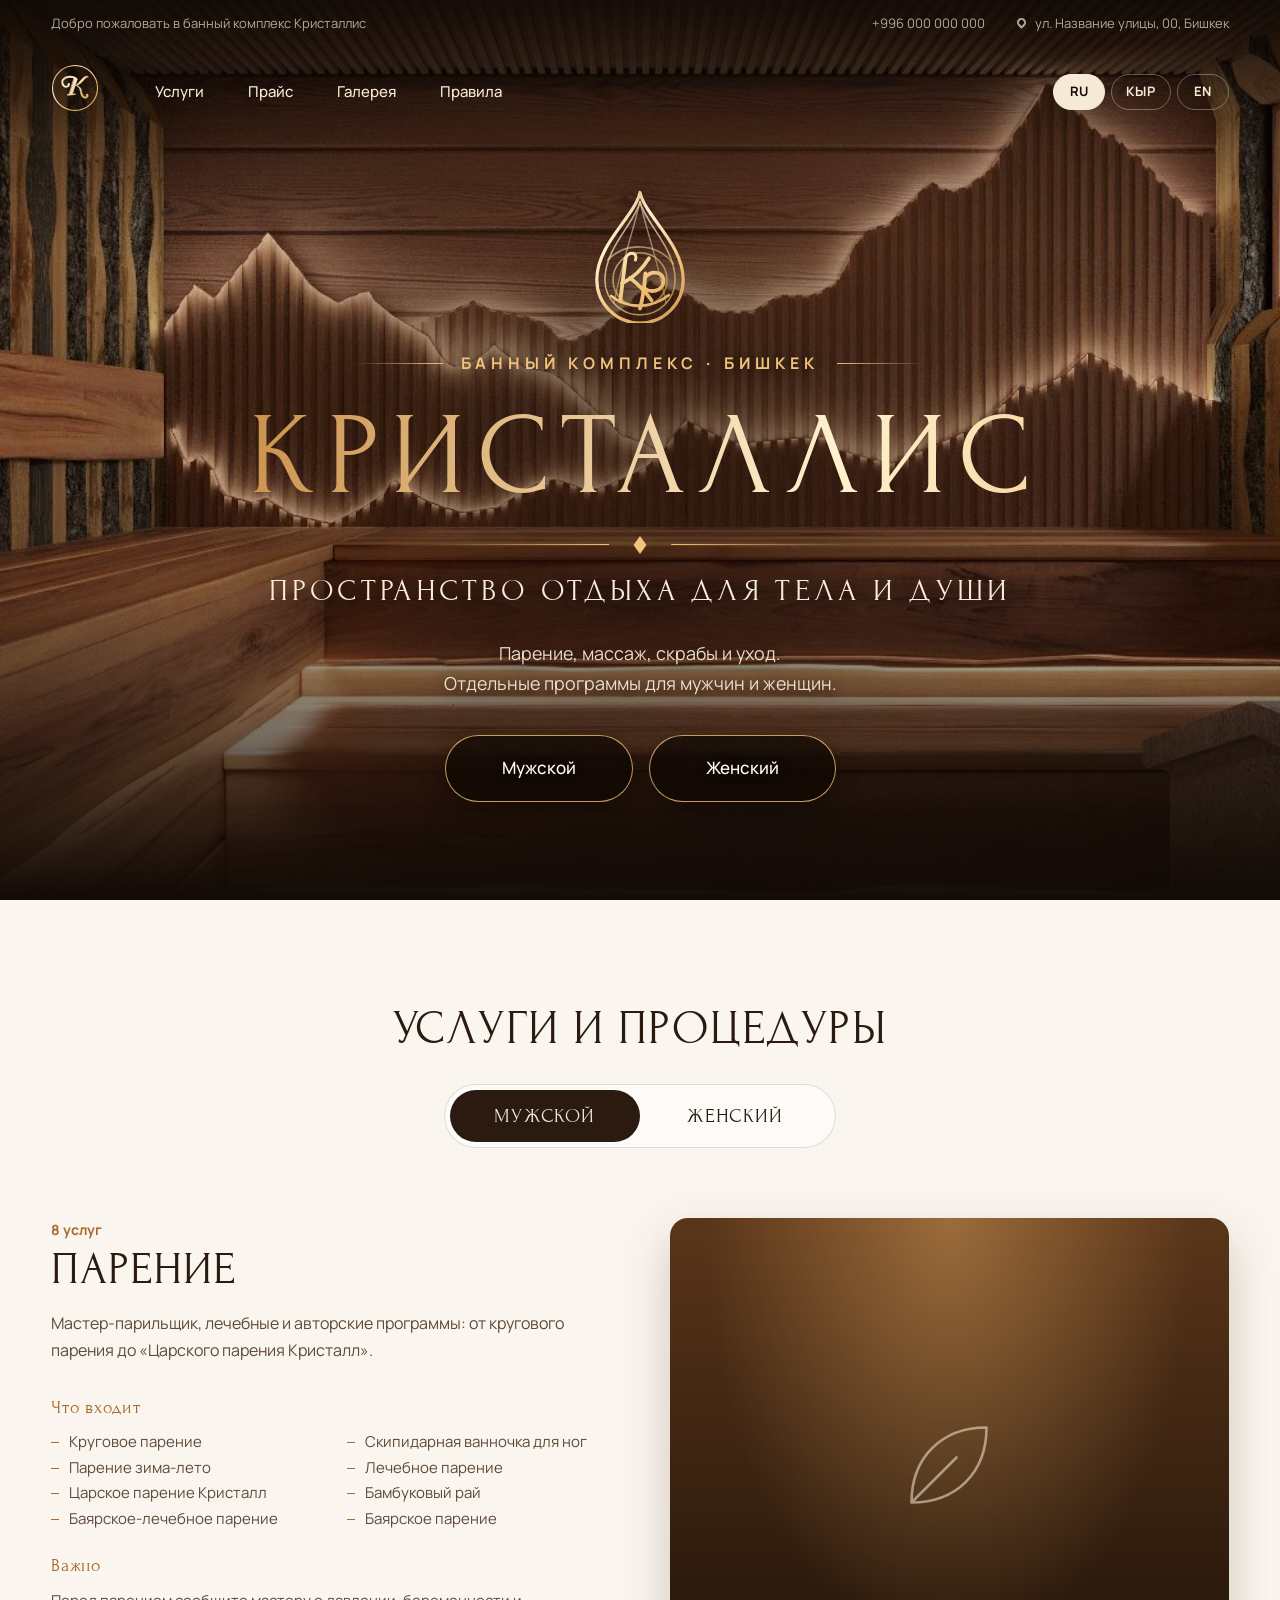
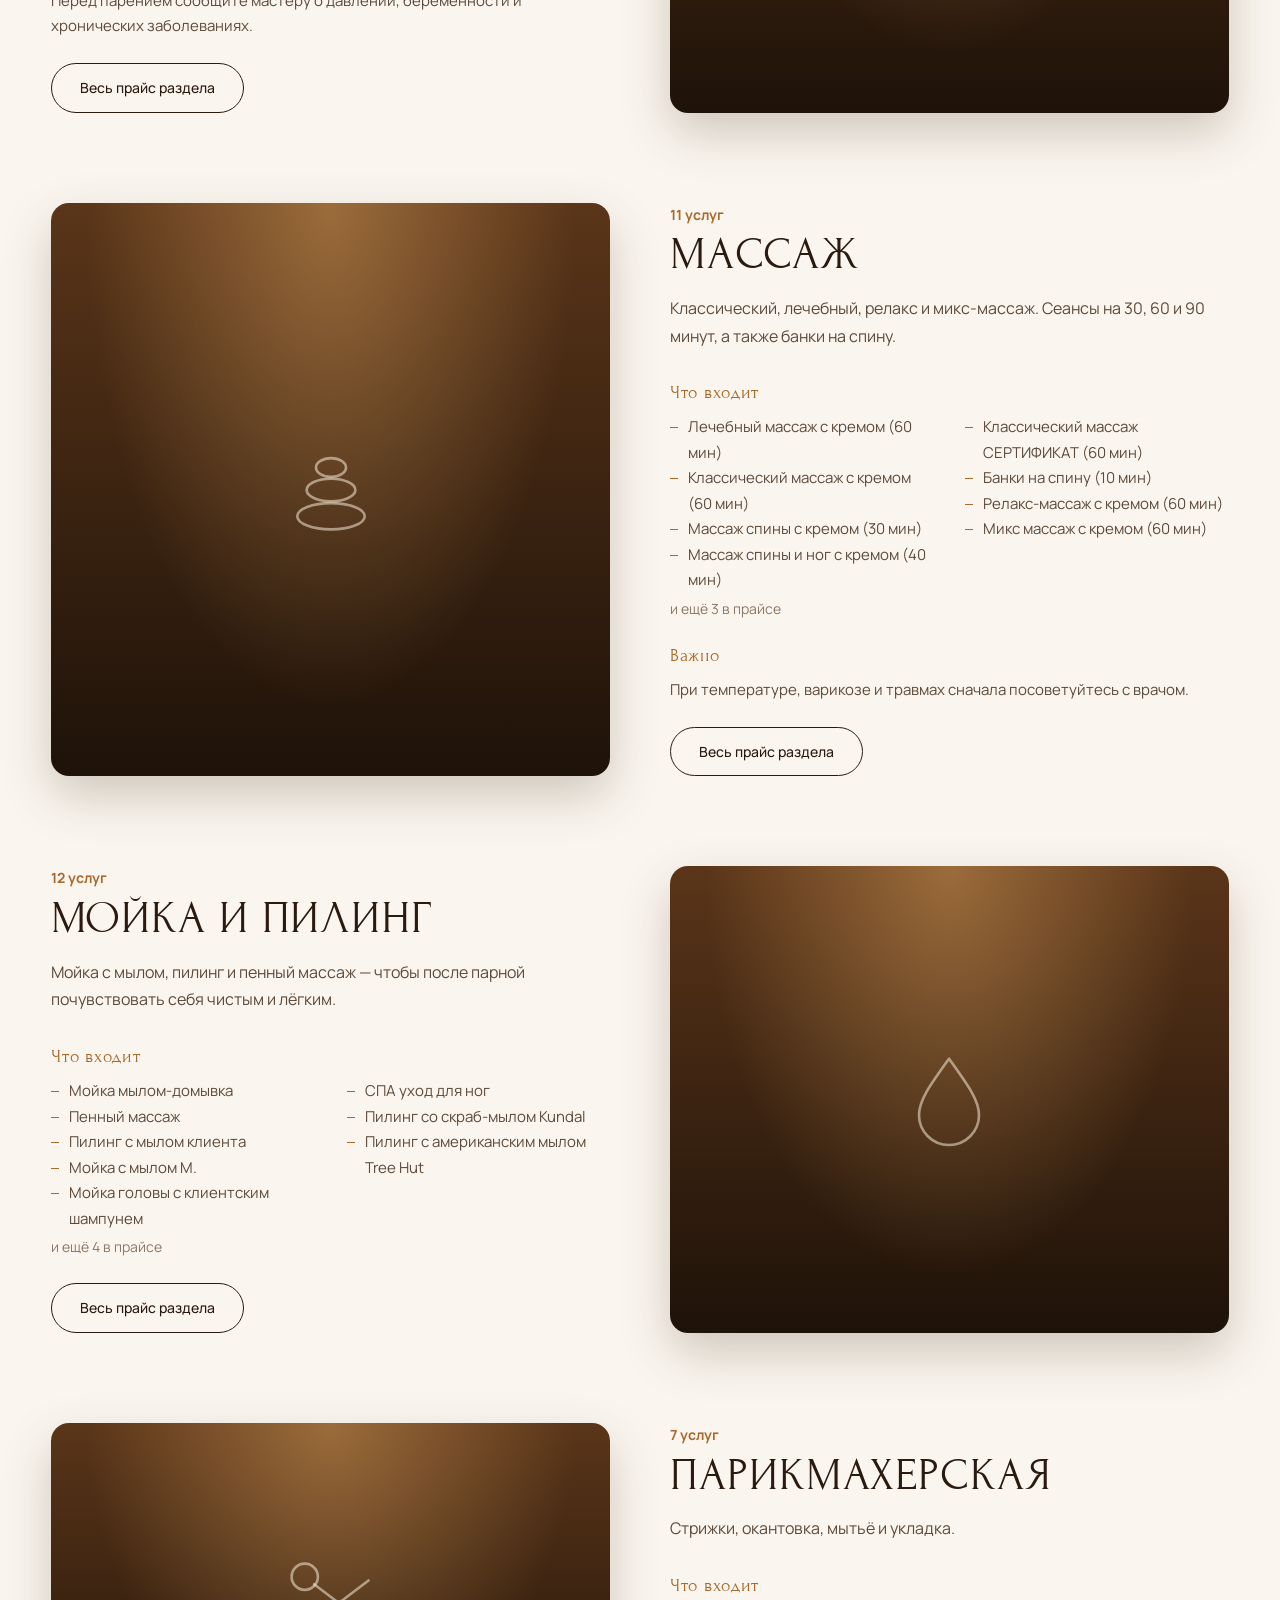
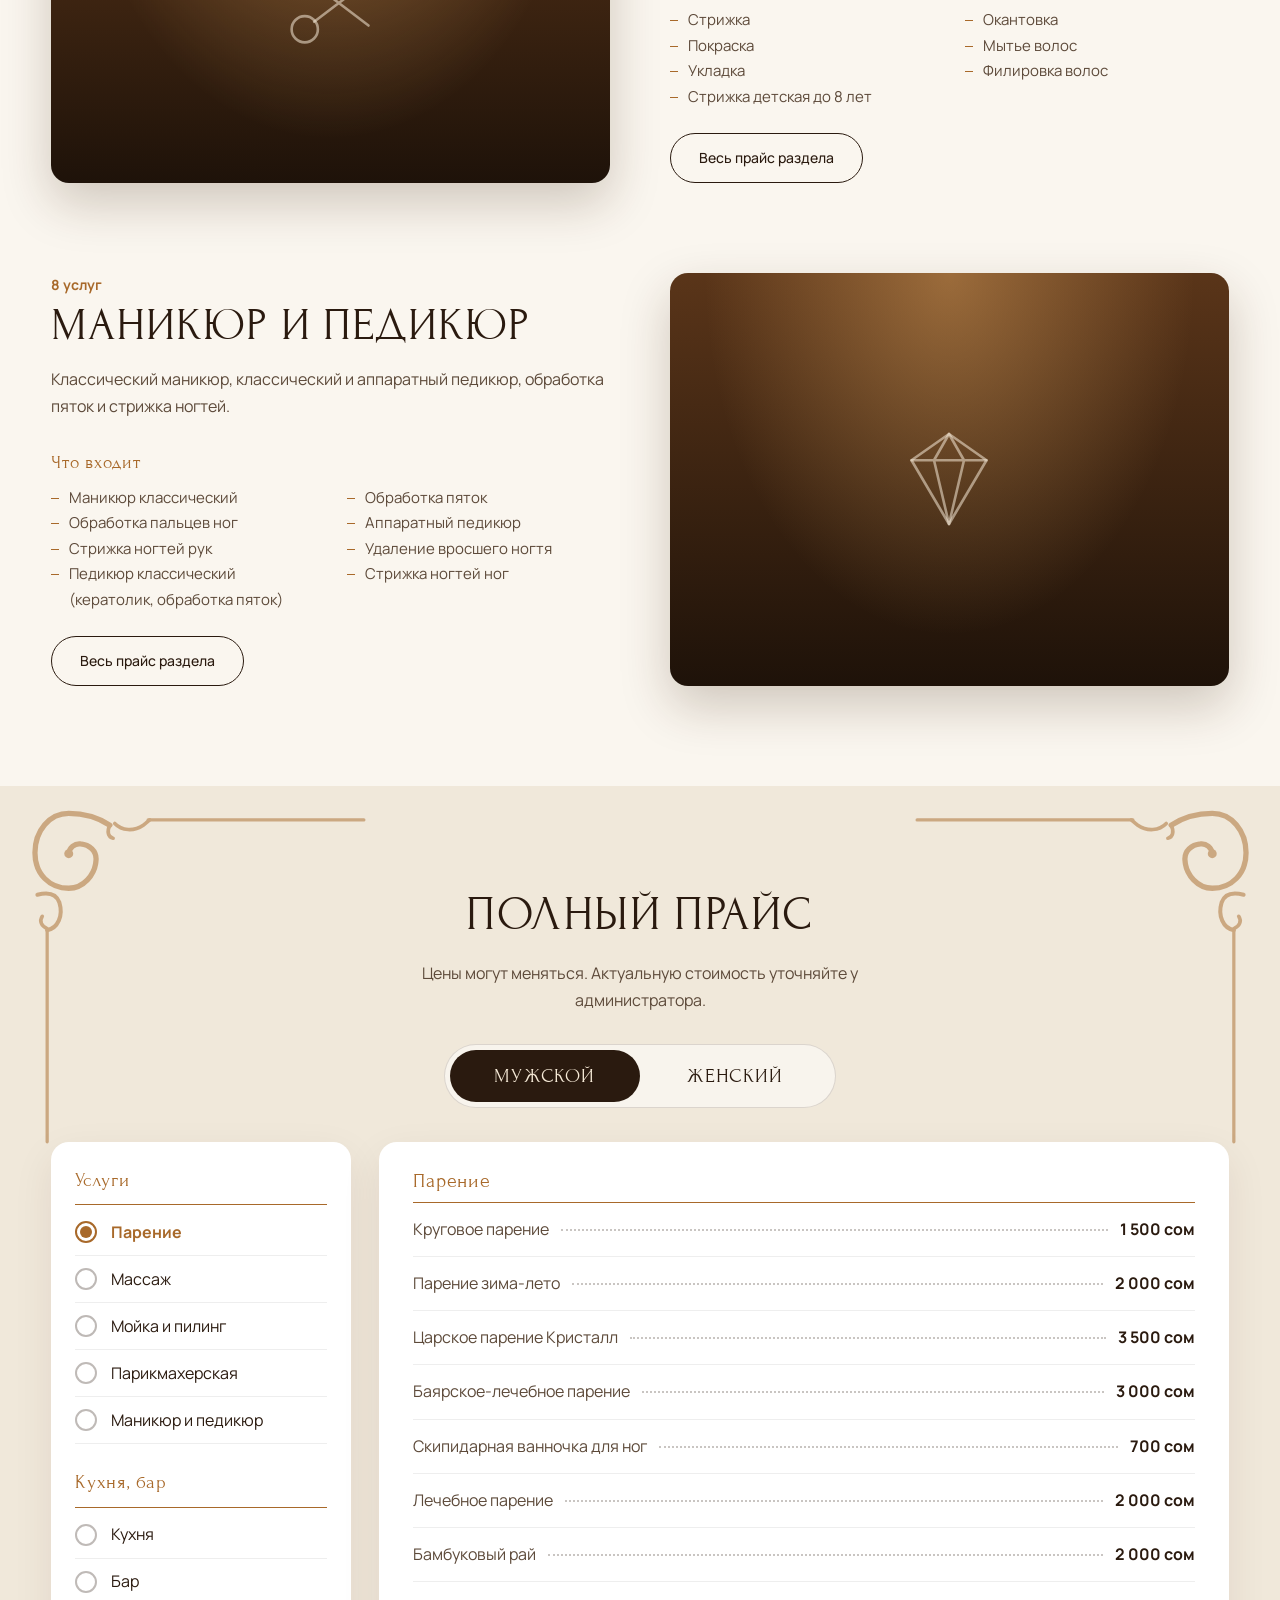
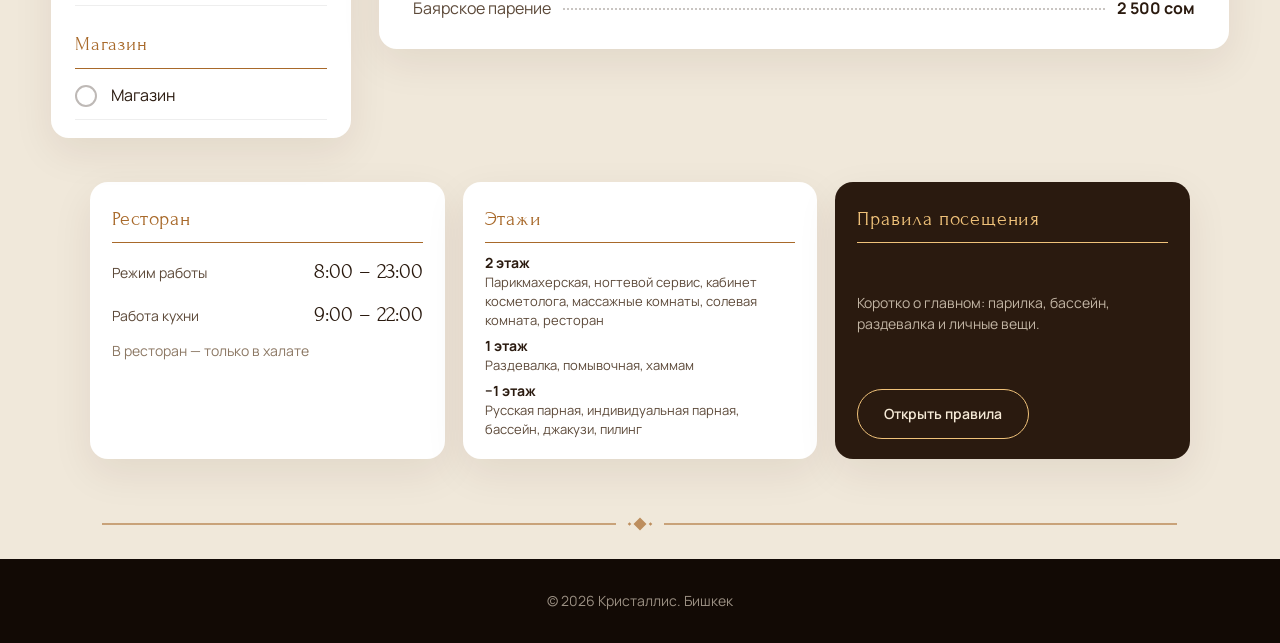
==== index.html @ 9185e4cd "fix" ====
<!DOCTYPE html>
<html lang="ru">
<head>
    <meta charset="UTF-8">
    <meta name="viewport" content="width=device-width, initial-scale=1, maximum-scale=1, user-scalable=no, viewport-fit=cover">
    <meta name="description" content="Кристаллис — банный комплекс в Бишкеке: парение, массаж, скрабы и пилинг, косметология, парикмахерская, маникюр. Услуги и прайс для мужчин и женщин.">
    <meta name="theme-color" content="#120a05">
    <meta name="mobile-web-app-capable" content="yes">
    <meta name="apple-mobile-web-app-capable" content="yes">
    <meta name="apple-mobile-web-app-title" content="Кристаллис">
    <meta name="apple-mobile-web-app-status-bar-style" content="black-translucent">
    <meta property="og:type" content="website">
    <meta property="og:locale" content="ru_RU">
    <meta property="og:title" content="Кристаллис — банный комплекс">
    <meta property="og:description" content="Банный комплекс в Бишкеке: парение, массаж, скрабы, косметология, парикмахерская, маникюр.">
    <title>Кристаллис — банный комплекс</title>
    <link rel="manifest" href="manifest.webmanifest">
    <link rel="icon" type="image/png" sizes="192x192" href="icons/icon-192.png">
    <link rel="apple-touch-icon" href="icons/apple-touch-icon.png">
    <link rel="preconnect" href="https://fonts.googleapis.com">
    <link rel="preconnect" href="https://fonts.gstatic.com" crossorigin>
    <link href="https://fonts.googleapis.com/css2?family=Forum&family=Manrope:wght@400;500;700&display=swap" rel="stylesheet">
    <link rel="stylesheet" href="./css/style.css?v=6">
    <link rel="stylesheet" href="./css/extra.css?v=6">
    <link rel="stylesheet" href="./css/rules.css?v=4">
    <noscript>
        <style>
            .reveal, .hero__content > * { opacity: 1 !important; transform: none !important; }
        </style>
    </noscript>
</head>
<body>

<svg width="0" height="0" style="position:absolute" aria-hidden="true" focusable="false">
    <defs>
        <linearGradient id="kr-gold" gradientUnits="userSpaceOnUse" x1="0" y1="0" x2="120" y2="150">
            <stop offset="0" stop-color="#c9904a"/>
            <stop offset="0.35" stop-color="#fff1cf"/>
            <stop offset="0.65" stop-color="#f0c27a"/>
            <stop offset="1" stop-color="#c9904a"/>
        </linearGradient>
    </defs>
    <symbol id="kr-logo" viewBox="0 0 120 150">
        <g fill="none" stroke="url(#kr-gold)" stroke-linecap="round" stroke-linejoin="round">
            <path d="M60 5C66 32 108 62 108 102a48 48 0 0 1-96 0C12 62 54 32 60 5Z" stroke-width="3.6"/>
            <path d="M60 15C65 38 99 66 99 102a39 39 0 0 1-78 0C21 66 55 38 60 15Z" stroke-width="1.8" opacity="0.7"/>
            <circle cx="60" cy="102" r="30" stroke-width="1.8" opacity="0.6"/>
            <path d="M24 80C44 60 78 60 97 84" stroke-width="1.8" opacity="0.55"/>
            <path d="M60 15C52 50 40 82 31 128" stroke-width="1.6" opacity="0.5"/>
            <path d="M60 15C68 50 80 82 89 128" stroke-width="1.6" opacity="0.5"/>
            <path d="M44 78C42 94 40 110 38 126" stroke-width="4.2"/>
            <path d="M44 78C47 70 58 71 55 80" stroke-width="3.4"/>
            <path d="M40 106C52 100 62 91 70 78" stroke-width="4"/>
            <path d="M49 100C57 106 65 114 73 125" stroke-width="4"/>
            <path d="M66 95C65 109 63 123 60 134" stroke-width="4.2"/>
            <path d="M66 99C74 90 88 94 86 105C84 115 72 117 64 111" stroke-width="4.2"/>
            <path d="M28 120C44 133 70 136 92 119" stroke-width="3"/>
        </g>
    </symbol>
</svg>

<div class="head" id="head">
    <div class="topbar">
        <div class="wrap topbar__inner">
            <span data-i18n="welcome">Добро пожаловать в банный комплекс Кристаллис</span>
            <span class="topbar__right"><a href="tel:+996000000000">+996 000 000 000</a><span class="pin">ул. Название улицы, 00, Бишкек</span></span>
        </div>
    </div>
    <header class="header">
        <div class="wrap header__inner">
            <a class="brand" href="#hero" data-i18n-aria="brand" aria-label="Кристаллис">
                <svg class="brand__logo" width="48" height="48" viewBox="0 0 48 48" aria-hidden="true">
                    <defs>
                        <linearGradient id="kr-gold-nav" gradientUnits="userSpaceOnUse" x1="0" y1="0" x2="48" y2="48">
                            <stop offset="0" stop-color="#c9904a"/>
                            <stop offset="0.35" stop-color="#fff1cf"/>
                            <stop offset="0.65" stop-color="#f0c27a"/>
                            <stop offset="1" stop-color="#c9904a"/>
                        </linearGradient>
                    </defs>
                    <circle cx="24" cy="24" r="22.5" fill="none" stroke="url(#kr-gold-nav)" stroke-width="1.1"/>
                    <g fill="url(#kr-gold-nav)" stroke="url(#kr-gold-nav)" stroke-linecap="round" stroke-linejoin="round">
                        <path d="M23.2 14.2L26.4 14.9L21.3 30.2L18.3 30.2Z" stroke-width="0.6"/>
                        <path d="M16.6 30.9C19.2 30.5 21.8 30.5 24 30.1" fill="none" stroke-width="1.3"/>
                        <path d="M24.8 14.4C21.2 12.1 15.6 12.2 12.4 15.2C10.7 16.9 11 20.3 13 21.9C15 23.4 17.4 22.6 17.9 20.9" fill="none" stroke-width="1.9"/>
                        <circle cx="17.8" cy="20.3" r="1.2" stroke="none"/>
                        <path d="M25 21.4C28 18.6 31 14.6 33.2 13C34.6 12 36.6 11.8 37.4 12.9C36.1 13 34.7 13.6 33.7 15C31.1 18.3 28.5 20.7 25.2 21.7Z" stroke-width="0.5"/>
                        <path d="M25.3 21.5C27.5 22.7 28.9 24.6 29.3 27.6C29.7 31.2 31.4 34.1 34 34.3C35.6 34.4 37.1 33.4 37.2 31.8C37.3 30.4 36.2 29.7 35.4 30.3C34.9 30.8 35.1 31.5 35.7 31.7C35.4 32.7 34.2 33.2 33.2 32.6C31.3 31.4 30.7 28.6 30.4 26.3C30 23.9 28.4 22.1 25.3 21.5Z" stroke-width="0.5"/>
                    </g>
                </svg>
            </a>
            <nav class="nav" data-i18n-aria="navAria" aria-label="Разделы сайта">
                <a href="#services" data-i18n="navServices">Услуги</a>
                <a href="#prices" data-i18n="navPrices">Прайс</a>
                <a href="gallery.html" data-i18n="navGallery">Галерея</a>
            </nav>
            <div class="header__tools">
                <div class="lang" id="lang">
                    <button class="lang__btn" id="lang-btn" type="button" aria-haspopup="true" aria-expanded="false" data-i18n-aria="langAria" aria-label="Язык">
                        <svg viewBox="0 0 24 24" aria-hidden="true"><circle cx="12" cy="12" r="9"/><path d="M3 12h18"/><path d="M12 3c2.8 2.6 4.2 5.6 4.2 9s-1.4 6.4-4.2 9c-2.8-2.6-4.2-5.6-4.2-9S9.2 5.6 12 3z"/></svg>
                    </button>
                    <div class="lang__menu" id="lang-menu" role="group" data-i18n-aria="langAria" aria-label="Язык">
                        <button type="button" data-lang="ru"><span class="l-short">RU</span><span class="l-full">Русский</span></button>
                        <button type="button" data-lang="ky"><span class="l-short">КЫР</span><span class="l-full">Кыргызча</span></button>
                        <button type="button" data-lang="en"><span class="l-short">EN</span><span class="l-full">English</span></button>
                    </div>
                </div>
                <button class="burger" id="burger" type="button" data-i18n-aria="burgerAria" aria-label="Открыть меню" aria-expanded="false"><span></span><span></span><span></span></button>
            </div>
            <nav class="mnav" id="nav" data-i18n-aria="menuAria" aria-label="Меню">
                <a href="#services" data-i18n="navServices">Услуги</a>
                <a href="#prices" data-i18n="navPrices">Прайс</a>
                <a href="gallery.html" data-i18n="navGallery">Галерея</a>
                <a href="tel:+996000000000">+996 000 000 000</a>
            </nav>
        </div>
    </header>
</div>

<main>
    <section class="hero" id="hero">
        <div class="steam" aria-hidden="true"><i></i><i></i><i></i><i></i></div>
        <div class="motes" aria-hidden="true"></div>
        <div class="wrap hero__content">
            <svg class="hero__logo" viewBox="0 0 120 150" role="img" data-i18n-aria="brand" aria-label="Кристаллис"><use href="#kr-logo"/></svg>
            <p class="hero__eyebrow" data-i18n="heroEyebrow">Банный комплекс · Бишкек</p>
            <h1 class="hero__title">
                <span class="hero__brand" data-i18n="brand">Кристаллис</span>
                <span class="hero__orn" aria-hidden="true"><i></i><svg viewBox="0 0 40 36"><path d="M20 4l10 14-10 14-10-14z" fill="currentColor"/></svg><i></i></span>
                <span class="hero__tag" data-i18n="heroTag">Пространство отдыха для тела и души</span>
            </h1>
            <p class="hero__text" data-i18n="heroText">Парение, массаж, скрабы и уход.
                Отдельные программы для мужчин и женщин.</p>
            <div class="hero__actions">
                <a href="#services" class="pill" data-g="m" data-i18n="genderM">Мужской</a>
                <a href="#services" class="pill" data-g="f" data-i18n="genderF">Женский</a>
            </div>
        </div>
    </section>

    <section class="section" id="services">
        <div class="wrap">
            <h2 class="title reveal" data-i18n="servicesTitle">Услуги и процедуры</h2>
            <noscript><p class="lead">Для работы сайта включите JavaScript.</p></noscript>
            <div class="gender reveal" role="group" data-i18n-aria="genderAriaS" aria-label="Для кого услуги">
                <button type="button" aria-pressed="true" data-g="m" data-i18n="genderM">Мужской</button>
                <button type="button" aria-pressed="false" data-g="f" data-i18n="genderF">Женский</button>
            </div>
            <div class="svc-list" id="svc-list"></div>
        </div>
    </section>

    <section class="section section--grey" id="prices">
        <div class="wrap">
            <h2 class="title reveal" data-i18n="pricesTitle">Полный прайс</h2>
            <p class="lead reveal" data-i18n="pricesLead">Цены могут меняться. Актуальную стоимость уточняйте у администратора.</p>
            <div class="gender reveal" role="group" data-i18n-aria="genderAriaP" aria-label="Для кого прайс">
                <button type="button" aria-pressed="true" data-g="m" data-i18n="genderM">Мужской</button>
                <button type="button" aria-pressed="false" data-g="f" data-i18n="genderF">Женский</button>
            </div>
            <div class="tabs" id="tabs"></div>
            <div id="price"></div>
        </div>
    </section>
</main>

<footer class="footer"><div class="wrap"><p data-i18n="footer">© 2026 Кристаллис. Бишкек</p></div></footer>
<button class="to-top" id="to-top" type="button" data-i18n-aria="toTopAria" aria-label="Наверх"><svg viewBox="0 0 24 24" aria-hidden="true"><path d="M12 20V5M5 11l7-7 7 7" fill="none" stroke="currentColor" stroke-width="2"/></svg></button>

<script src="js/data.js?v=7" defer></script>
<script src="js/gallery-data.js?v=1" defer></script>
<script src="js/data-extra.js?v=7" defer></script>
<script src="js/menu-i18n.js?v=7" defer></script>
<script src="js/app.js?v=9" defer></script>
<script src="js/rules.js?v=2" defer></script>
<script src="js/gallery-embed.js?v=1" defer></script>
<script src="js/boot.js?v=2" defer></script>
</body>
</html>
---- css/style.css ----
:root {
        --accent: #a8692a;
        --amber: #f0c27a;
        --cream: #f6ead7;
        --dark: #2a1a0f;
        --text: #5d4a3a;
        --muted: #8c7864;
        --night: #120a05;
        --paper: #faf6ef;
        --paper-2: #f0e8da;
        --line: rgba(42, 26, 15, 0.14);

        --font-head: 'Forum', 'Times New Roman', serif;
        --font-body: 'Manrope', 'Segoe UI', Arial, sans-serif;

        --header-offset: 80px;
        --radius: 18px;
    }

    *,
    *::before,
    *::after {
        margin: 0;
        padding: 0;
        box-sizing: border-box;
    }

    html {
        scroll-behavior: smooth;
        scrollbar-width: none;
        -ms-overflow-style: none;
        overflow-anchor: none;
        -webkit-text-size-adjust: 100%;
    }

    html::-webkit-scrollbar,
    body::-webkit-scrollbar {
        display: none;
        width: 0;
        height: 0;
    }

    body {
        overflow-x: hidden;
        overflow-anchor: none;
        background: var(--night);
        color: var(--text);
        font-family: var(--font-body);
        line-height: 1.7;
    }

    a { color: inherit; text-decoration: none; }
    ul { list-style: none; }
    button, input { font: inherit; }

    button {
        -webkit-tap-highlight-color: transparent;
        touch-action: manipulation;
    }

    :focus-visible {
        outline: 2px solid var(--amber);
        outline-offset: 3px;
    }

    .wrap {
        width: min(1240px, 92%);
        margin-inline: auto;
    }

    .head {
        position: fixed;
        inset: 0 0 auto;
        z-index: 50;
        color: var(--cream);
        background: linear-gradient(rgba(14, 8, 4, 0.75), rgba(14, 8, 4, 0));
        transition: background 0.4s, box-shadow 0.4s;
    }

    .head.is-scrolled {
        background: rgba(18, 10, 5, 0.97);
        box-shadow: 0 6px 30px rgba(0, 0, 0, 0.35);
    }

    .topbar {
        max-height: 50px;
        overflow: hidden;
        font-size: 13px;
        transition: max-height 0.35s, opacity 0.35s;
    }

    .head.is-scrolled .topbar { max-height: 0; opacity: 0; }

    .topbar__inner {
        display: flex;
        justify-content: space-between;
        padding-block: 12px;
        color: rgba(246, 234, 215, 0.7);
    }

    .topbar__right { display: flex; gap: 28px; }
    .topbar a:hover { color: #fff; }

    .pin { position: relative; padding-left: 22px; }
    .pin::before {
        content: '';
        position: absolute;
        top: 6px;
        left: 4px;
        width: 9px;
        height: 9px;
        border: 2px solid currentColor;
        border-radius: 50% 50% 50% 0;
        transform: rotate(-45deg);
    }

    .header { position: relative; }

    .header__inner {
        display: flex;
        align-items: center;
        justify-content: space-between;
        gap: 56px;
        padding-block: 18px;
        transition: padding 0.35s;
    }

    .brand { flex: 0 0 auto; }

    .head.is-scrolled .header__inner { padding-block: 10px; }

    .nav {
        display: flex;
        gap: 44px;
        font-size: 15px;
        font-weight: 500;
    }

    .nav a { position: relative; }
    .nav a::after {
        content: '';
        position: absolute;
        bottom: -6px;
        left: 0;
        width: 0;
        height: 1px;
        background: var(--amber);
        transition: width 0.3s;
    }
    .nav a:hover::after,
    .nav a.is-active::after { width: 100%; }

    .header__tools {
        display: flex;
        align-items: center;
        justify-content: flex-end;
        gap: 16px;
        margin-left: auto;
    }

    .lang { position: relative; }

    .lang__btn { display: none; }

    .lang__menu {
        display: flex;
        gap: 6px;
    }

    .lang__menu button {
        min-width: 52px;
        padding: 9px 14px;
        border: 1px solid rgba(246, 234, 215, 0.35);
        border-radius: 999px;
        background: transparent;
        color: var(--cream);
        font-size: 13px;
        font-weight: 700;
        letter-spacing: 0.06em;
        line-height: 1.2;
        text-align: center;
        cursor: pointer;
        transition: background 0.3s, color 0.3s, border-color 0.3s;
    }

    .lang__menu button:hover { border-color: var(--cream); }

    .lang__menu button.is-active {
        border-color: var(--cream);
        background: var(--cream);
        color: var(--night);
    }

    .l-full { display: none; }

    .mnav { display: none; }

    .burger {
        display: none;
        position: relative;
        width: 32px;
        height: 24px;
        border: 0;
        background: none;
        cursor: pointer;
    }

    .burger span {
        position: absolute;
        left: 0;
        width: 100%;
        height: 2px;
        background: var(--cream);
        transition: top 0.3s, transform 0.3s, opacity 0.3s;
    }
    .burger span:nth-child(1) { top: 2px; }
    .burger span:nth-child(2) { top: 11px; }
    .burger span:nth-child(3) { top: 20px; }
    .burger.is-open span:nth-child(1) { top: 11px; transform: rotate(45deg); }
    .burger.is-open span:nth-child(2) { opacity: 0; }
    .burger.is-open span:nth-child(3) { top: 11px; transform: rotate(-45deg); }

    .hero {
        position: relative;
        display: grid;
        place-items: center;
        min-height: 100vh;
        min-height: 100svh;
        padding: 170px 0 120px;
        overflow: hidden;
        background: var(--night);
        color: var(--cream);
        text-align: center;
    }

    .hero::before {
        content: '';
        position: absolute;
        inset: 0;
        background:
                radial-gradient(ellipse 60% 55% at 50% 45%, rgba(14, 8, 4, 0.5), rgba(14, 8, 4, 0) 75%),
                linear-gradient(rgba(14, 8, 4, 0.6), rgba(14, 8, 4, 0.05) 28%, rgba(14, 8, 4, 0.2) 65%, var(--night) 100%),
                url('../img/hero.jpg') center / cover no-repeat;
        will-change: transform;
        animation: zoom 30s ease-in-out infinite alternate;
    }

    @media (orientation: portrait) {
        .hero::before {
            background:
                    radial-gradient(ellipse 65% 30% at 50% 50%, rgba(14, 8, 4, 0.45), rgba(14, 8, 4, 0) 75%),
                    linear-gradient(rgba(14, 8, 4, 0.55), rgba(14, 8, 4, 0.05) 22%, rgba(14, 8, 4, 0.1) 72%, var(--night) 100%),
                    url('../img/hero-portrait.jpg') center / cover no-repeat,
                    url('../img/hero.jpg') 50% 50% / cover no-repeat;
            filter: none;
            transform: none;
            will-change: auto;
            animation: none;
        }
    }

    .hero.is-off::before,
    .hero.is-off .steam i,
    .hero.is-off .motes i,
    .hero.is-off .hero__brand,
    .hero.is-off .hero__orn svg {
        animation-play-state: paused;
    }

    .hero__content {
        --logo-h: clamp(110px, 13vw, 200px);
        position: relative;
        z-index: 2;
        padding-top: calc(var(--logo-h) + 28px);
    }

    .hero__content > * {
        opacity: 0;
        transform: translateY(26px);
        animation: fade-up 0.9s forwards;
    }
    .hero__content > :nth-child(2) { animation-delay: 0.2s; }
    .hero__content > :nth-child(3) { animation-delay: 0.4s; }
    .hero__content > :nth-child(4) { animation-delay: 0.6s; }
    .hero__content > :nth-child(5) { animation-delay: 0.8s; }

    .hero__logo {
        position: absolute;
        top: 0;
        left: 0;
        right: 0;
        margin-inline: auto;
        display: block;
        height: var(--logo-h);
        width: auto;
        aspect-ratio: 120 / 150;
        overflow: visible;
        filter: drop-shadow(0 4px 16px rgba(14, 8, 4, 0.7));
    }

    .hero__eyebrow {
        display: flex;
        align-items: center;
        justify-content: center;
        gap: 18px;
        margin-bottom: 22px;
        color: var(--amber);
        font-size: clamp(12px, 1.4vw, 16px);
        font-weight: 700;
        letter-spacing: 0.32em;
        text-transform: uppercase;
        text-shadow: 0 2px 14px rgba(14, 8, 4, 0.8);
    }

    .hero__eyebrow::before,
    .hero__eyebrow::after {
        content: '';
        width: clamp(30px, 8vw, 90px);
        height: 1px;
        background: linear-gradient(90deg, transparent, var(--amber));
    }

    .hero__eyebrow::after { transform: scaleX(-1); }

    .hero__title {
        display: flex;
        flex-direction: column;
        align-items: center;
        font-weight: 400;
    }

    .hero__brand {
        padding-left: 0.1em;
        background: linear-gradient(100deg, #c9904a 0%, #fff1cf 30%, #f0c27a 50%, #fff1cf 70%, #c9904a 100%);
        background-size: 250% 100%;
        -webkit-background-clip: text;
        background-clip: text;
        color: transparent;
        -webkit-text-fill-color: transparent;
        font-family: var(--font-head);
        font-size: clamp(34px, 10vw, 140px);
        letter-spacing: 0.1em;
        line-height: 1.05;
        text-transform: uppercase;
        animation: shine 9s ease-in-out infinite alternate;
    }

    .hero__orn {
        display: flex;
        align-items: center;
        gap: 18px;
        margin: clamp(14px, 2vw, 26px) 0;
        color: var(--amber);
    }

    .hero__orn i {
        width: clamp(60px, 14vw, 180px);
        height: 1px;
        background: linear-gradient(90deg, transparent, var(--amber));
    }

    .hero__orn i:last-child { transform: scaleX(-1); }

    .hero__orn svg {
        width: 26px;
        height: 24px;
        animation: gem 5s ease-in-out infinite;
    }

    .hero__tag {
        max-width: 900px;
        color: #f8eddb;
        font-family: var(--font-head);
        font-size: clamp(20px, 3.4vw, 46px);
        letter-spacing: 0.14em;
        line-height: 1.3;
        text-shadow: 0 4px 30px rgba(14, 8, 4, 0.8);
        text-transform: uppercase;
    }

    .hero__text {
        max-width: 520px;
        margin: 30px auto 40px;
        color: rgba(248, 237, 219, 0.92);
        font-size: clamp(14px, 1.4vw, 18px);
        text-shadow: 0 2px 14px rgba(14, 8, 4, 0.8);
        white-space: pre-line;
    }

    .hero__actions {
        display: flex;
        flex-wrap: wrap;
        justify-content: center;
        gap: 16px;
    }

    .pill {
        display: inline-block;
        padding: 18px 56px;
        border: 1px solid rgba(240, 194, 122, 0.8);
        border-radius: 999px;
        background: rgba(14, 8, 4, 0.72);
        color: #fff;
        font-size: 17px;
        font-weight: 500;
        text-shadow: 0 1px 10px rgba(14, 8, 4, 0.7);
        cursor: pointer;
        box-shadow: 0 8px 24px rgba(0, 0, 0, 0.35);
        transition: background 0.3s, color 0.3s, border-color 0.3s;
    }

    .pill:hover {
        border-color: var(--cream);
        background: rgba(14, 8, 4, 0.88);
        color: #fff;
    }

    .motes {
        position: absolute;
        inset: 0;
        z-index: 1;
        pointer-events: none;
    }

    .motes i {
        position: absolute;
        bottom: -10px;
        width: var(--s);
        height: var(--s);
        border-radius: 50%;
        background: rgba(255, 226, 170, 0.9);
        box-shadow: 0 0 8px 2px rgba(255, 200, 120, 0.5);
        opacity: 0;
        will-change: transform, opacity;
        animation: float var(--t) linear var(--d) infinite;
    }

    .steam {
        position: absolute;
        inset: 0;
        z-index: 1;
        pointer-events: none;
    }

    .steam i {
        position: absolute;
        bottom: -160px;
        width: var(--w, 340px);
        height: calc(var(--w, 340px) * 1.3);
        border-radius: 50%;
        background: radial-gradient(ellipse, rgba(255, 235, 200, 0.12), rgba(255, 235, 200, 0.04) 40%, transparent 70%);
        opacity: 0;
        will-change: transform, opacity;
        animation: rise var(--t, 22s) ease-in-out infinite;
    }

    .steam i:nth-child(1) { left: 5%;  --w: 380px; --dx: 60px;  --t: 24s; }
    .steam i:nth-child(2) { left: 30%; --w: 320px; --dx: -50px; --t: 20s; animation-delay: -7s; }
    .steam i:nth-child(3) { left: 55%; --w: 420px; --dx: 70px;  --t: 27s; animation-delay: -14s; }
    .steam i:nth-child(4) { left: 78%; --w: 340px; --dx: -60px; --t: 22s; animation-delay: -3s; }

    .section {
        padding-block: 100px;
        background: var(--paper);
        scroll-margin-top: var(--header-offset);
    }

    .section--grey { background: var(--paper-2); }

    .title {
        margin-bottom: 16px;
        color: var(--dark);
        font-family: var(--font-head);
        font-size: clamp(30px, 4vw, 48px);
        font-weight: 400;
        letter-spacing: 0.03em;
        line-height: 1.2;
        text-align: center;
        text-transform: uppercase;
    }

    .lead {
        max-width: 560px;
        margin: 0 auto 30px;
        text-align: center;
    }

    .reveal {
        opacity: 0;
        transform: translateY(40px);
        transition: opacity 0.9s, transform 0.9s;
    }

    .reveal.is-in { opacity: 1; transform: none; }

    .gender {
        display: flex;
        width: max-content;
        max-width: 100%;
        margin: 26px auto 0;
        padding: 5px;
        border: 1px solid var(--line);
        border-radius: 999px;
        background: rgba(255, 255, 255, 0.5);
    }

    .gender button {
        min-width: 190px;
        padding: 14px 36px;
        border: 0;
        border-radius: 999px;
        background: transparent;
        color: var(--dark);
        font-family: var(--font-head);
        font-size: 20px;
        letter-spacing: 0.06em;
        line-height: 1.2;
        text-align: center;
        text-transform: uppercase;
        cursor: pointer;
        transition: background 0.3s, color 0.3s;
    }

    .gender button:hover { background: rgba(42, 26, 15, 0.08); }
    .gender button.is-active { background: var(--dark); color: var(--cream); }

    .is-swap { animation: swap 0.3s ease; }

    .svc-list {
        display: grid;
        gap: 90px;
        margin-top: 70px;
    }

    .svc {
        display: grid;
        grid-template-columns: minmax(0, 1fr) minmax(0, 1fr);
        align-items: stretch;
        gap: 60px;
        scroll-margin-top: var(--header-offset);
    }

    .svc--rev .svc__text { order: 2; }

    .svc__text {
        display: flex;
        flex-direction: column;
        justify-content: center;
        min-width: 0;
    }

    .svc__tag {
        color: var(--accent);
        font-size: 14px;
        font-weight: 700;
    }

    .svc__title {
        margin: 2px 0 14px;
        color: var(--dark);
        font-family: var(--font-head);
        font-size: clamp(30px, 3.6vw, 46px);
        font-weight: 400;
        letter-spacing: 0.02em;
        line-height: 1.15;
        text-transform: uppercase;
    }

    .svc__lead { margin-bottom: 8px; font-size: 16px; }

    .price__list li {
        display: flex;
        align-items: baseline;
        gap: 12px;
    }

    .price__list i {
        flex: 1;
        min-width: 12px;
        border-bottom: 2px dotted rgba(42, 26, 15, 0.25);
        transform: translateY(-4px);
    }

    .price__list b {
        color: var(--dark);
        font-weight: 700;
        white-space: nowrap;
    }

    .svc__link {
        align-self: flex-start;
        margin-top: 24px;
        padding: 12px 28px;
        border: 1px solid var(--dark);
        border-radius: 999px;
        background: transparent;
        color: var(--dark);
        font-size: 14px;
        font-weight: 500;
        cursor: pointer;
        transition: background 0.3s, color 0.3s;
    }

    .svc__link:hover {
        background: var(--dark);
        color: var(--cream);
    }

    .info { margin-top: 20px; font-size: 15px; }

    .info h4 {
        margin-bottom: 6px;
        color: var(--accent);
        font-family: var(--font-head);
        font-size: 18px;
        font-weight: 400;
        letter-spacing: 0.04em;
    }

    .info__list {
        columns: 2;
        column-gap: 32px;
    }

    .info li {
        position: relative;
        padding-left: 18px;
        break-inside: avoid;
    }

    .info li::before {
        content: '';
        position: absolute;
        top: 13px;
        left: 0;
        width: 8px;
        height: 1px;
        background: var(--accent);
    }

    .info__rest { margin-top: 4px; color: var(--muted); font-size: 14px; }

    .svc__img {
        position: relative;
        display: grid;
        place-items: center;
        min-height: 360px;
        overflow: hidden;
        border-radius: var(--radius);
        box-shadow: 0 20px 50px rgba(60, 30, 10, 0.22);
        background:
                radial-gradient(ellipse at 50% 0, rgba(255, 190, 110, 0.4), transparent 62%),
                linear-gradient(180deg, #5a3519, #1e1209);
        pointer-events: none;
        user-select: none;
        -webkit-user-select: none;
        isolation: isolate;
    }

    .svc__img svg {
        position: relative;
        z-index: 0;
        width: 22%;
        max-width: 120px;
        fill: none;
        stroke: rgba(246, 234, 215, 0.55);
        stroke-width: 1.4;
        stroke-linecap: round;
        stroke-linejoin: round;
    }

    .svc__slides {
        position: absolute;
        inset: 0;
        z-index: 1;
    }

    .slide {
        position: absolute;
        inset: 0;
        background-position: center;
        background-size: cover;
        background-repeat: no-repeat;
        opacity: 0;
        transform: scale(1);
        will-change: opacity;
        transition: opacity 1.2s ease;
    }

    .slide.is-on {
        opacity: 1;
    }

    .tabs {
        display: flex;
        flex-wrap: wrap;
        justify-content: center;
        gap: 12px;
        max-width: 980px;
        margin: 30px auto 34px;
    }

    .tabs button {
        flex: 0 0 auto;
        min-width: 200px;
        padding: 14px 22px;
        border: 1px solid var(--dark);
        border-radius: 999px;
        background: transparent;
        color: var(--dark);
        font-size: 16px;
        font-weight: 500;
        line-height: 1.2;
        text-align: center;
        white-space: nowrap;
        cursor: pointer;
        transition: background 0.3s, color 0.3s;
    }

    .tabs button:hover,
    .tabs button.is-active {
        background: var(--dark);
        color: var(--cream);
    }

    .price__card {
        max-width: 1100px;
        margin: 0 auto 22px;
        padding: 10px 34px 14px;
        border-radius: var(--radius);
        background: #fff;
        box-shadow: 0 14px 40px rgba(60, 30, 10, 0.08);
        column-count: 1;
        column-gap: 56px;
    }

    .price__group {
        margin-top: 22px;
        padding-bottom: 4px;
        border-bottom: 1px solid var(--accent);
        color: var(--accent);
        font-family: var(--font-head);
        font-size: 20px;
        font-weight: 400;
        letter-spacing: 0.04em;
        break-after: avoid;
        break-inside: avoid;
    }

    .price__card > .price__group:first-child { margin-top: 12px; }

    .price__list li {
        padding-block: 13px;
        border-bottom: 1px solid #eee;
        font-size: 16px;
        opacity: 0;
        transform: translateX(-12px);
        animation: slide-in 0.4s var(--d, 0s) forwards;
        break-inside: avoid;
    }

    .price__list li:last-child { border-bottom: 0; }
    .price__list b { font-size: 16px; }

    .price__card.is-compact { padding: 6px 30px 8px; }
    .price__card.is-compact .price__group { margin-top: 12px; font-size: 18px; }
    .price__card.is-compact > .price__group:first-child { margin-top: 8px; }
    .price__card.is-compact .price__list li { padding-block: 7px; font-size: 15px; }
    .price__card.is-compact .price__list b { font-size: 15px; }

    .note {
        margin-top: 26px;
        color: var(--muted);
        font-size: 14px;
        text-align: center;
    }

    .footer {
        padding-block: 30px;
        background: var(--night);
        color: rgba(246, 234, 215, 0.6);
        font-size: 14px;
        text-align: center;
    }

    .to-top {
        position: fixed;
        right: 24px;
        bottom: 24px;
        z-index: 40;
        display: grid;
        place-items: center;
        width: 52px;
        height: 52px;
        border: 0;
        border-radius: 50%;
        background: var(--cream);
        box-shadow: 0 6px 24px rgba(0, 0, 0, 0.3);
        color: var(--dark);
        cursor: pointer;
        opacity: 0;
        pointer-events: none;
        transform: translateY(20px);
        transition: opacity 0.35s, transform 0.35s, background 0.3s;
    }

    .to-top svg { width: 24px; height: 24px; }
    .to-top.is-visible { opacity: 1; pointer-events: auto; transform: none; }
    .to-top:hover { background: var(--amber); }

    @keyframes gem { 50% { transform: translateY(-3px) rotate(4deg); } }
    @keyframes fade-up { to { opacity: 1; transform: none; } }
    @keyframes zoom { to { transform: scale(1.06); } }
    @keyframes swap { from { opacity: 0; transform: translateY(8px); } }
    @keyframes slide-in { to { opacity: 1; transform: none; } }
    @keyframes shine {
        from { background-position: 150% 0; }
        to { background-position: -50% 0; }
    }

    @keyframes float {
        0%   { opacity: 0; transform: translate3d(0, 0, 0); }
        15%  { opacity: 0.9; }
        50%  { opacity: 0.45; }
        85%  { opacity: 0.9; }
        100% { opacity: 0; transform: translate3d(var(--dx), -100vh, 0); }
    }

    @keyframes rise {
        0%   { opacity: 0; transform: translate3d(0, 0, 0) scale(0.8); }
        20%  { opacity: 1; }
        60%  { opacity: 0.8; transform: translate3d(var(--dx), -60vh, 0) scale(1.3); }
        100% { opacity: 0; transform: translate3d(calc(var(--dx) * 1.6), -120vh, 0) scale(1.8); }
    }

    @media (orientation: landscape) {
        .hero { padding: clamp(110px, 17vh, 160px) 0 clamp(40px, 7vh, 80px); }

        .hero__content {
            --logo-h: clamp(70px, min(13vw, 15vh), 170px);
            padding-top: calc(var(--logo-h) + clamp(14px, 3vh, 28px));
        }

        .hero__eyebrow {
            margin-bottom: clamp(10px, 2vh, 22px);
            font-size: clamp(11px, min(1.4vw, 1.9vh), 16px);
        }

        .hero__brand { font-size: clamp(34px, min(10vw, 13vh), 130px); }

        .hero__orn { margin: clamp(8px, 1.6vh, 22px) 0; }

        .hero__tag {
            max-width: 1300px;
            font-size: clamp(16px, min(2.6vw, 3.4vh), 38px);
        }

        .hero__text {
            margin: clamp(14px, 3vh, 30px) auto clamp(18px, 4vh, 40px);
            font-size: clamp(13px, min(1.4vw, 2vh), 18px);
        }

        .pill { padding: clamp(12px, 2vh, 18px) 56px; }
    }

    @media (max-width: 960px) {
        .topbar,
        .nav { display: none; }

        .burger { display: block; }

        .lang__btn {
            display: grid;
            place-items: center;
            width: 44px;
            height: 44px;
            border: 1px solid rgba(246, 234, 215, 0.35);
            border-radius: 50%;
            background: transparent;
            color: var(--cream);
            cursor: pointer;
            transition: border-color 0.3s, background 0.3s;
        }

        .lang__btn svg {
            width: 22px;
            height: 22px;
            fill: none;
            stroke: currentColor;
            stroke-width: 1.6;
            stroke-linecap: round;
            stroke-linejoin: round;
        }

        .lang__btn:hover,
        .lang.is-open .lang__btn {
            border-color: var(--cream);
            background: rgba(246, 234, 215, 0.08);
        }

        .lang__menu {
            position: absolute;
            top: calc(100% + 12px);
            right: 0;
            display: block;
            min-width: 160px;
            padding: 6px;
            border: 1px solid rgba(246, 234, 215, 0.14);
            border-radius: 14px;
            background: rgba(18, 10, 5, 0.98);
            box-shadow: 0 14px 40px rgba(0, 0, 0, 0.45);
            opacity: 0;
            visibility: hidden;
            transform: translateY(-8px);
            transition: opacity 0.25s, transform 0.25s, visibility 0.25s;
        }

        .lang.is-open .lang__menu {
            opacity: 1;
            visibility: visible;
            transform: none;
        }

        .lang__menu button {
            display: block;
            width: 100%;
            min-width: 0;
            padding: 11px 14px;
            border: 0;
            border-radius: 10px;
            font-size: 14px;
            font-weight: 500;
            letter-spacing: 0;
            text-align: left;
        }

        .lang__menu button:hover { background: rgba(246, 234, 215, 0.1); }

        .l-short { display: none; }
        .l-full { display: inline; }

        .mnav {
            position: absolute;
            top: 100%;
            right: 0;
            left: 0;
            display: flex;
            flex-direction: column;
            padding: 6px 4%;
            border-radius: 0 0 var(--radius) var(--radius);
            background: rgba(18, 10, 5, 0.98);
            opacity: 0;
            visibility: hidden;
            transform: translateY(-12px);
            transition: opacity 0.3s, transform 0.3s, visibility 0.3s;
        }

        .mnav.is-open { opacity: 1; visibility: visible; transform: none; }

        .mnav a {
            padding-block: 16px;
            border-bottom: 1px solid rgba(246, 234, 215, 0.12);
        }

        .hero { padding: 130px 0 100px; }

        .section { padding-block: 70px; }
        .svc-list { gap: 70px; }
        .svc { grid-template-columns: minmax(0, 1fr); gap: 28px; }
        .svc--rev .svc__text { order: 0; }
        .svc__img { min-height: 0; aspect-ratio: 7 / 4; }
        .price__card { padding: 6px 18px 10px; }
    }

    @media (max-width: 640px) {
        .pill { padding: 15px 34px; }

        .lang__btn { width: 40px; height: 40px; }

        .gender { width: 100%; }
        .gender button {
            flex: 1;
            min-width: 0;
            padding: 12px 16px;
            font-size: 16px;
        }

        .tabs button {
            flex: 1 1 calc(50% - 6px);
            min-width: 0;
            padding: 12px 10px;
            font-size: 14px;
            white-space: normal;
        }

        .info__list { columns: 1; }
    }

    @media (prefers-reduced-motion: reduce) {
        *,
        *::before,
        *::after {
            animation-duration: 0.01ms !important;
            animation-iteration-count: 1 !important;
            transition-duration: 0.01ms !important;
            scroll-behavior: auto !important;
        }
    }
---- css/extra.css ----
html,
body {
    max-width: 100%;
    overflow-x: clip;
}

html.no-scroll {
    overflow: hidden;
}

#prices {
    background-color: var(--paper-2);
    background-repeat: no-repeat;
    background-image:
            url("data:image/svg+xml,%3Csvg xmlns='http://www.w3.org/2000/svg' viewBox='0 0 28 14'%3E%3Cg fill='%23a8692a' opacity='0.7'%3E%3Cpath d='M14 0.5L20.5 7L14 13.5L7.5 7Z'/%3E%3Cpath d='M3.5 5.2L5.3 7L3.5 8.8L1.7 7Z'/%3E%3Cpath d='M24.5 5.2L26.3 7L24.5 8.8L22.7 7Z'/%3E%3C/g%3E%3C/svg%3E"),
            linear-gradient(90deg, rgba(168, 105, 42, 0.55) 0, rgba(168, 105, 42, 0.55) calc(50% - 24px), transparent calc(50% - 24px), transparent calc(50% + 24px), rgba(168, 105, 42, 0.55) calc(50% + 24px), rgba(168, 105, 42, 0.55) 100%),
            url("data:image/svg+xml,%3Csvg xmlns='http://www.w3.org/2000/svg' viewBox='100 0 850 850' fill='none' stroke='%23a8692a' stroke-linecap='round' stroke-linejoin='round' opacity='0.5'%3E%3Cg transform='matrix(1 0 0 -1 0 720)'%3E%3Cpath d='M152 -110V410' stroke-width='8'/%3E%3Cpath d='M152 410C178 415 192 445 182 478C175 498 158 505 128 497' stroke-width='10'/%3E%3Cpath d='M152 414C138 420 132 432 140 444' stroke-width='9'/%3E%3Cpath d='M205 598C206 612 220 624 234 622C256 620 274 604 272 582C270 545 240 513 205 513C158 513 122 548 122 600C122 655 158 697 205 697C245 697 280 685 306 668' stroke-width='13'/%3E%3Ccircle cx='205' cy='598' r='11' fill='%23a8692a' stroke='none'/%3E%3Cpath d='M306 668C298 652 302 638 314 636' stroke-width='9'/%3E%3Cpath d='M318 672C335 654 365 652 388 668C396 674 400 678 404 681' stroke-width='9'/%3E%3Cpath d='M400 681H930' stroke-width='8'/%3E%3C/g%3E%3C/svg%3E"),
            url("data:image/svg+xml,%3Csvg xmlns='http://www.w3.org/2000/svg' viewBox='100 0 850 850' fill='none' stroke='%23a8692a' stroke-linecap='round' stroke-linejoin='round' opacity='0.5'%3E%3Cg transform='matrix(-1 0 0 -1 1050 720)'%3E%3Cpath d='M152 -110V410' stroke-width='8'/%3E%3Cpath d='M152 410C178 415 192 445 182 478C175 498 158 505 128 497' stroke-width='10'/%3E%3Cpath d='M152 414C138 420 132 432 140 444' stroke-width='9'/%3E%3Cpath d='M205 598C206 612 220 624 234 622C256 620 274 604 272 582C270 545 240 513 205 513C158 513 122 548 122 600C122 655 158 697 205 697C245 697 280 685 306 668' stroke-width='13'/%3E%3Ccircle cx='205' cy='598' r='11' fill='%23a8692a' stroke='none'/%3E%3Cpath d='M306 668C298 652 302 638 314 636' stroke-width='9'/%3E%3Cpath d='M318 672C335 654 365 652 388 668C396 674 400 678 404 681' stroke-width='9'/%3E%3Cpath d='M400 681H930' stroke-width='8'/%3E%3C/g%3E%3C/svg%3E");
    background-size:
            28px 14px,
            84% 2px,
            clamp(180px, 27vw, 380px) clamp(180px, 27vw, 380px),
            clamp(180px, 27vw, 380px) clamp(180px, 27vw, 380px);
    background-position:
            center bottom 28px,
            center bottom 34px,
            left 2vw top 18px,
            right 2vw top 18px;
}

.pl {
    display: grid;
    grid-template-columns: 300px minmax(0, 1fr);
    gap: 28px;
    align-items: start;
    max-width: 100%;
    margin-top: 34px;
}

.pmain {
    min-width: 0;
    max-width: 100%;
}

.pmain .price__card {
    position: relative;
    margin: 0 0 22px;
}

.price__list li span {
    min-width: 0;
    overflow-wrap: anywhere;
}

.pside {
    position: sticky;
    top: 92px;
    max-height: calc(100vh - 112px);
    overflow-y: auto;
    padding: 22px 24px 18px;
    border-radius: var(--radius);
    background: #fff;
    box-shadow: 0 14px 40px rgba(60, 30, 10, 0.08);
    scrollbar-width: none;
    -ms-overflow-style: none;
    overscroll-behavior: contain;
}

.pside::-webkit-scrollbar {
    display: none;
    width: 0;
    height: 0;
}

.pside__head {
    display: none;
}

.pover {
    display: none;
}

.pbar {
    display: none;
}

.vmode {
    display: grid;
    grid-template-columns: 1fr 1fr;
    gap: 4px;
    padding: 4px;
    border: 1px solid var(--line);
    border-radius: 999px;
    background: var(--paper-2);
}

.vmode button {
    padding: 10px 14px;
    border: 0;
    border-radius: 999px;
    background: transparent;
    color: var(--dark);
    font-size: 14px;
    font-weight: 600;
    line-height: 1.2;
    white-space: nowrap;
    cursor: pointer;
    transition: background 0.3s, color 0.3s;
}

.vmode button:hover {
    background: rgba(42, 26, 15, 0.08);
}

.vmode button.is-on {
    background: var(--dark);
    color: var(--cream);
}

.vmode--card {
    width: max-content;
    max-width: 100%;
    margin: 10px 0 2px auto;
    background: #fff;
}

.vmode--card button {
    padding: 6px 16px;
    font-size: 13px;
}

.fsub {
    margin: 22px 0 4px;
    padding-bottom: 8px;
    border-bottom: 1px solid var(--accent);
    color: var(--accent);
    font-family: var(--font-head);
    font-size: 19px;
    letter-spacing: 0.04em;
}

.pside__panel > .fsub:first-child {
    margin-top: 0;
}

.fopt {
    display: flex;
    align-items: center;
    gap: 14px;
    width: 100%;
    padding: 12px 0;
    border: 0;
    border-bottom: 1px solid #eee;
    background: none;
    color: var(--dark);
    font-size: 16px;
    line-height: 1.3;
    text-align: left;
    cursor: pointer;
    transition: color 0.3s;
}

.fopt:hover {
    color: var(--accent);
}

.fopt__mark {
    position: relative;
    flex: 0 0 22px;
    width: 22px;
    height: 22px;
    border: 2px solid rgba(42, 26, 15, 0.3);
    border-radius: 50%;
    transition: border-color 0.3s;
}

.fopt__mark::after {
    content: '';
    position: absolute;
    inset: 3px;
    border-radius: 50%;
    background: var(--accent);
    transform: scale(0);
    transition: transform 0.25s;
}

.fopt.is-on {
    color: var(--accent);
    font-weight: 700;
}

.fopt.is-on .fopt__mark {
    border-color: var(--accent);
}

.fopt.is-on .fopt__mark::after {
    transform: scale(1);
}

.fcats {
    padding-bottom: 6px;
    border-bottom: 1px solid #eee;
}

.fopt--sub {
    padding: 9px 0 9px 36px;
    border-bottom: 0;
    font-size: 15px;
}

.fopt--sub .fopt__mark {
    flex-basis: 18px;
    width: 18px;
    height: 18px;
}

.pcols {
    display: grid;
    grid-template-columns: minmax(0, 1fr) minmax(0, 1fr);
    column-gap: 56px;
    align-items: start;
}

.pcol {
    min-width: 0;
}

.pcol > .price__group:first-child {
    margin-top: 12px;
}

.pgrid {
    display: grid;
    grid-template-columns: repeat(3, minmax(0, 1fr));
    gap: 16px;
    margin-top: 16px;
    padding-bottom: 10px;
}

.fcard {
    min-width: 0;
    overflow: hidden;
    border: 1px solid var(--line);
    border-radius: 14px;
    background: #fff;
    opacity: 0;
    transform: translateY(12px);
    animation: fcard-in 0.4s var(--d, 0s) forwards;
}

.fcard__img {
    position: relative;
    display: grid;
    place-items: center;
    aspect-ratio: 4 / 3;
    overflow: hidden;
    background:
            radial-gradient(ellipse at 50% 0, rgba(255, 190, 110, 0.35), transparent 62%),
            linear-gradient(180deg, #5a3519, #1e1209);
}

.fcard__img svg {
    width: 30%;
    max-width: 56px;
    fill: none;
    stroke: rgba(246, 234, 215, 0.5);
    stroke-width: 1.6;
    stroke-linecap: round;
    stroke-linejoin: round;
}

.fcard__img img {
    position: absolute;
    inset: 0;
    width: 100%;
    height: 100%;
    object-fit: cover;
}

.fcard__body {
    display: flex;
    flex-direction: column;
    gap: 4px;
    padding: 12px 14px 14px;
}

.fcard__name {
    color: var(--dark);
    font-size: 15px;
    font-weight: 500;
    line-height: 1.35;
    overflow-wrap: anywhere;
}

.fcard__price {
    color: var(--accent);
    font-size: 16px;
    font-weight: 700;
}

@keyframes fcard-in {
    to {
        opacity: 1;
        transform: none;
    }
}

@media (min-width: 901px) and (max-width: 1100px) {
    .pcols {
        column-gap: 28px;
    }

    .pmain .price__card {
        padding-inline: 22px;
    }

    .pgrid {
        gap: 12px;
    }

    .fcard__body {
        padding: 10px 11px 12px;
    }

    .fcard__name {
        font-size: 14px;
    }

    .fcard__price {
        font-size: 15px;
    }
}

@media (max-width: 900px) {
    #prices {
        background-size:
                28px 14px,
                84% 2px,
                clamp(130px, 36vw, 220px) clamp(130px, 36vw, 220px),
                clamp(130px, 36vw, 220px) clamp(130px, 36vw, 220px);
        background-position:
                center bottom 28px,
                center bottom 34px,
                left 1vw top 12px,
                right 1vw top 12px;
    }

    .pl {
        display: block;
        margin-top: 24px;
    }

    .pover {
        position: fixed;
        inset: 0;
        z-index: 55;
        display: block;
        background: rgba(18, 10, 5, 0.55);
        opacity: 0;
        pointer-events: none;
        transition: opacity 0.35s;
    }

    .pover.is-open {
        opacity: 1;
        pointer-events: auto;
    }

    .pside {
        position: fixed;
        top: 0;
        bottom: 0;
        left: 0;
        z-index: 60;
        width: min(86vw, 340px);
        max-height: none;
        padding: 0 20px 28px;
        border-radius: 0 var(--radius) var(--radius) 0;
        box-shadow: 0 0 50px rgba(0, 0, 0, 0.4);
        visibility: hidden;
        transform: translateX(-105%);
        will-change: transform;
        transition: transform 0.35s ease, visibility 0.35s;
    }

    .pside.is-open {
        visibility: visible;
        transform: none;
    }

    .pside__head {
        position: sticky;
        top: 0;
        z-index: 2;
        display: flex;
        align-items: center;
        justify-content: space-between;
        margin: 0 -20px 14px;
        padding: 16px 20px 12px;
        border-bottom: 1px solid var(--line);
        background: #fff;
        color: var(--dark);
        font-family: var(--font-head);
        font-size: 22px;
        letter-spacing: 0.04em;
        text-transform: uppercase;
    }

    .pside__close {
        display: grid;
        place-items: center;
        width: 40px;
        height: 40px;
        border: 1px solid var(--line);
        border-radius: 50%;
        background: transparent;
        color: var(--dark);
        cursor: pointer;
    }

    .pside__close svg {
        width: 20px;
        height: 20px;
    }

    .vmode--card {
        display: none;
    }

    .pbar {
        position: sticky;
        top: 68px;
        z-index: 20;
        display: flex;
        align-items: center;
        gap: 10px;
        margin: 0 0 14px;
        padding: 10px 0;
        background: rgba(240, 232, 218, 0.98);
    }

    .pfilter {
        display: flex;
        flex: 1;
        align-items: center;
        gap: 10px;
        min-width: 0;
        padding: 11px 16px;
        border: 1px solid var(--dark);
        border-radius: 999px;
        background: #fff;
        color: var(--dark);
        font-size: 15px;
        font-weight: 600;
        line-height: 1.2;
        text-align: left;
        cursor: pointer;
    }

    .pfilter svg {
        flex: 0 0 18px;
        width: 18px;
        height: 18px;
    }

    .pfilter span {
        flex: 1;
        min-width: 0;
        overflow: hidden;
        text-overflow: ellipsis;
        white-space: nowrap;
    }

    .pfilter__arrow {
        flex: 0 0 8px;
        width: 8px;
        height: 8px;
        border-right: 2px solid currentColor;
        border-bottom: 2px solid currentColor;
        transform: translateY(-2px) rotate(-45deg);
    }

    .vmode--bar {
        flex: 0 0 auto;
    }

    .vmode--bar button {
        padding: 9px 12px;
        font-size: 13px;
    }

    .pmain .price__card {
        padding: 6px 16px 10px;
    }

    .pcols {
        display: block;
    }

    .pgrid {
        grid-template-columns: repeat(3, minmax(0, 1fr));
        gap: 12px;
    }

    .fcard__body {
        padding: 10px 11px 12px;
    }

    .fcard__name {
        font-size: 14px;
    }
}

@media (max-width: 600px) {
    .pgrid {
        grid-template-columns: repeat(2, minmax(0, 1fr));
        gap: 10px;
    }

    .fcard__name {
        font-size: 13px;
    }

    .fcard__price {
        font-size: 14px;
    }
}

@media (max-width: 380px) {
    .vmode--bar button {
        padding: 9px 9px;
        font-size: 12px;
    }
}

@media (max-width: 340px) {
    .pgrid {
        grid-template-columns: minmax(0, 1fr);
    }
}
---- css/rules.css ----
html,
body {
    touch-action: pan-x pan-y;
    overscroll-behavior: none;
}

.rm {
    position: fixed;
    inset: 0;
    z-index: 100;
    display: flex;
    align-items: center;
    justify-content: center;
    padding: 20px;
    background: rgba(18, 10, 5, 0.72);
    -webkit-backdrop-filter: blur(6px);
    backdrop-filter: blur(6px);
    overscroll-behavior: contain;
    touch-action: none;
    opacity: 0;
    visibility: hidden;
    pointer-events: none;
    transition: opacity 0.35s ease, visibility 0.35s;
}

.rm.is-open {
    opacity: 1;
    visibility: visible;
    pointer-events: auto;
}

.rm__box {
    position: relative;
    display: flex;
    flex-direction: column;
    width: min(820px, 100%);
    max-height: min(92vh, 900px);
    max-height: min(92dvh, 900px);
    overflow: hidden;
    border-radius: var(--radius);
    background: var(--paper);
    color: var(--dark);
    box-shadow: 0 30px 80px rgba(0, 0, 0, 0.5);
    outline: none;
    opacity: 0;
    transform: translateY(24px) scale(0.97);
    transition: opacity 0.4s ease, transform 0.45s cubic-bezier(0.22, 1, 0.36, 1);
}

.rm.is-open .rm__box {
    opacity: 1;
    transform: none;
}

.rm__top {
    position: relative;
    display: flex;
    flex: 0 0 auto;
    flex-wrap: wrap;
    align-items: center;
    gap: 14px 18px;
    padding: 22px 70px 20px 26px;
    background: var(--paper-2);
    color: var(--dark);
}

.rm__top::after {
    content: '';
    position: absolute;
    right: 26px;
    bottom: 0;
    left: 26px;
    height: 1px;
    background: linear-gradient(90deg, transparent, var(--accent), transparent);
}

.rm__logo {
    flex: 0 0 auto;
}

.rm__head {
    flex: 1;
    min-width: 0;
    margin-right: 26px;
    text-align: center;
}

.rm__title {
    background: linear-gradient(100deg, #8a5220 0%, #c9904a 50%, #8a5220 100%);
    -webkit-background-clip: text;
    background-clip: text;
    color: transparent;
    -webkit-text-fill-color: transparent;
    font-family: var(--font-head);
    font-size: clamp(24px, 3.6vw, 36px);
    font-weight: 400;
    letter-spacing: 0.08em;
    line-height: 1.15;
    text-transform: uppercase;
}

.rm__sub {
    margin-top: 8px;
    color: #e5301f;
    font-size: 17px;
    font-weight: 800;
    line-height: 1.4;
}

.rm__langs {
    display: flex;
    flex: 1 1 100%;
    justify-content: center;
    margin-right: -44px;
    gap: 8px;
}

.rm__langs button {
    min-width: 110px;
    padding: 9px 18px;
    border: 1px solid rgba(42, 26, 15, 0.35);
    border-radius: 999px;
    background: transparent;
    color: var(--dark);
    font-size: 13px;
    font-weight: 700;
    letter-spacing: 0.06em;
    line-height: 1.2;
    text-align: center;
    white-space: nowrap;
    cursor: pointer;
    transition: background 0.3s, color 0.3s, border-color 0.3s;
}

.rm__langs button:hover {
    border-color: var(--dark);
}

.rm__langs button.is-active {
    border-color: var(--dark);
    background: var(--dark);
    color: var(--cream);
}

.rm__x {
    position: absolute;
    top: 20px;
    right: 20px;
    display: grid;
    place-items: center;
    width: 40px;
    height: 40px;
    border: 1px solid rgba(42, 26, 15, 0.35);
    border-radius: 50%;
    background: transparent;
    color: var(--dark);
    cursor: pointer;
    transition: background 0.3s, border-color 0.3s;
}

.rm__x:hover {
    border-color: var(--dark);
    background: rgba(42, 26, 15, 0.08);
}

.rm__x svg {
    width: 18px;
    height: 18px;
}

.rm__body {
    flex: 1 1 auto;
    min-height: 0;
    padding: 6px 26px 40px;
    overflow-y: auto;
    overscroll-behavior: contain;
    touch-action: pan-y;
    -webkit-overflow-scrolling: touch;
    scrollbar-width: none;
    -ms-overflow-style: none;
}

.rm__body::-webkit-scrollbar {
    display: none;
    width: 0;
    height: 0;
}

.rm__sec {
    margin-top: 24px;
}

.rm__sec h3 {
    display: flex;
    align-items: center;
    gap: 12px;
    color: var(--accent);
    font-family: var(--font-head);
    font-size: 24px;
    font-weight: 400;
    letter-spacing: 0.06em;
    line-height: 1.25;
    text-transform: uppercase;
}

.rm__sec h3::after {
    content: '';
    flex: 1;
    height: 1px;
    background: linear-gradient(90deg, rgba(168, 105, 42, 0.7), transparent);
}

.rm__list {
    margin-top: 6px;
    list-style: none;
}

.rm__list li {
    position: relative;
    padding: 12px 0 12px 40px;
    border-bottom: 1px solid var(--line);
    color: var(--dark);
    font-size: 17px;
    font-weight: 500;
    line-height: 1.5;
}

.rm__list li:last-child {
    border-bottom: 0;
}

.rm__list li::before {
    content: '';
    position: absolute;
    top: 13px;
    left: 2px;
    width: 24px;
    height: 24px;
    border: 2px solid #e5301f;
    border-radius: 50%;
}

.rm__list li::after {
    content: '!';
    position: absolute;
    top: 13px;
    left: 2px;
    display: grid;
    place-items: center;
    width: 24px;
    height: 24px;
    color: #e5301f;
    font-family: var(--font-body);
    font-size: 15px;
    font-weight: 800;
    line-height: 1;
    transform-origin: 50% 50%;
    animation: rm-pulse 5s ease-in-out infinite;
}

.rm:not(.is-open) .rm__list li::after {
    animation: none;
}

@keyframes rm-pulse {
    0%, 28%, 100% {
        transform: scale(1) rotate(0);
    }

    5%, 23% {
        transform: scale(1.4) rotate(0);
    }

    8%, 14% {
        transform: scale(1.4) rotate(-12deg);
    }

    11%, 17% {
        transform: scale(1.4) rotate(12deg);
    }

    20% {
        transform: scale(1.4) rotate(-6deg);
    }
}

.rm__depth {
    display: flex;
    align-items: center;
    justify-content: space-between;
    gap: 16px;
    margin-top: 10px;
    padding: 14px 20px;
    border: 1px solid rgba(168, 105, 42, 0.45);
    border-radius: 14px;
    background: var(--paper-2);
    color: var(--dark);
}

.rm__depth span {
    font-size: 14px;
    font-weight: 700;
    letter-spacing: 0.1em;
    text-transform: uppercase;
}

.rm__depth b {
    color: var(--accent);
    font-family: var(--font-head);
    font-size: 34px;
    font-weight: 400;
    line-height: 1;
    white-space: nowrap;
}

.rm__foot {
    position: relative;
    z-index: 2;
    display: flex;
    flex: 0 0 auto;
    align-items: center;
    justify-content: space-between;
    gap: 20px;
    padding: 18px 26px;
    border-top: 1px solid var(--line);
    background: #fff;
    box-shadow: 0 -10px 24px rgba(60, 30, 10, 0.08);
}

.rm__check {
    position: relative;
    display: flex;
    flex: 1;
    align-items: center;
    gap: 14px;
    min-width: 0;
    min-height: 48px;
    color: var(--dark);
    font-size: 16px;
    font-weight: 600;
    line-height: 1.35;
    cursor: pointer;
    -webkit-user-select: none;
    user-select: none;
}

.rm__check input {
    position: absolute;
    width: 1px;
    height: 1px;
    opacity: 0;
}

.rm__mark {
    position: relative;
    flex: 0 0 30px;
    width: 30px;
    height: 30px;
    border: 2px solid rgba(42, 26, 15, 0.4);
    border-radius: 9px;
    background: #fff;
    transition: background 0.25s, border-color 0.25s;
}

.rm__mark::after {
    content: '';
    position: absolute;
    top: 4px;
    left: 9px;
    width: 7px;
    height: 13px;
    border-right: 3px solid var(--cream);
    border-bottom: 3px solid var(--cream);
    opacity: 0;
    transform: rotate(45deg) scale(0.6);
    transition: opacity 0.2s, transform 0.2s;
}

.rm__check input:checked + .rm__mark {
    border-color: var(--dark);
    background: var(--dark);
}

.rm__check input:checked + .rm__mark::after {
    opacity: 1;
    transform: rotate(45deg) scale(1);
}

.rm__check input:focus-visible + .rm__mark {
    outline: 2px solid var(--accent);
    outline-offset: 3px;
}

.rm__ok {
    flex: 0 0 auto;
    padding: 16px 44px;
    border: 1px solid var(--dark);
    border-radius: 999px;
    background: var(--dark);
    color: var(--cream);
    font-size: 16px;
    font-weight: 700;
    line-height: 1.2;
    white-space: nowrap;
    cursor: pointer;
    transition: background 0.3s, border-color 0.3s, opacity 0.3s;
}

.rm__ok:hover:not(:disabled) {
    border-color: var(--accent);
    background: var(--accent);
}

.rm__ok:disabled {
    opacity: 0.3;
    cursor: not-allowed;
}

.rm-link {
    cursor: pointer;
}

.kinfo {
    display: grid;
    grid-template-columns: repeat(3, minmax(0, 1fr));
    gap: 18px;
    max-width: 1100px;
    margin: 44px auto 0;
}

.kinfo__card {
    display: flex;
    flex-direction: column;
    gap: 6px;
    min-width: 0;
    padding: 20px 22px;
    border-radius: var(--radius);
    background: #fff;
    box-shadow: 0 14px 40px rgba(60, 30, 10, 0.08);
}

.kinfo__card h3 {
    margin-bottom: 4px;
    padding-bottom: 6px;
    border-bottom: 1px solid var(--accent);
    color: var(--accent);
    font-family: var(--font-head);
    font-size: 20px;
    font-weight: 400;
    letter-spacing: 0.04em;
}

.kinfo__row {
    display: flex;
    align-items: baseline;
    justify-content: space-between;
    gap: 12px;
    font-size: 14px;
}

.kinfo__row b {
    color: var(--dark);
    font-family: var(--font-head);
    font-size: 22px;
    font-weight: 400;
    white-space: nowrap;
}

.kinfo__note,
.kinfo__text {
    color: var(--muted);
    font-size: 14px;
    line-height: 1.5;
}

.kinfo__floor {
    display: flex;
    flex-direction: column;
    font-size: 13px;
    line-height: 1.45;
}

.kinfo__floor b {
    color: var(--dark);
    font-size: 14px;
}

.kinfo__card--rules {
    justify-content: space-between;
    background: var(--dark);
}

.kinfo__card--rules h3 {
    border-color: var(--amber);
    color: var(--amber);
}

.kinfo__card--rules .kinfo__text {
    color: rgba(246, 234, 215, 0.75);
}

.kinfo__btn {
    align-self: flex-start;
    margin-top: 10px;
    padding: 12px 26px;
    border: 1px solid var(--amber);
    border-radius: 999px;
    background: transparent;
    color: var(--cream);
    font-size: 14px;
    font-weight: 600;
    cursor: pointer;
    transition: background 0.3s, color 0.3s;
}

.kinfo__btn:hover {
    background: var(--amber);
    color: var(--night);
}

@media (min-width: 641px) and (orientation: portrait), (min-width: 641px) and (pointer: coarse) {
    .rm {
        padding: 14px;
    }

    .rm__box {
        width: min(820px, 100%);
        max-height: calc(100vh - 28px);
        max-height: calc(100dvh - 28px);
    }
}

@media (max-width: 900px) {
    .kinfo {
        grid-template-columns: minmax(0, 1fr);
        margin-top: 30px;
    }
}

@media (max-width: 640px) {
    .rm {
        align-items: flex-end;
        padding: 0 12px calc(12px + env(safe-area-inset-bottom, 0px));
    }

    .rm__box {
        width: 100%;
        max-height: 78vh;
        max-height: 78dvh;
        border-radius: 24px;
        opacity: 1;
        transform: translateY(calc(100% + 40px));
        transition: transform 0.5s cubic-bezier(0.22, 1, 0.36, 1);
    }

    .rm.is-open .rm__box {
        transform: none;
    }

    .rm__top {
        gap: 8px 10px;
        padding: 16px 52px 10px 14px;
    }

    .rm__top::after {
        right: 14px;
        left: 14px;
    }

    .rm__logo {
        width: 34px;
        height: 34px;
    }

    .rm__head {
        margin-right: 6px;
    }

    .rm__title {
        font-size: 19px;
        letter-spacing: 0.06em;
    }

    .rm__sub {
        margin-top: 3px;
        font-size: 12.5px;
        line-height: 1.3;
    }

    .rm__langs {
        gap: 6px;
        margin-right: -38px;
    }

    .rm__langs button {
        flex: 1;
        min-width: 0;
        padding: 7px 4px;
        font-size: 12px;
        letter-spacing: 0.03em;
    }

    .rm__x {
        top: 12px;
        right: 12px;
        width: 34px;
        height: 34px;
    }

    .rm__x svg {
        width: 16px;
        height: 16px;
    }

    .rm__body {
        padding: 0 14px 16px;
    }

    .rm__sec {
        margin-top: 14px;
    }

    .rm__sec h3 {
        gap: 10px;
        font-size: 16px;
        letter-spacing: 0.04em;
    }

    .rm__list li {
        padding: 9px 0 9px 32px;
        font-size: 14.5px;
        line-height: 1.4;
    }

    .rm__list li::before,
    .rm__list li::after {
        top: 10px;
        left: 1px;
        width: 20px;
        height: 20px;
    }

    .rm__list li::before {
        border-width: 1.5px;
    }

    .rm__list li::after {
        font-size: 12px;
    }

    .rm__depth {
        margin-top: 6px;
        padding: 10px 14px;
        border-radius: 12px;
    }

    .rm__depth span {
        font-size: 12px;
    }

    .rm__depth b {
        font-size: 26px;
    }

    .rm__foot {
        flex-direction: column;
        align-items: stretch;
        gap: 8px;
        padding: 10px 14px 14px;
    }

    .rm__check {
        gap: 10px;
        min-height: 40px;
        font-size: 14px;
    }

    .rm__mark {
        flex-basis: 26px;
        width: 26px;
        height: 26px;
        border-radius: 8px;
    }

    .rm__mark::after {
        top: 3px;
        left: 8px;
        width: 6px;
        height: 11px;
        border-right-width: 2.5px;
        border-bottom-width: 2.5px;
    }

    .rm__ok {
        width: 100%;
        padding: 13px 20px;
        font-size: 15px;
    }
}

@media (max-width: 360px) {
    .rm__title {
        font-size: 17px;
    }

    .rm__sub {
        font-size: 11.5px;
    }

    .rm__langs button {
        font-size: 11px;
    }

    .rm__list li {
        font-size: 13.5px;
    }

    .rm__check {
        font-size: 13px;
    }
}
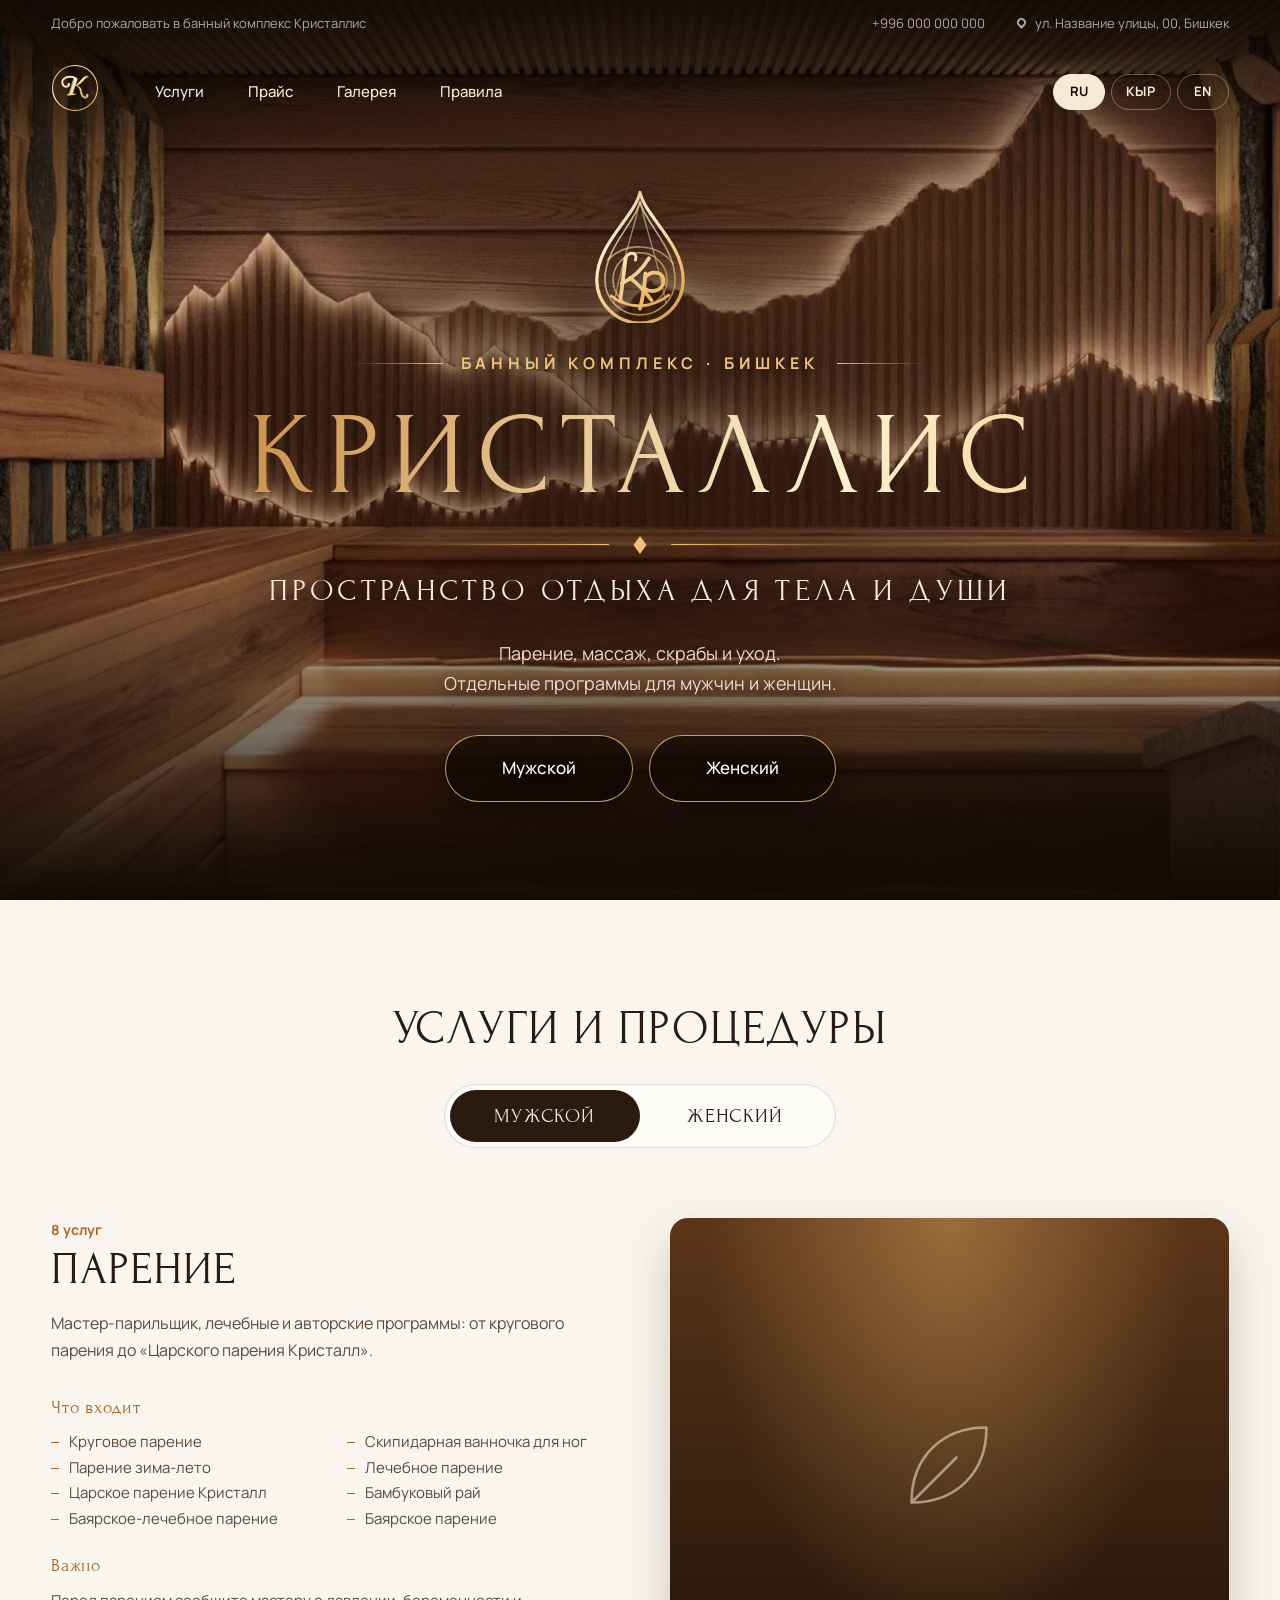
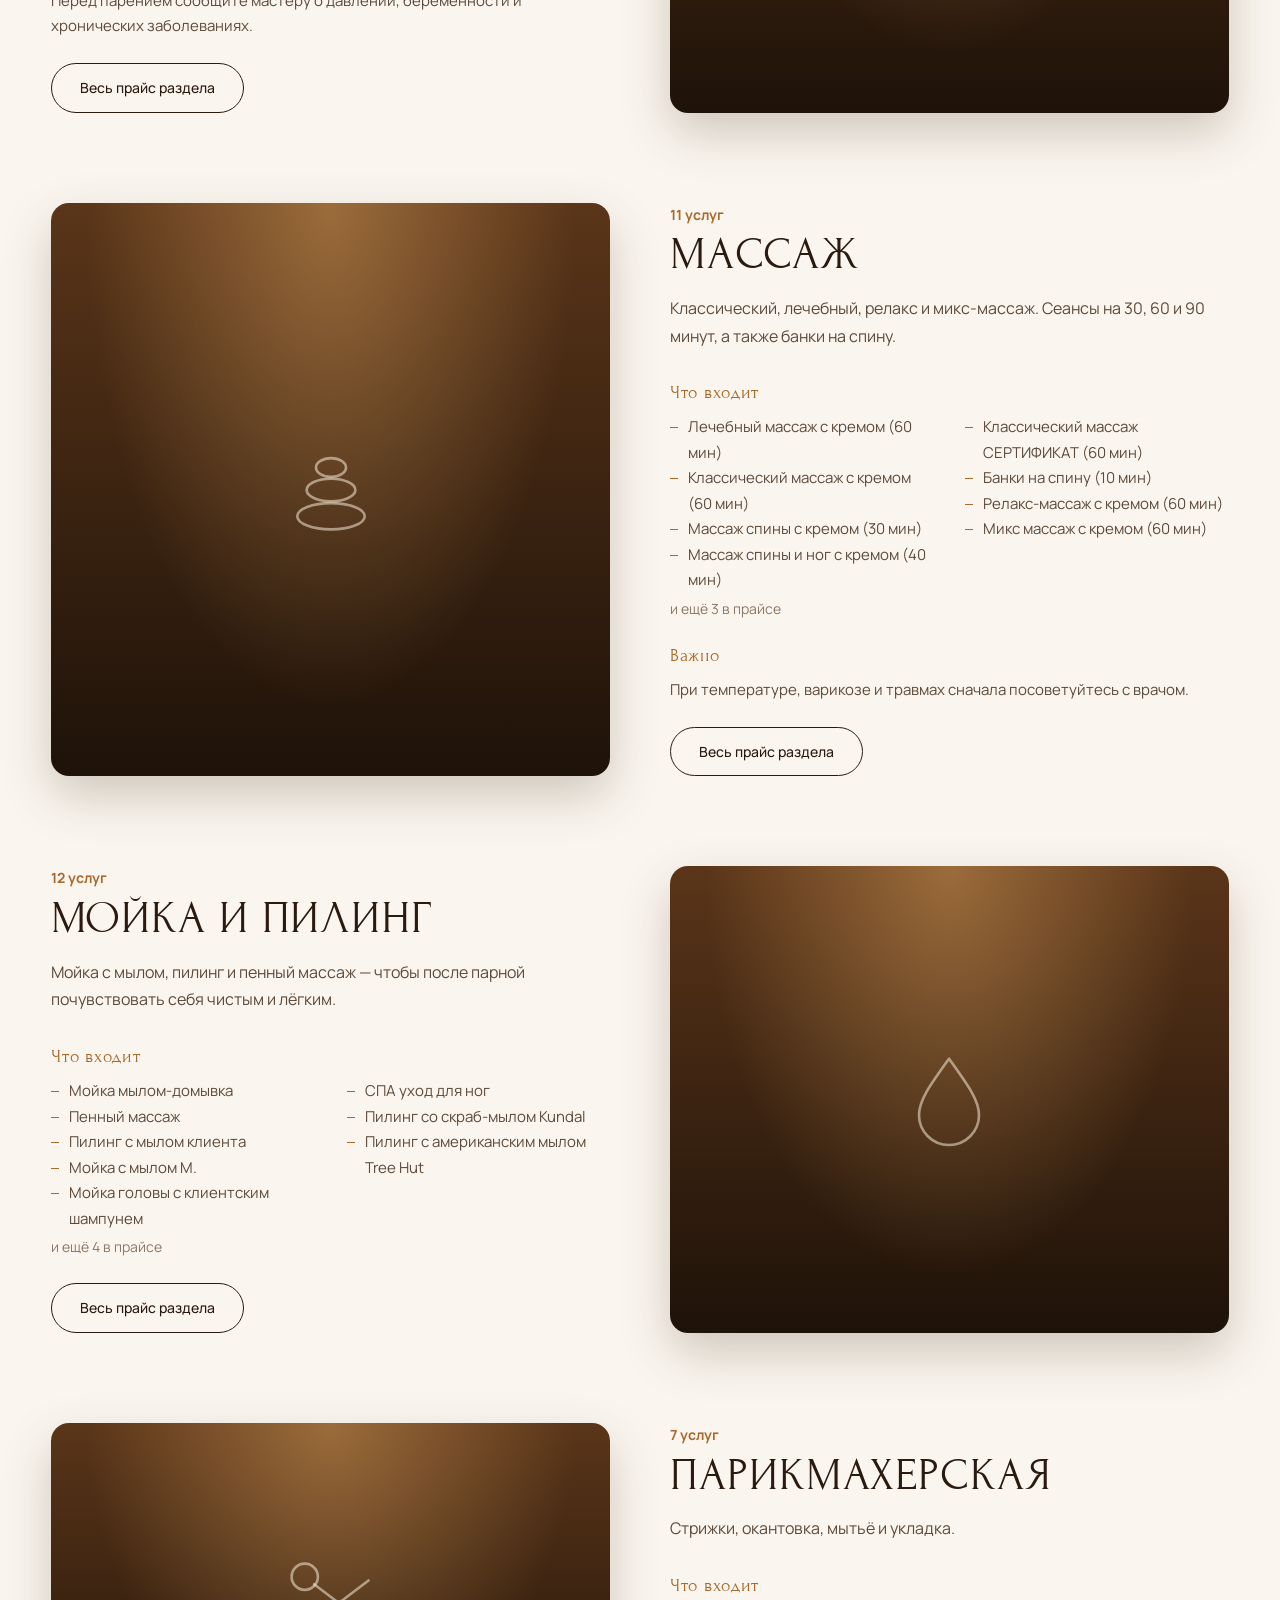
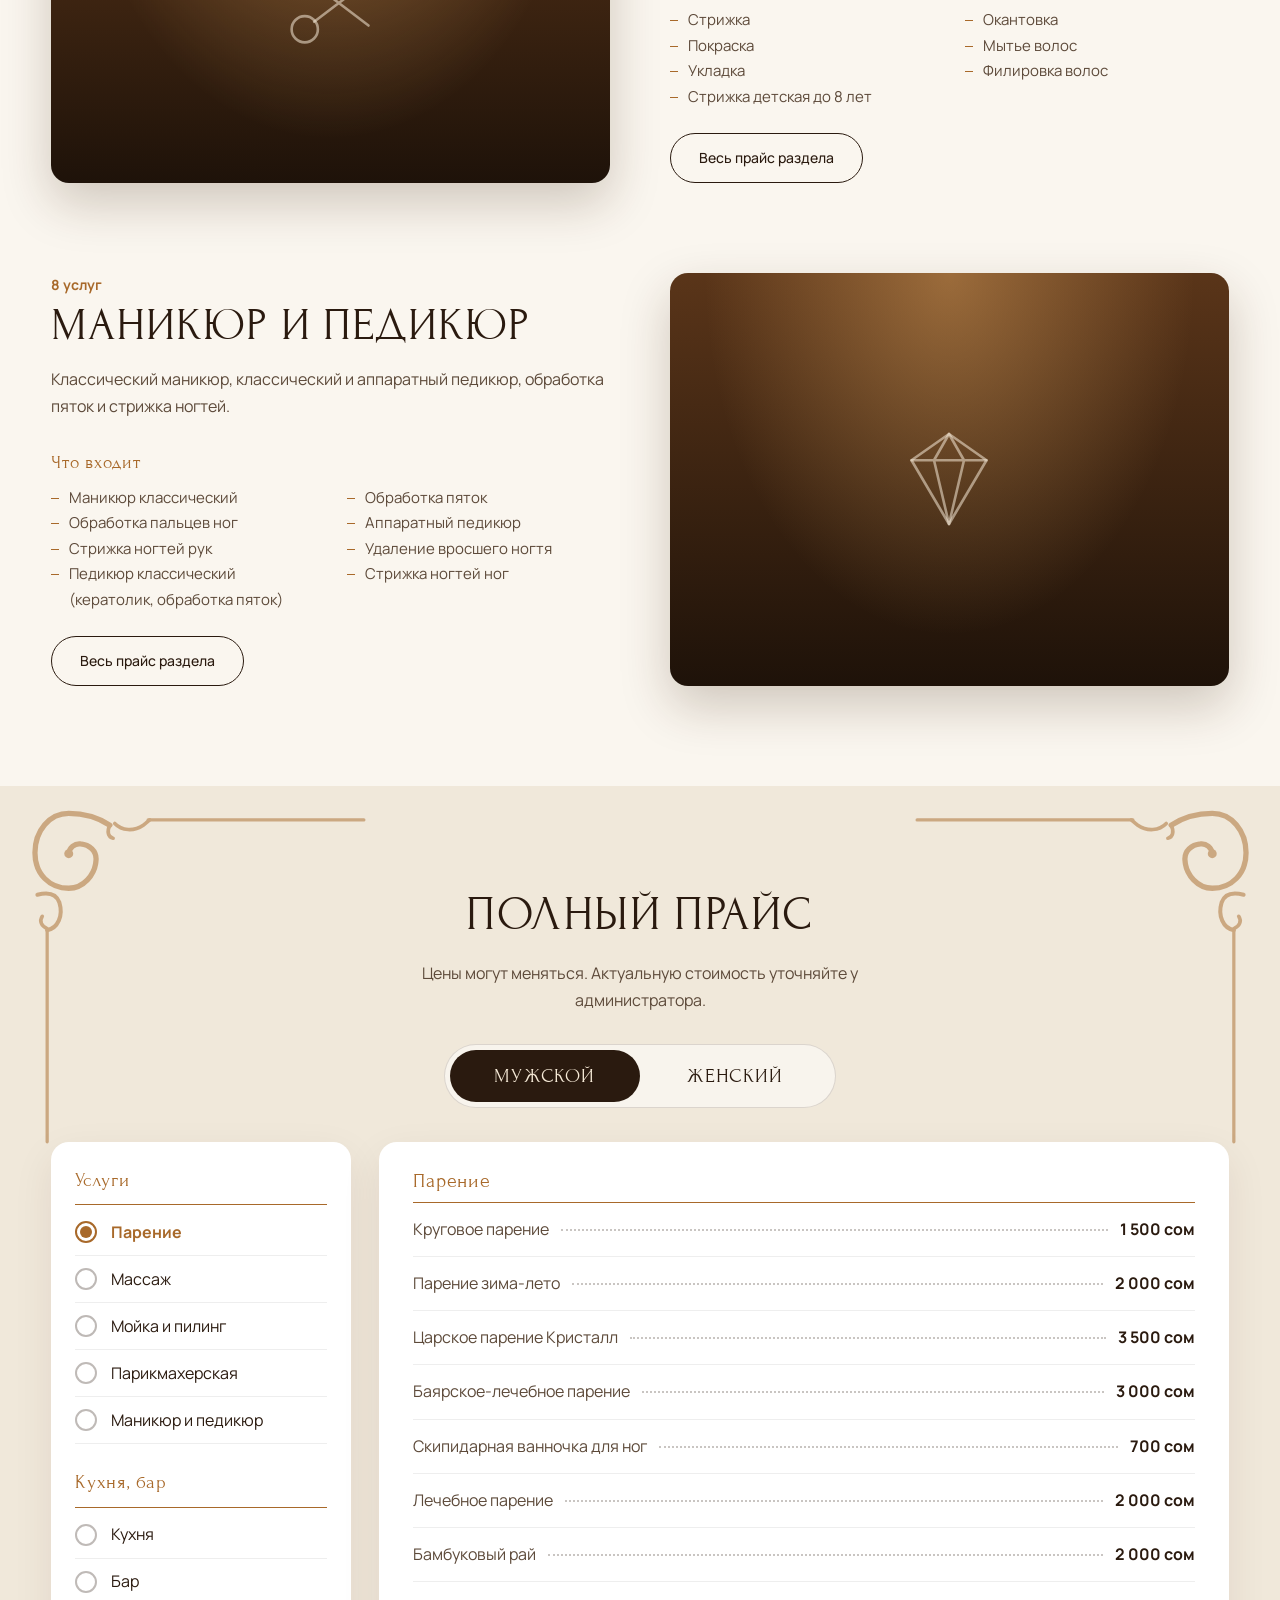
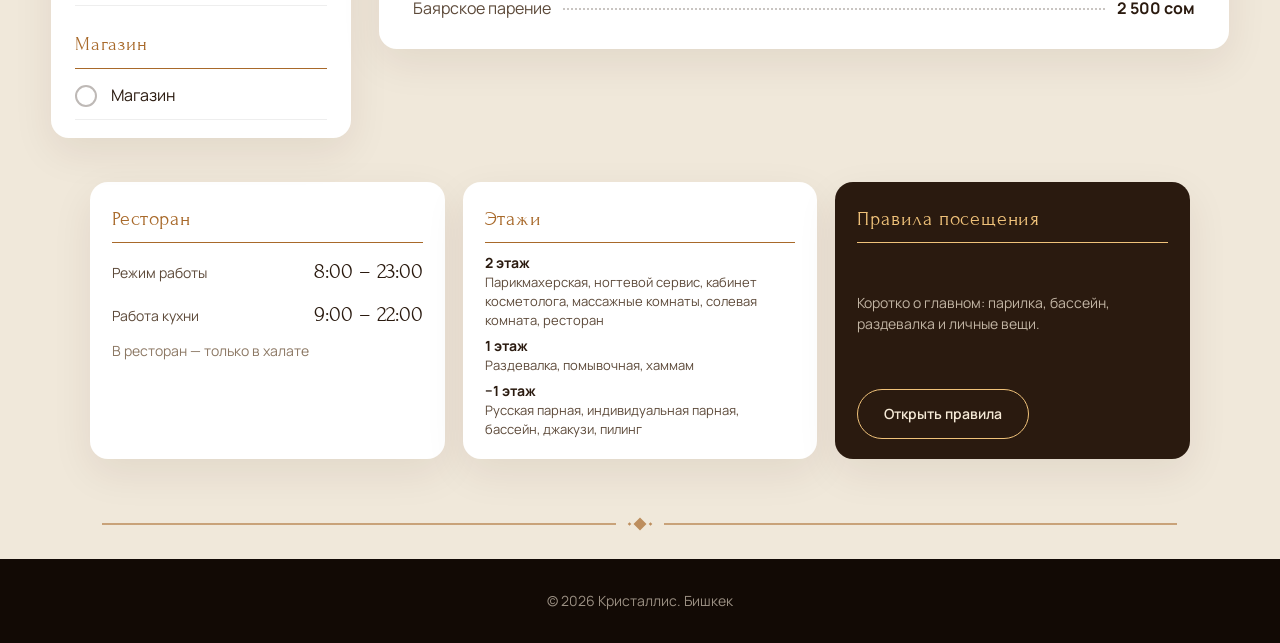
==== commit f4885007: "fix" ====
--- a/index.html
+++ b/index.html
@@ -173,7 +173,6 @@
 <script src="js/menu-i18n.js?v=7" defer></script>
 <script src="js/app.js?v=9" defer></script>
 <script src="js/rules.js?v=2" defer></script>
-<script src="js/gallery-embed.js?v=1" defer></script>
 <script src="js/boot.js?v=2" defer></script>
 </body>
 </html>
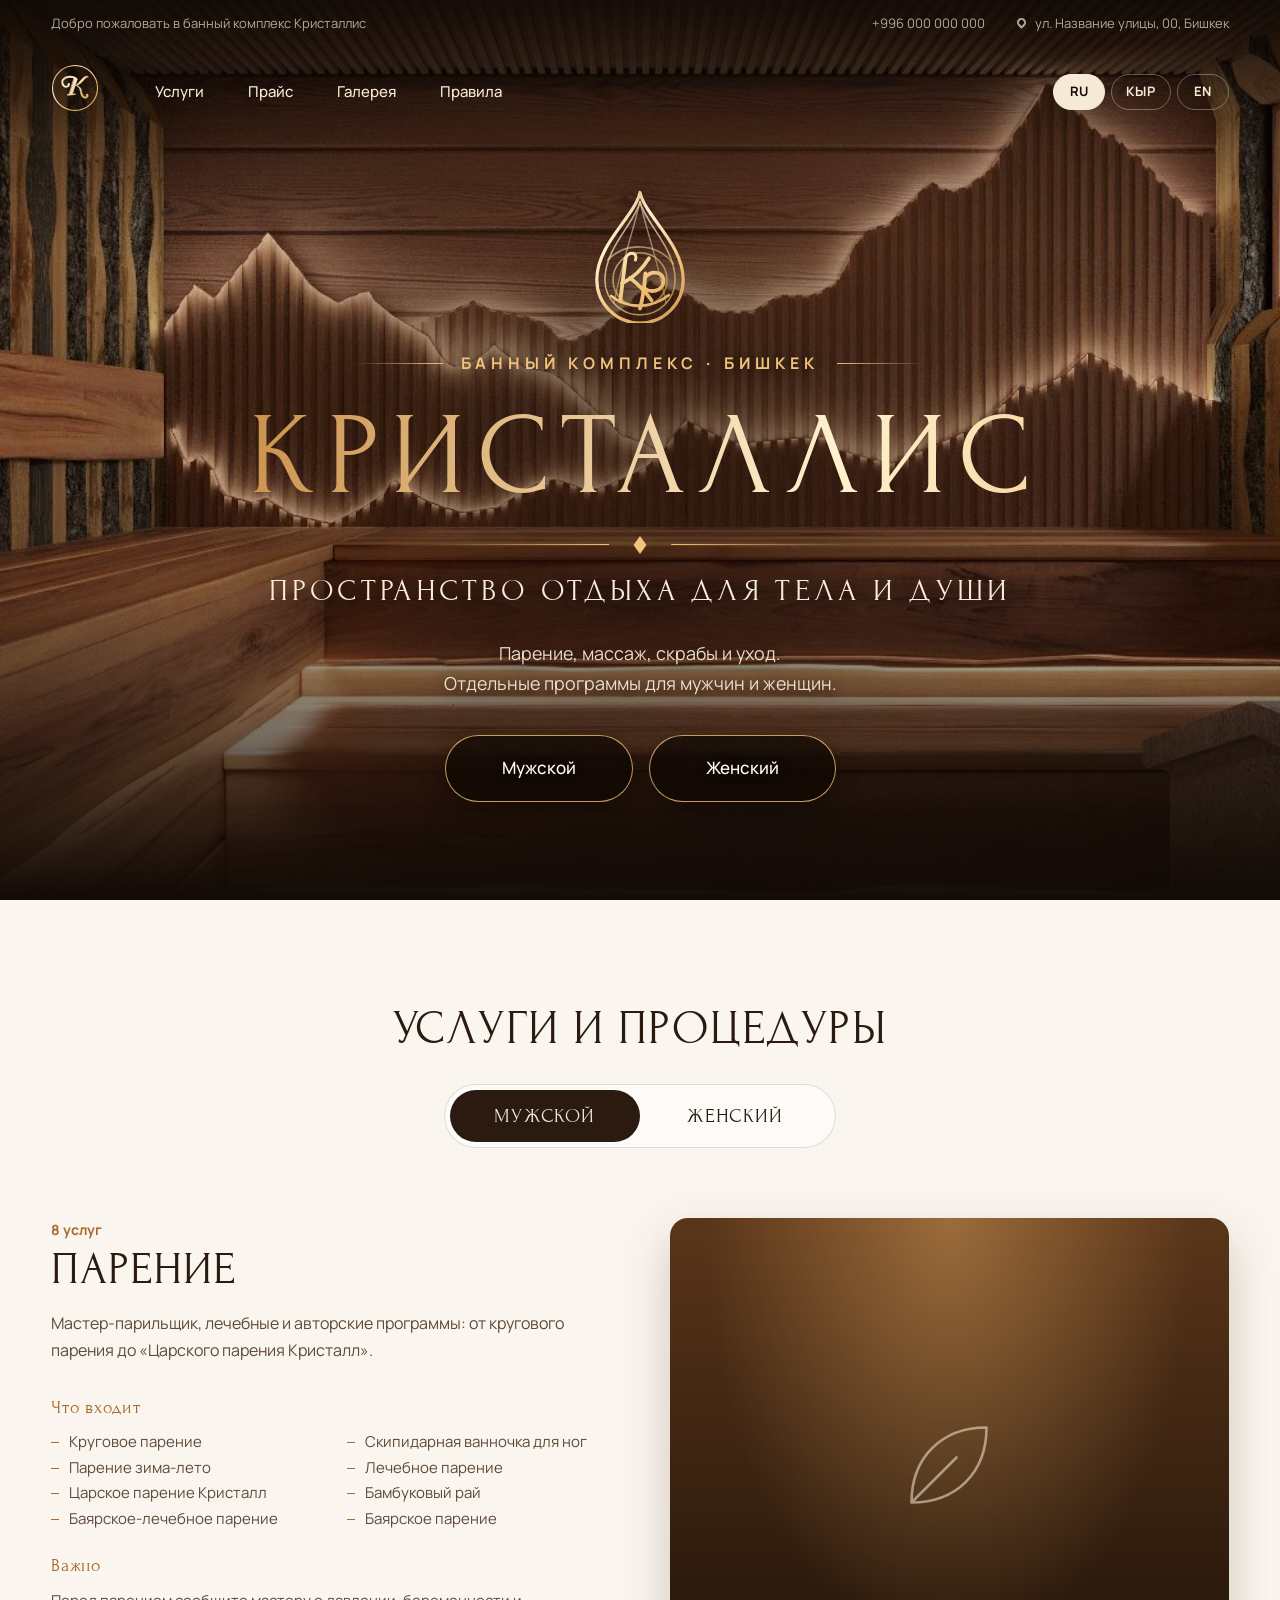
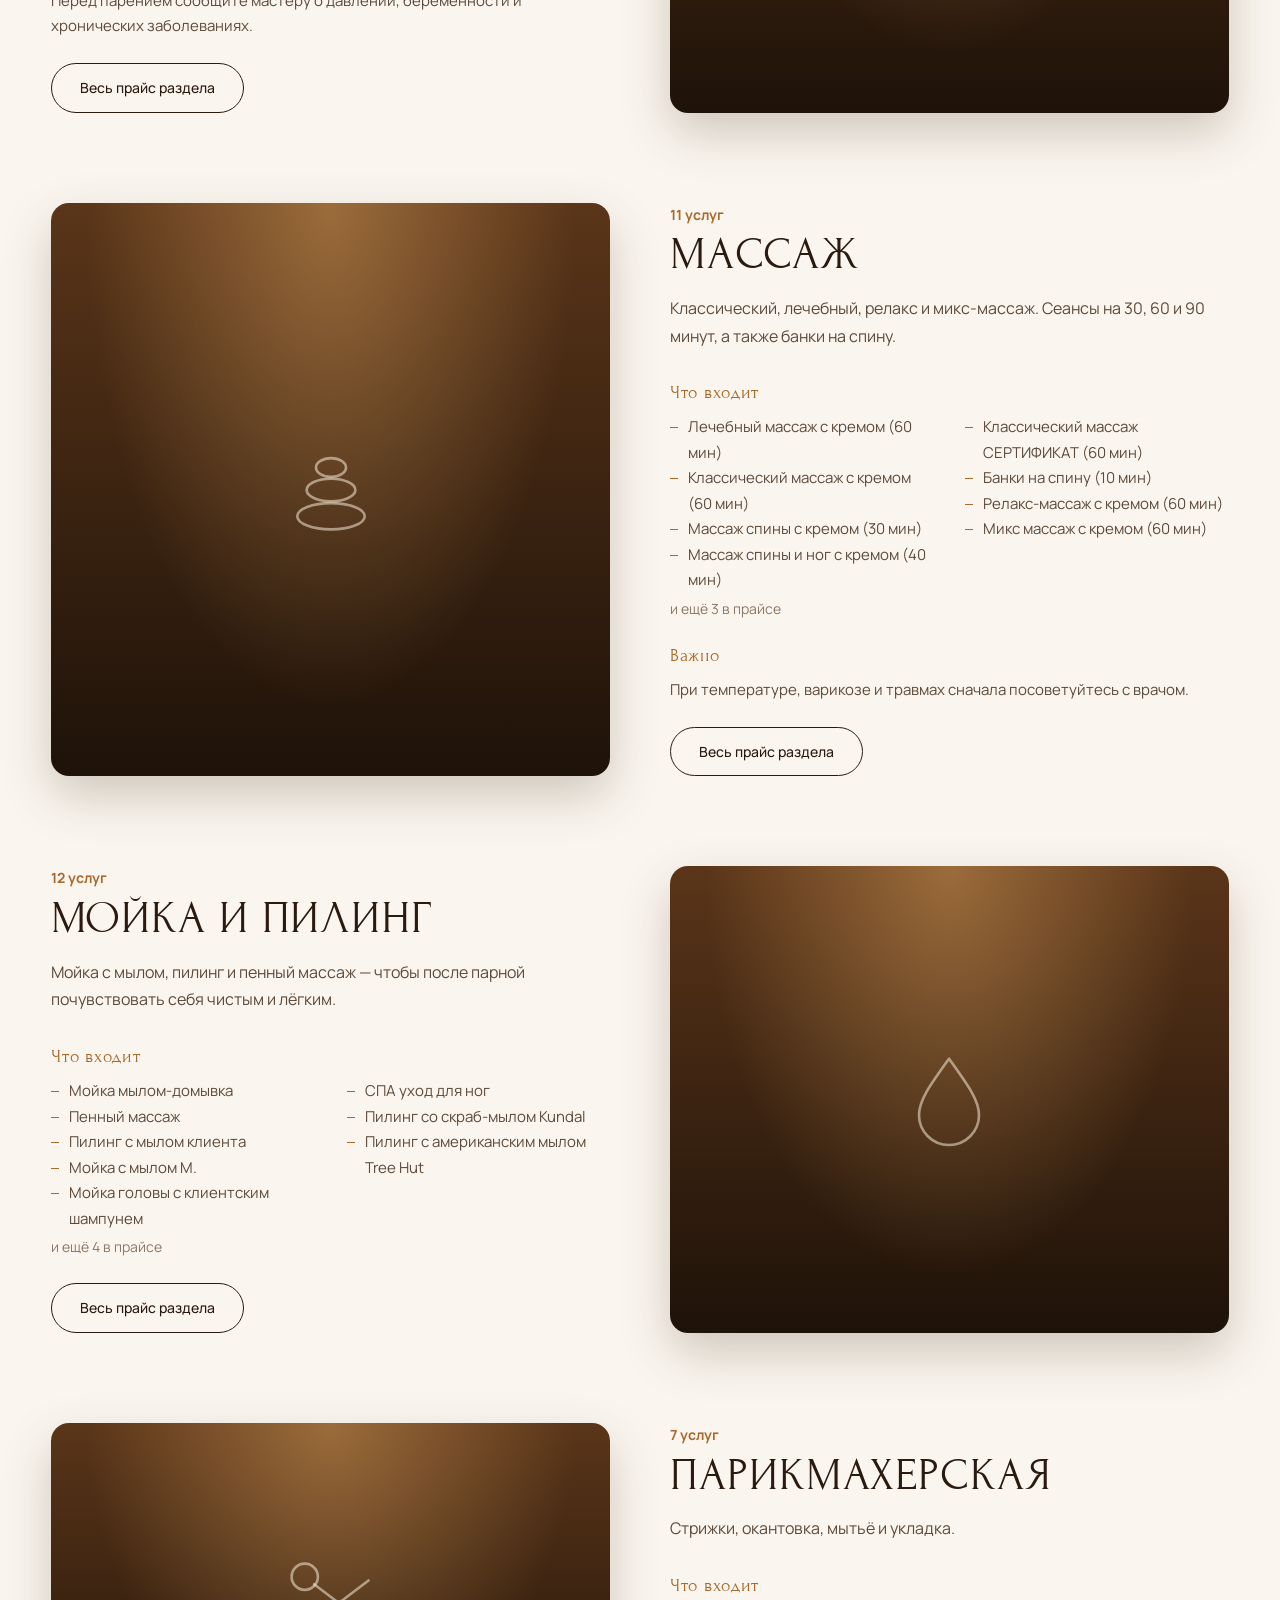
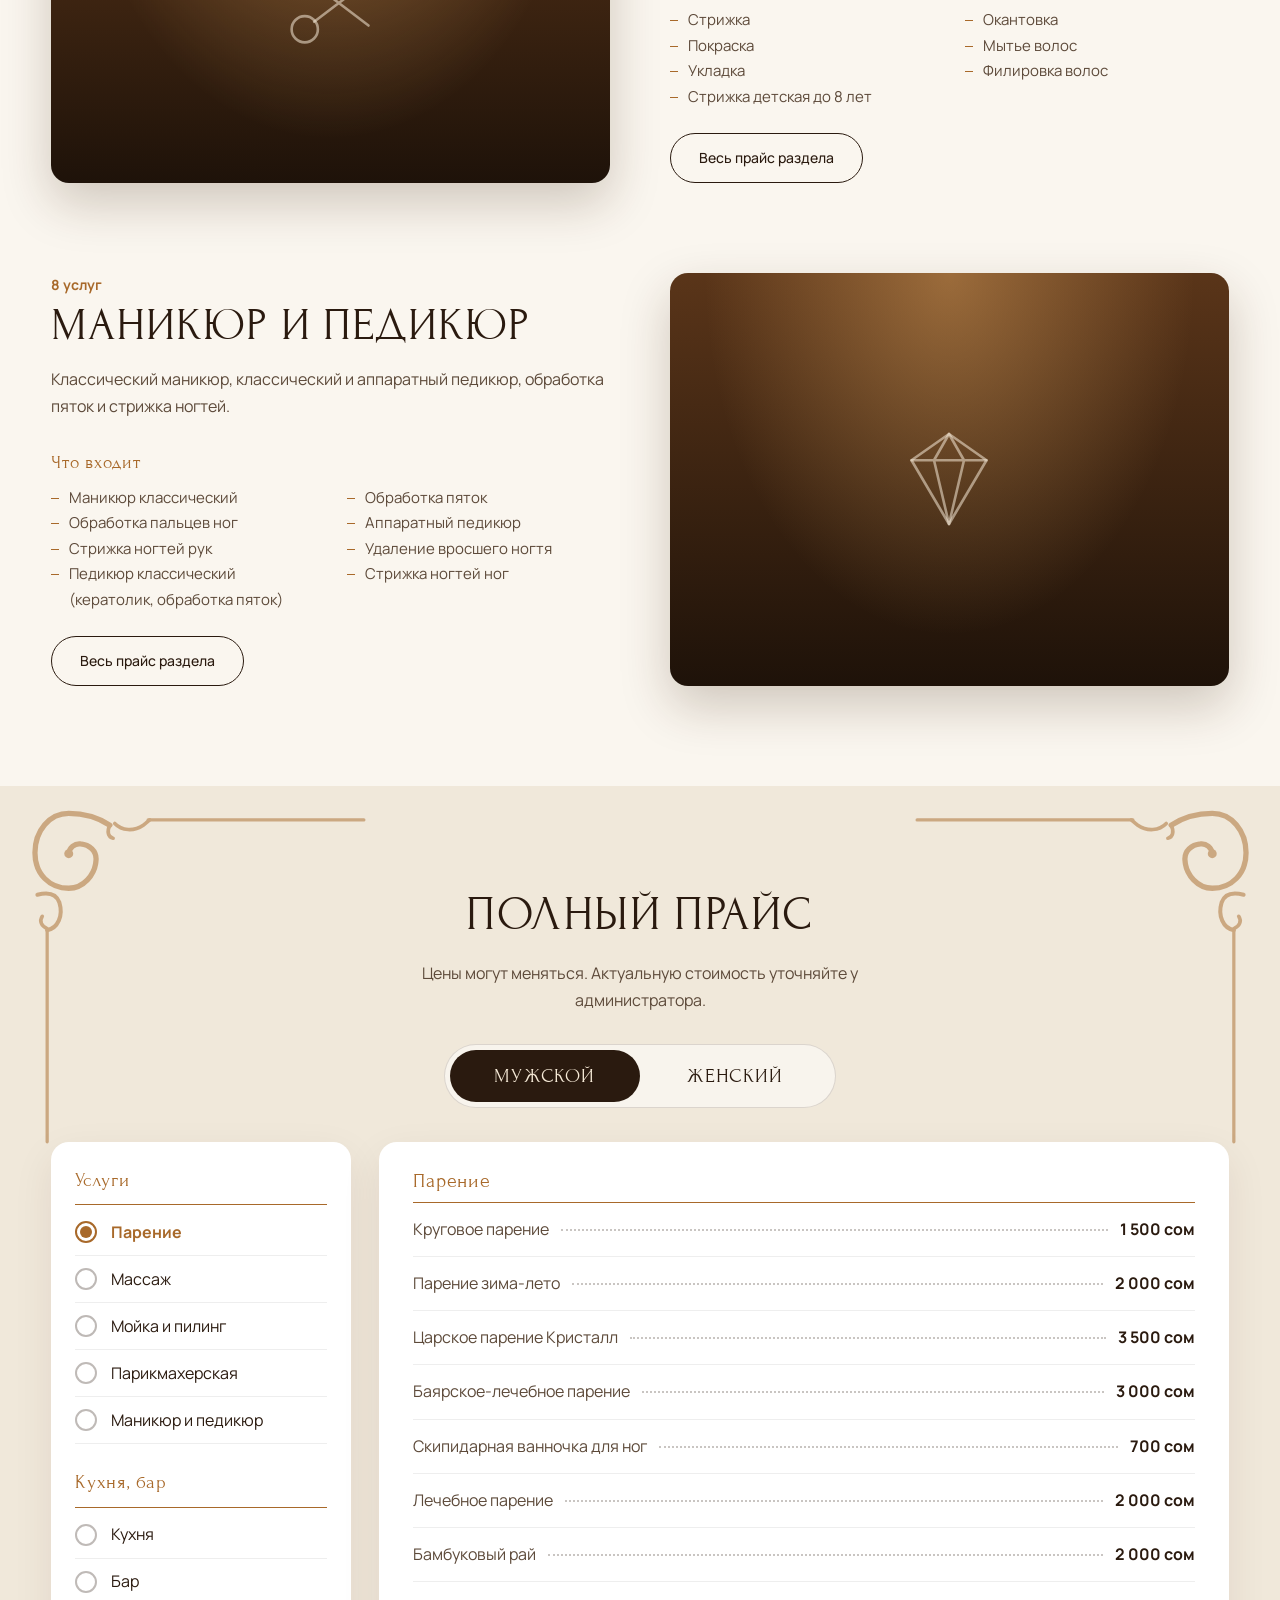
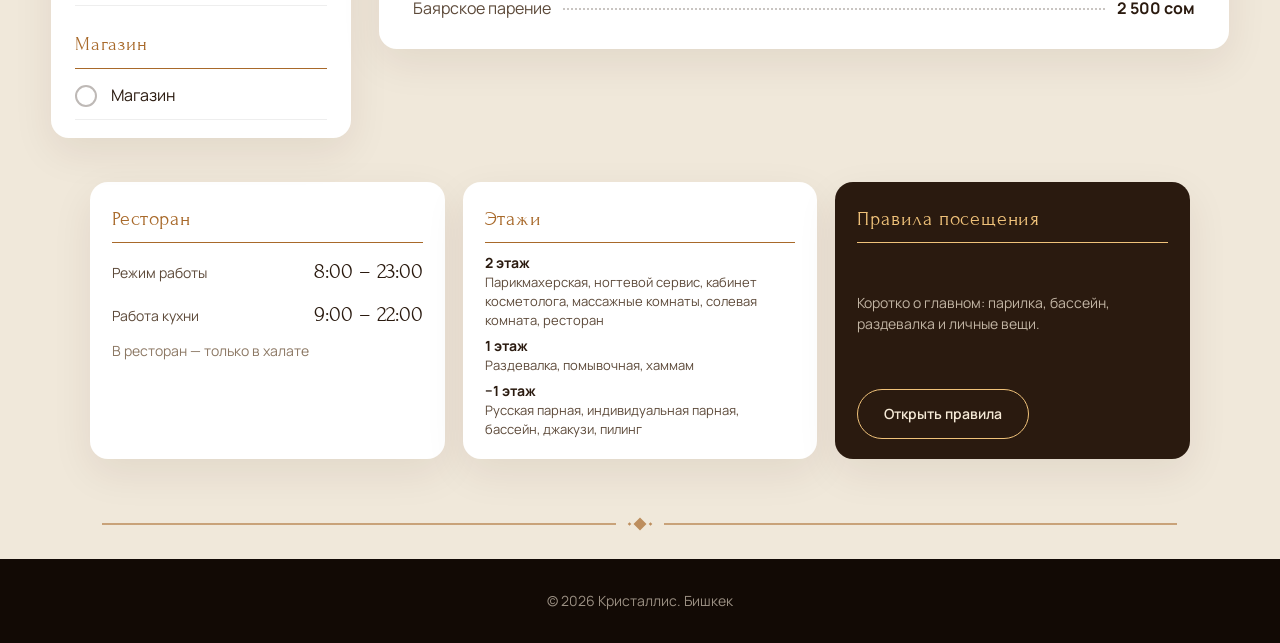
==== commit 7765a2c1: "fix" ====
--- a/index.html
+++ b/index.html
@@ -19,10 +19,12 @@
     <link rel="apple-touch-icon" href="icons/apple-touch-icon.png">
     <link rel="preconnect" href="https://fonts.googleapis.com">
     <link rel="preconnect" href="https://fonts.gstatic.com" crossorigin>
+    <link rel="preconnect" href="https://images.pexels.com" crossorigin>
     <link href="https://fonts.googleapis.com/css2?family=Forum&family=Manrope:wght@400;500;700&display=swap" rel="stylesheet">
     <link rel="stylesheet" href="./css/style.css?v=6">
     <link rel="stylesheet" href="./css/extra.css?v=6">
     <link rel="stylesheet" href="./css/rules.css?v=4">
+    <link rel="stylesheet" href="./css/gallery.css?v=5">
     <noscript>
         <style>
             .reveal, .hero__content > * { opacity: 1 !important; transform: none !important; }
@@ -92,7 +94,7 @@
             <nav class="nav" data-i18n-aria="navAria" aria-label="Разделы сайта">
                 <a href="#services" data-i18n="navServices">Услуги</a>
                 <a href="#prices" data-i18n="navPrices">Прайс</a>
-                <a href="gallery.html" data-i18n="navGallery">Галерея</a>
+                <a href="#gallery" data-i18n="navGallery">Галерея</a>
             </nav>
             <div class="header__tools">
                 <div class="lang" id="lang">
@@ -110,7 +112,7 @@
             <nav class="mnav" id="nav" data-i18n-aria="menuAria" aria-label="Меню">
                 <a href="#services" data-i18n="navServices">Услуги</a>
                 <a href="#prices" data-i18n="navPrices">Прайс</a>
-                <a href="gallery.html" data-i18n="navGallery">Галерея</a>
+                <a href="#gallery" data-i18n="navGallery">Галерея</a>
                 <a href="tel:+996000000000">+996 000 000 000</a>
             </nav>
         </div>
@@ -167,12 +169,86 @@
 <footer class="footer"><div class="wrap"><p data-i18n="footer">© 2026 Кристаллис. Бишкек</p></div></footer>
 <button class="to-top" id="to-top" type="button" data-i18n-aria="toTopAria" aria-label="Наверх"><svg viewBox="0 0 24 24" aria-hidden="true"><path d="M12 20V5M5 11l7-7 7 7" fill="none" stroke="currentColor" stroke-width="2"/></svg></button>
 
+<div class="galx" id="galx" hidden aria-hidden="true">
+    <div class="galx__bg" aria-hidden="true"><i></i></div>
+    <div class="galx__scroll" id="galx-scroll">
+        <header class="galx__bar">
+            <div class="wrap galx__barin">
+                <button class="galx__brand" type="button" data-i18n-aria="brand" aria-label="Кристаллис">
+                    <svg width="48" height="48" viewBox="0 0 48 48" aria-hidden="true">
+                        <defs>
+                            <linearGradient id="kr-gold-gx" gradientUnits="userSpaceOnUse" x1="0" y1="0" x2="48" y2="48">
+                                <stop offset="0" stop-color="#c9904a"/>
+                                <stop offset="0.35" stop-color="#fff1cf"/>
+                                <stop offset="0.65" stop-color="#f0c27a"/>
+                                <stop offset="1" stop-color="#c9904a"/>
+                            </linearGradient>
+                        </defs>
+                        <circle cx="24" cy="24" r="22.5" fill="none" stroke="url(#kr-gold-gx)" stroke-width="1.1"/>
+                        <g fill="url(#kr-gold-gx)" stroke="url(#kr-gold-gx)" stroke-linecap="round" stroke-linejoin="round">
+                            <path d="M23.2 14.2L26.4 14.9L21.3 30.2L18.3 30.2Z" stroke-width="0.6"/>
+                            <path d="M16.6 30.9C19.2 30.5 21.8 30.5 24 30.1" fill="none" stroke-width="1.3"/>
+                            <path d="M24.8 14.4C21.2 12.1 15.6 12.2 12.4 15.2C10.7 16.9 11 20.3 13 21.9C15 23.4 17.4 22.6 17.9 20.9" fill="none" stroke-width="1.9"/>
+                            <circle cx="17.8" cy="20.3" r="1.2" stroke="none"/>
+                            <path d="M25 21.4C28 18.6 31 14.6 33.2 13C34.6 12 36.6 11.8 37.4 12.9C36.1 13 34.7 13.6 33.7 15C31.1 18.3 28.5 20.7 25.2 21.7Z" stroke-width="0.5"/>
+                            <path d="M25.3 21.5C27.5 22.7 28.9 24.6 29.3 27.6C29.7 31.2 31.4 34.1 34 34.3C35.6 34.4 37.1 33.4 37.2 31.8C37.3 30.4 36.2 29.7 35.4 30.3C34.9 30.8 35.1 31.5 35.7 31.7C35.4 32.7 34.2 33.2 33.2 32.6C31.3 31.4 30.7 28.6 30.4 26.3C30 23.9 28.4 22.1 25.3 21.5Z" stroke-width="0.5"/>
+                        </g>
+                    </svg>
+                </button>
+                <div class="header__tools">
+                    <button type="button" class="gal-back">
+                        <svg viewBox="0 0 24 24" aria-hidden="true"><path d="M15 5l-7 7 7 7" fill="none" stroke="currentColor" stroke-width="2" stroke-linecap="round" stroke-linejoin="round"/></svg>
+                        <span data-i18n="galBack">На главную</span>
+                    </button>
+                    <div class="lang">
+                        <button class="lang__btn" type="button" aria-haspopup="true" aria-expanded="false" data-i18n-aria="langAria" aria-label="Язык">
+                            <svg viewBox="0 0 24 24" aria-hidden="true"><circle cx="12" cy="12" r="9"/><path d="M3 12h18"/><path d="M12 3c2.8 2.6 4.2 5.6 4.2 9s-1.4 6.4-4.2 9c-2.8-2.6-4.2-5.6-4.2-9S9.2 5.6 12 3z"/></svg>
+                        </button>
+                        <div class="lang__menu" role="group" data-i18n-aria="langAria" aria-label="Язык">
+                            <button type="button" data-lang="ru"><span class="l-short">RU</span><span class="l-full">Русский</span></button>
+                            <button type="button" data-lang="ky"><span class="l-short">КЫР</span><span class="l-full">Кыргызча</span></button>
+                            <button type="button" data-lang="en"><span class="l-short">EN</span><span class="l-full">English</span></button>
+                        </div>
+                    </div>
+                </div>
+            </div>
+        </header>
+
+        <main class="gal">
+            <section class="gal-intro" id="gal-home">
+                <div class="wrap">
+                    <h2 class="gal-title" data-i18n="galTitle">Галерея</h2>
+                    <p class="gal-lead" data-i18n="galLead">Выберите зал, чтобы посмотреть фотографии</p>
+                    <div class="gal-cats" id="gal-cats"></div>
+                </div>
+            </section>
+
+            <section class="gal-view" id="gal-view" hidden>
+                <div class="wrap gal-view__head">
+                    <button type="button" class="gal-all" id="gal-all">
+                        <svg viewBox="0 0 24 24" aria-hidden="true"><path d="M15 5l-7 7 7 7" fill="none" stroke="currentColor" stroke-width="2" stroke-linecap="round" stroke-linejoin="round"/></svg>
+                        <span data-i18n="galAll">Все залы</span>
+                    </button>
+                    <div class="gal-view__title">
+                        <h2 id="gal-name"></h2>
+                        <p id="gal-count"></p>
+                    </div>
+                </div>
+                <div class="wrap gal-chips" id="gal-chips" role="group"></div>
+                <div class="gal-rows" id="gal-rows"></div>
+                <p class="gal-hint" data-i18n="galHint">Коснитесь фото, чтобы рассмотреть его. Коснитесь ещё раз, чтобы продолжить.</p>
+            </section>
+        </main>
+    </div>
+</div>
+
 <script src="js/data.js?v=7" defer></script>
 <script src="js/gallery-data.js?v=1" defer></script>
 <script src="js/data-extra.js?v=7" defer></script>
 <script src="js/menu-i18n.js?v=7" defer></script>
 <script src="js/app.js?v=9" defer></script>
-<script src="js/rules.js?v=2" defer></script>
-<script src="js/boot.js?v=2" defer></script>
+<script src="js/rules.js?v=3" defer></script>
+<script src="js/gallery.js?v=5" defer></script>
+<script src="js/boot.js?v=5" defer></script>
 </body>
 </html>
--- a/css/gallery.css
+++ b/css/gallery.css
@@ -0,0 +1,555 @@
+[hidden] {
+    display: none !important;
+}
+
+.galx {
+    position: fixed;
+    inset: 0;
+    z-index: 80;
+    overflow: hidden;
+    background: var(--night);
+    color: var(--cream);
+    opacity: 0;
+    transition: opacity 0.3s ease;
+}
+
+.galx.is-open {
+    opacity: 1;
+}
+
+.galx__bg {
+    position: absolute;
+    inset: 0;
+    overflow: hidden;
+    pointer-events: none;
+}
+
+.galx__bg::before {
+    content: '';
+    position: absolute;
+    inset: -20%;
+    background:
+            radial-gradient(circle at 10% 52%, rgba(246, 214, 150, 0.75) 0%, rgba(214, 150, 80, 0.5) 14%, rgba(150, 82, 30, 0.28) 30%, transparent 48%),
+            radial-gradient(circle at 88% 14%, rgba(168, 105, 42, 0.38), transparent 40%),
+            radial-gradient(circle at 72% 92%, rgba(130, 52, 20, 0.45), transparent 44%),
+            radial-gradient(circle at 45% 20%, rgba(240, 194, 122, 0.16), transparent 36%);
+    will-change: transform;
+    animation: gal-drift 26s ease-in-out infinite alternate;
+}
+
+.galx__bg::after {
+    content: '';
+    position: absolute;
+    inset: 0;
+    background:
+            linear-gradient(100deg, rgba(14, 8, 4, 0) 0%, rgba(14, 8, 4, 0.35) 45%, rgba(10, 5, 2, 0.88) 100%),
+            radial-gradient(ellipse 120% 90% at 50% 50%, transparent 55%, rgba(8, 4, 2, 0.65) 100%);
+}
+
+.galx__bg i {
+    position: absolute;
+    bottom: -12px;
+    left: 0;
+    width: 4px;
+    height: 4px;
+    border-radius: 50%;
+    background: rgba(255, 226, 170, 0.95);
+    box-shadow:
+            6vw 0 0 0 rgba(255, 226, 170, 0.9),
+            14vw -22vh 0 1px rgba(255, 210, 140, 0.8),
+            23vw -8vh 0 0 rgba(255, 226, 170, 0.9),
+            31vw -35vh 0 1px rgba(255, 210, 140, 0.7),
+            40vw -14vh 0 0 rgba(255, 226, 170, 0.9),
+            48vw -48vh 0 1px rgba(255, 210, 140, 0.8),
+            56vw -5vh 0 0 rgba(255, 226, 170, 0.8),
+            64vw -28vh 0 1px rgba(255, 210, 140, 0.7),
+            72vw -18vh 0 0 rgba(255, 226, 170, 0.9),
+            80vw -42vh 0 1px rgba(255, 210, 140, 0.8),
+            88vw -10vh 0 0 rgba(255, 226, 170, 0.9),
+            95vw -30vh 0 1px rgba(255, 210, 140, 0.7);
+    will-change: transform, opacity;
+    animation: gal-sparks 18s ease-in-out infinite;
+    z-index: 1;
+}
+
+.galx__scroll {
+    position: absolute;
+    inset: 0;
+    z-index: 2;
+    overflow-x: hidden;
+    overflow-y: auto;
+    overscroll-behavior: contain;
+    touch-action: pan-y;
+    -webkit-overflow-scrolling: touch;
+    scrollbar-width: none;
+    -ms-overflow-style: none;
+}
+
+.galx__scroll::-webkit-scrollbar {
+    display: none;
+    width: 0;
+    height: 0;
+}
+
+.galx__bar {
+    position: sticky;
+    top: 0;
+    z-index: 6;
+    background: linear-gradient(rgba(14, 8, 4, 0.85), rgba(14, 8, 4, 0));
+}
+
+.galx__barin {
+    display: flex;
+    align-items: center;
+    justify-content: space-between;
+    gap: 20px;
+    padding-block: 18px;
+}
+
+.galx__brand {
+    flex: 0 0 auto;
+    padding: 0;
+    border: 0;
+    background: none;
+    cursor: pointer;
+    line-height: 0;
+}
+
+.gal {
+    padding: 20px 0 70px;
+    color: var(--cream);
+}
+
+.gal-back {
+    display: inline-flex;
+    align-items: center;
+    gap: 8px;
+    padding: 9px 18px 9px 12px;
+    border: 1px solid rgba(246, 234, 215, 0.35);
+    border-radius: 999px;
+    background: rgba(18, 10, 5, 0.35);
+    color: var(--cream);
+    font-size: 13px;
+    font-weight: 700;
+    letter-spacing: 0.06em;
+    line-height: 1.2;
+    white-space: nowrap;
+    cursor: pointer;
+    transition: background 0.3s, border-color 0.3s;
+}
+
+.gal-back svg {
+    width: 18px;
+    height: 18px;
+}
+
+.gal-back:hover {
+    border-color: var(--cream);
+    background: rgba(246, 234, 215, 0.12);
+}
+
+.gal-title {
+    background: linear-gradient(100deg, #c9904a 0%, #fff1cf 35%, #f0c27a 60%, #c9904a 100%);
+    -webkit-background-clip: text;
+    background-clip: text;
+    color: transparent;
+    -webkit-text-fill-color: transparent;
+    font-family: var(--font-head);
+    font-size: clamp(38px, 7vw, 84px);
+    font-weight: 400;
+    letter-spacing: 0.08em;
+    line-height: 1.1;
+    text-align: center;
+    text-transform: uppercase;
+    filter: drop-shadow(0 4px 24px rgba(14, 8, 4, 0.6));
+}
+
+.gal-lead {
+    max-width: 560px;
+    margin: 14px auto 0;
+    color: rgba(246, 234, 215, 0.88);
+    font-size: clamp(15px, 1.6vw, 18px);
+    text-align: center;
+    text-shadow: 0 2px 14px rgba(14, 8, 4, 0.7);
+}
+
+.gal-cats {
+    display: grid;
+    grid-template-columns: repeat(auto-fill, minmax(min(100%, 300px), 1fr));
+    gap: 22px;
+    margin-top: 44px;
+}
+
+.gal-cat {
+    position: relative;
+    display: block;
+    width: 100%;
+    aspect-ratio: 4 / 3;
+    padding: 0;
+    overflow: hidden;
+    border: 1px solid rgba(240, 194, 122, 0.28);
+    border-radius: var(--radius);
+    background:
+            radial-gradient(ellipse at 50% 0, rgba(255, 190, 110, 0.35), transparent 62%),
+            linear-gradient(180deg, #5a3519, #1e1209);
+    box-shadow: 0 16px 40px rgba(0, 0, 0, 0.45);
+    color: var(--cream);
+    text-align: left;
+    cursor: pointer;
+    isolation: isolate;
+    opacity: 0;
+    transform: translateY(16px);
+    animation: gal-in 0.55s var(--d, 0s) forwards;
+    transition: transform 0.35s ease, border-color 0.35s, box-shadow 0.35s;
+    -webkit-user-select: none;
+    user-select: none;
+}
+
+.gal-cat:hover {
+    border-color: rgba(240, 194, 122, 0.7);
+    box-shadow: 0 20px 50px rgba(0, 0, 0, 0.55);
+}
+
+.gal-cat:active {
+    transform: scale(0.98);
+}
+
+.gal-cat__img {
+    position: absolute;
+    inset: 0;
+}
+
+.gal-cat__img img {
+    width: 100%;
+    height: 100%;
+    object-fit: cover;
+    pointer-events: none;
+    transition: transform 0.9s ease;
+}
+
+.gal-cat:hover .gal-cat__img img {
+    transform: scale(1.06);
+}
+
+.gal-cat::after {
+    content: '';
+    position: absolute;
+    inset: 0;
+    background: linear-gradient(180deg, rgba(14, 8, 4, 0) 30%, rgba(14, 8, 4, 0.9) 100%);
+}
+
+.gal-cat__body {
+    position: absolute;
+    right: 0;
+    bottom: 0;
+    left: 0;
+    z-index: 1;
+    display: flex;
+    flex-direction: column;
+    gap: 4px;
+    padding: 18px 22px 20px;
+}
+
+.gal-cat__name {
+    font-family: var(--font-head);
+    font-size: clamp(24px, 2.4vw, 30px);
+    letter-spacing: 0.04em;
+    line-height: 1.15;
+    text-transform: uppercase;
+}
+
+.gal-cat__text {
+    color: rgba(246, 234, 215, 0.82);
+    font-size: 14px;
+    line-height: 1.4;
+}
+
+.gal-cat__count {
+    margin-top: 4px;
+    color: var(--amber);
+    font-size: 12px;
+    font-weight: 700;
+    letter-spacing: 0.12em;
+    text-transform: uppercase;
+}
+
+.gal-view__head {
+    display: flex;
+    flex-wrap: wrap;
+    align-items: center;
+    gap: 18px 26px;
+}
+
+.gal-all {
+    display: inline-flex;
+    align-items: center;
+    gap: 8px;
+    padding: 12px 24px 12px 16px;
+    border: 1px solid rgba(246, 234, 215, 0.4);
+    border-radius: 999px;
+    background: rgba(18, 10, 5, 0.35);
+    color: var(--cream);
+    font-size: 15px;
+    font-weight: 600;
+    line-height: 1.2;
+    cursor: pointer;
+    transition: background 0.3s, border-color 0.3s;
+}
+
+.gal-all svg {
+    width: 20px;
+    height: 20px;
+}
+
+.gal-all:hover {
+    border-color: var(--cream);
+    background: rgba(246, 234, 215, 0.12);
+}
+
+.gal-view__title h2 {
+    background: linear-gradient(100deg, #c9904a 0%, #fff1cf 40%, #f0c27a 70%, #c9904a 100%);
+    -webkit-background-clip: text;
+    background-clip: text;
+    color: transparent;
+    -webkit-text-fill-color: transparent;
+    font-family: var(--font-head);
+    font-size: clamp(28px, 4vw, 48px);
+    font-weight: 400;
+    letter-spacing: 0.06em;
+    line-height: 1.1;
+    text-transform: uppercase;
+}
+
+.gal-view__title p {
+    margin-top: 2px;
+    color: var(--amber);
+    font-size: 13px;
+    font-weight: 700;
+    letter-spacing: 0.12em;
+    text-transform: uppercase;
+}
+
+.gal-chips {
+    display: flex;
+    gap: 10px;
+    margin-top: 22px;
+    margin-bottom: 8px;
+    padding-bottom: 6px;
+    overflow-x: auto;
+    scrollbar-width: none;
+    -ms-overflow-style: none;
+    touch-action: pan-x;
+}
+
+.gal-chips::-webkit-scrollbar {
+    display: none;
+    width: 0;
+    height: 0;
+}
+
+.gal-chip {
+    flex: 0 0 auto;
+    padding: 10px 22px;
+    border: 1px solid rgba(246, 234, 215, 0.32);
+    border-radius: 999px;
+    background: rgba(18, 10, 5, 0.4);
+    color: var(--cream);
+    font-size: 14px;
+    font-weight: 600;
+    line-height: 1.2;
+    white-space: nowrap;
+    cursor: pointer;
+    transition: background 0.3s, color 0.3s, border-color 0.3s;
+}
+
+.gal-chip:hover {
+    border-color: var(--cream);
+}
+
+.gal-chip.is-on {
+    border-color: var(--cream);
+    background: var(--cream);
+    color: var(--night);
+}
+
+.gal-rows {
+    --ch: clamp(130px, calc((100vh - 290px) / 4.0), 330px);
+    --cw: calc(var(--ch) * 1.5);
+    --gap: clamp(12px, 1.4vw, 22px);
+    display: flex;
+    flex-direction: column;
+    width: 100%;
+    margin-top: 6px;
+}
+
+@supports (height: 100dvh) {
+    .gal-rows {
+        --ch: clamp(130px, calc((100dvh - 290px) / 4.0), 330px);
+    }
+}
+
+.gal-row {
+    position: relative;
+    width: 100%;
+    padding-block: calc(var(--ch) * 0.22);
+    overflow: hidden;
+}
+
+.gal-row.has-active {
+    z-index: 5;
+}
+
+.gal-shift {
+    transition: transform 0.6s cubic-bezier(0.22, 1, 0.36, 1);
+    will-change: transform;
+}
+
+.gal-track {
+    display: flex;
+    width: max-content;
+    animation: gal-run var(--dur, 60s) linear var(--delay, 0s) infinite;
+    animation-direction: var(--dir, normal);
+    will-change: transform;
+}
+
+.gal-row.is-paused .gal-track {
+    animation-play-state: paused;
+}
+
+.gal-card {
+    position: relative;
+    flex: 0 0 auto;
+    width: var(--cw);
+    height: var(--ch);
+    margin-right: var(--gap);
+    padding: 0;
+    overflow: hidden;
+    border: 0;
+    border-radius: 16px;
+    background:
+            radial-gradient(ellipse at 50% 0, rgba(255, 190, 110, 0.3), transparent 62%),
+            linear-gradient(180deg, #5a3519, #1e1209);
+    box-shadow: 0 10px 28px rgba(0, 0, 0, 0.5);
+    cursor: pointer;
+    transition: transform 0.55s cubic-bezier(0.22, 1, 0.36, 1), opacity 0.4s ease, box-shadow 0.5s ease;
+    -webkit-user-select: none;
+    user-select: none;
+    -webkit-touch-callout: none;
+}
+
+.gal-card img {
+    position: absolute;
+    inset: 0;
+    width: 100%;
+    height: 100%;
+    object-fit: cover;
+    opacity: 0;
+    pointer-events: none;
+    transition: opacity 0.6s ease;
+}
+
+.gal-card img.is-loaded {
+    opacity: 1;
+}
+
+.gal-row.has-active .gal-card:not(.is-active) {
+    opacity: 0.4;
+}
+
+.gal-card.is-active {
+    z-index: 4;
+    transform: scale(1.4);
+    box-shadow: 0 0 0 3px var(--amber), 0 30px 70px rgba(0, 0, 0, 0.7);
+}
+
+.gal-hint {
+    max-width: 620px;
+    margin: 18px auto 0;
+    padding-inline: 4%;
+    color: rgba(246, 234, 215, 0.72);
+    font-size: 14px;
+    text-align: center;
+}
+
+@keyframes gal-in {
+    to {
+        opacity: 1;
+        transform: none;
+    }
+}
+
+@keyframes gal-run {
+    from {
+        transform: translate3d(0, 0, 0);
+    }
+
+    to {
+        transform: translate3d(-50%, 0, 0);
+    }
+}
+
+@keyframes gal-drift {
+    0% {
+        transform: translate3d(0, 0, 0) scale(1);
+    }
+
+    50% {
+        transform: translate3d(3%, -2%, 0) scale(1.08);
+    }
+
+    100% {
+        transform: translate3d(-2%, 3%, 0) scale(1.14);
+    }
+}
+
+@keyframes gal-sparks {
+    0% {
+        opacity: 0;
+        transform: translate3d(0, 0, 0);
+    }
+
+    15% {
+        opacity: 1;
+    }
+
+    80% {
+        opacity: 0.7;
+    }
+
+    100% {
+        opacity: 0;
+        transform: translate3d(2vw, -45vh, 0);
+    }
+}
+
+@media (max-width: 640px) {
+    .gal-back {
+        padding: 9px 14px 9px 10px;
+    }
+
+    .gal-cats {
+        gap: 16px;
+        margin-top: 30px;
+    }
+
+    .gal-view__head {
+        gap: 12px 16px;
+    }
+
+    .gal-all {
+        padding: 10px 18px 10px 12px;
+        font-size: 14px;
+    }
+}
+
+@media (prefers-reduced-motion: reduce) {
+    .gal-cat {
+        opacity: 1;
+        transform: none;
+    }
+
+    .galx__bg::before,
+    .galx__bg i {
+        animation: none;
+    }
+}
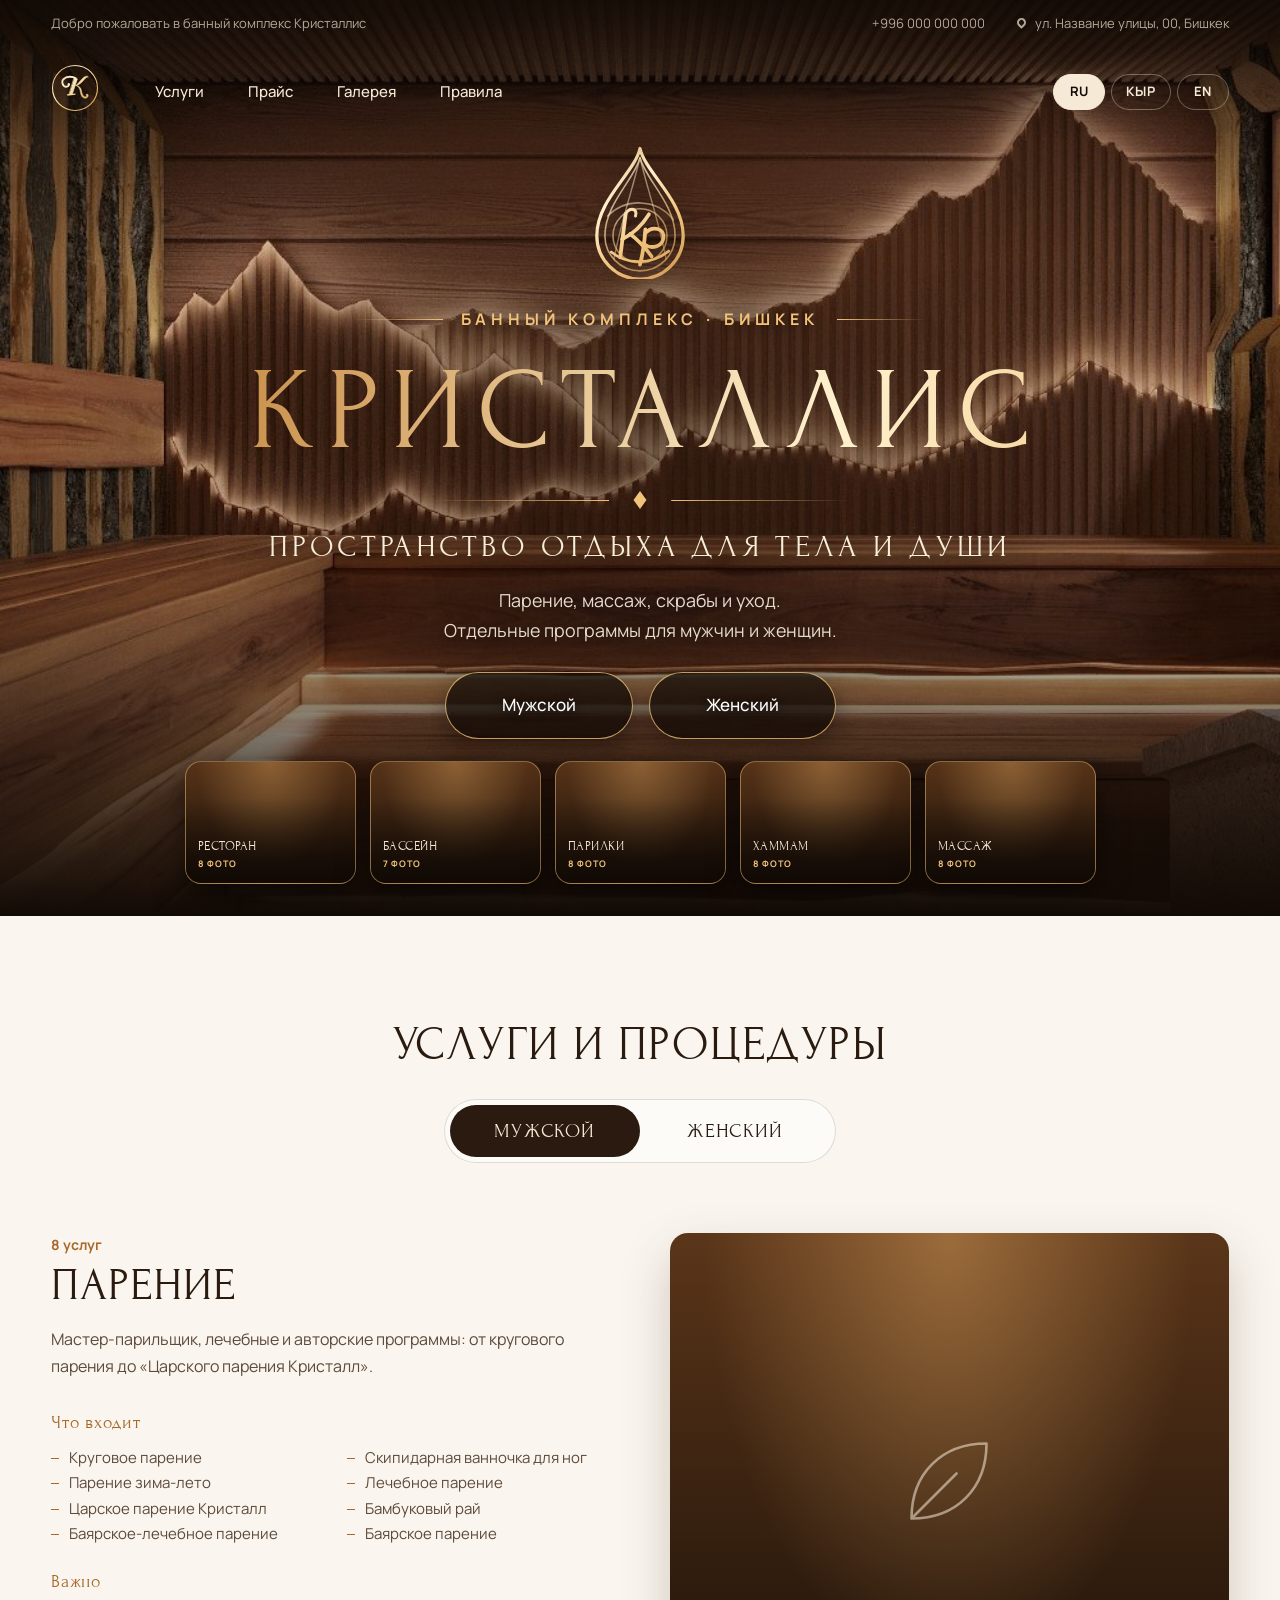
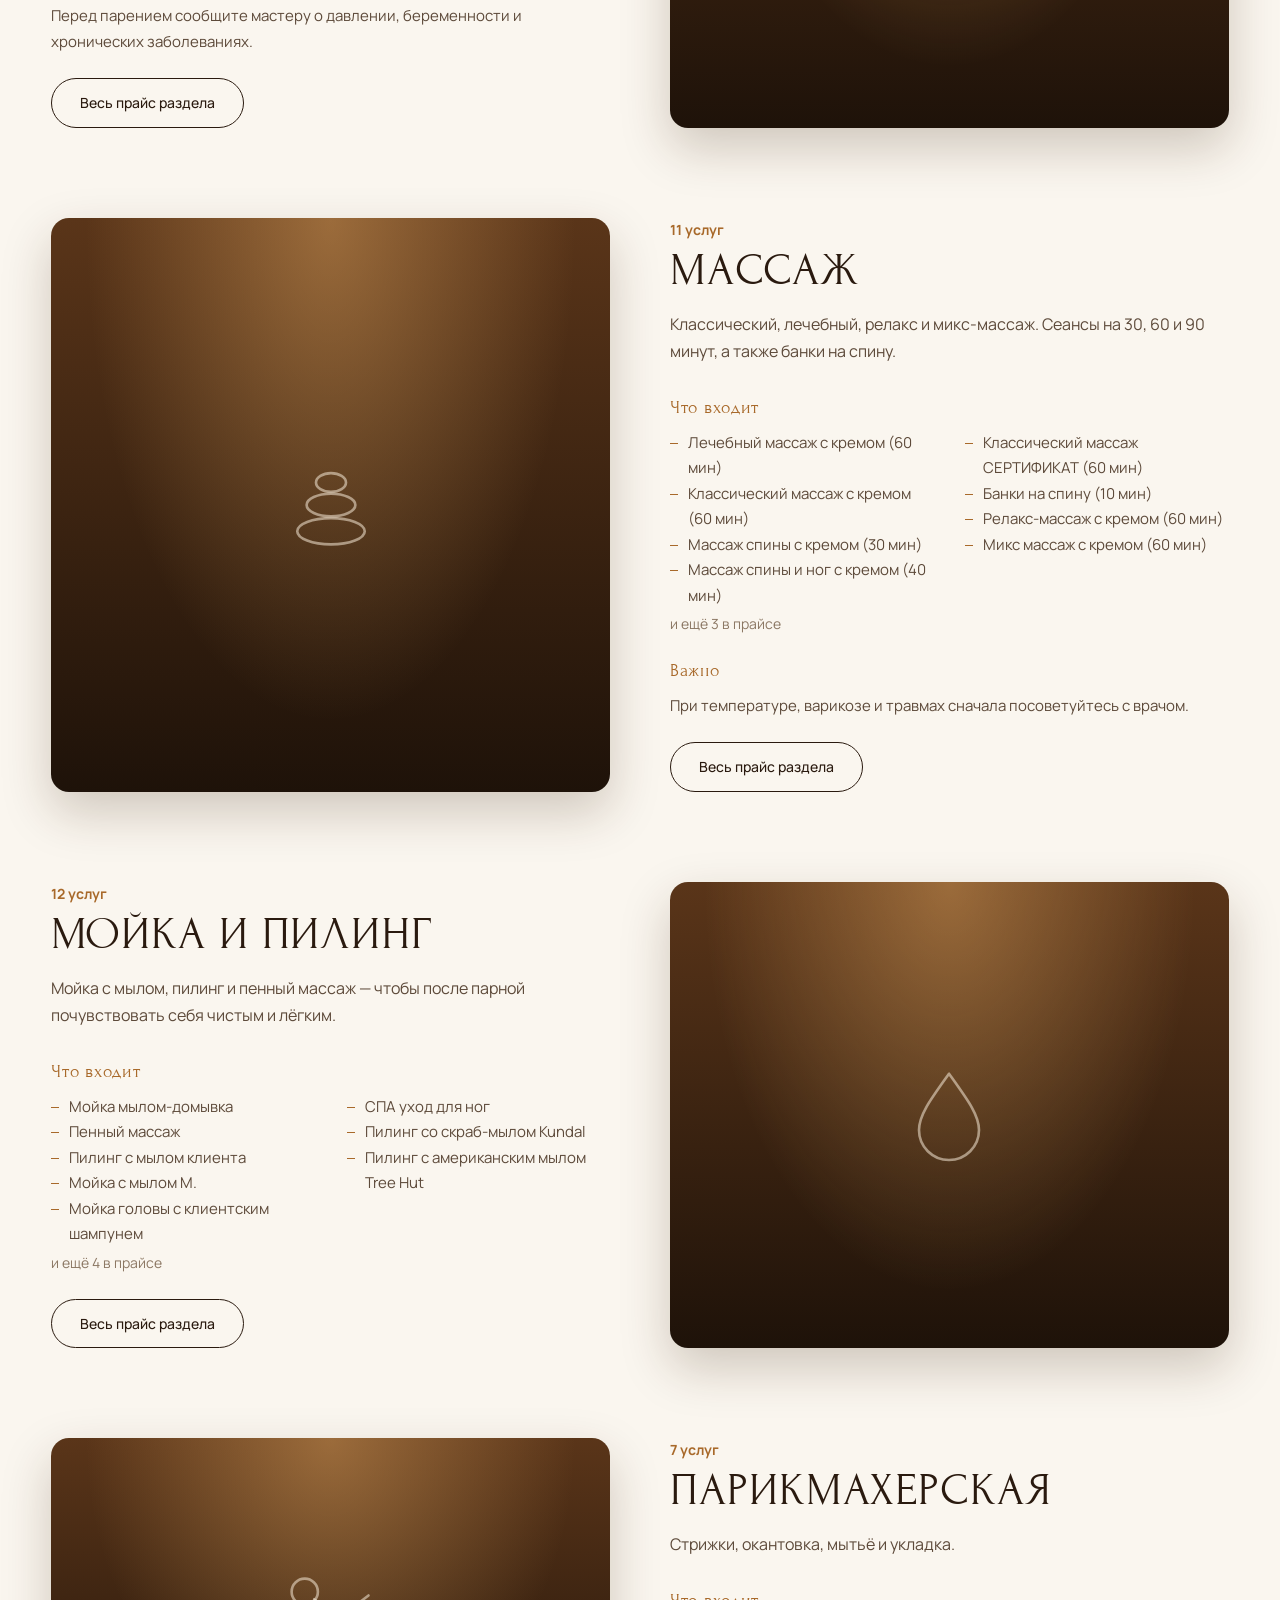
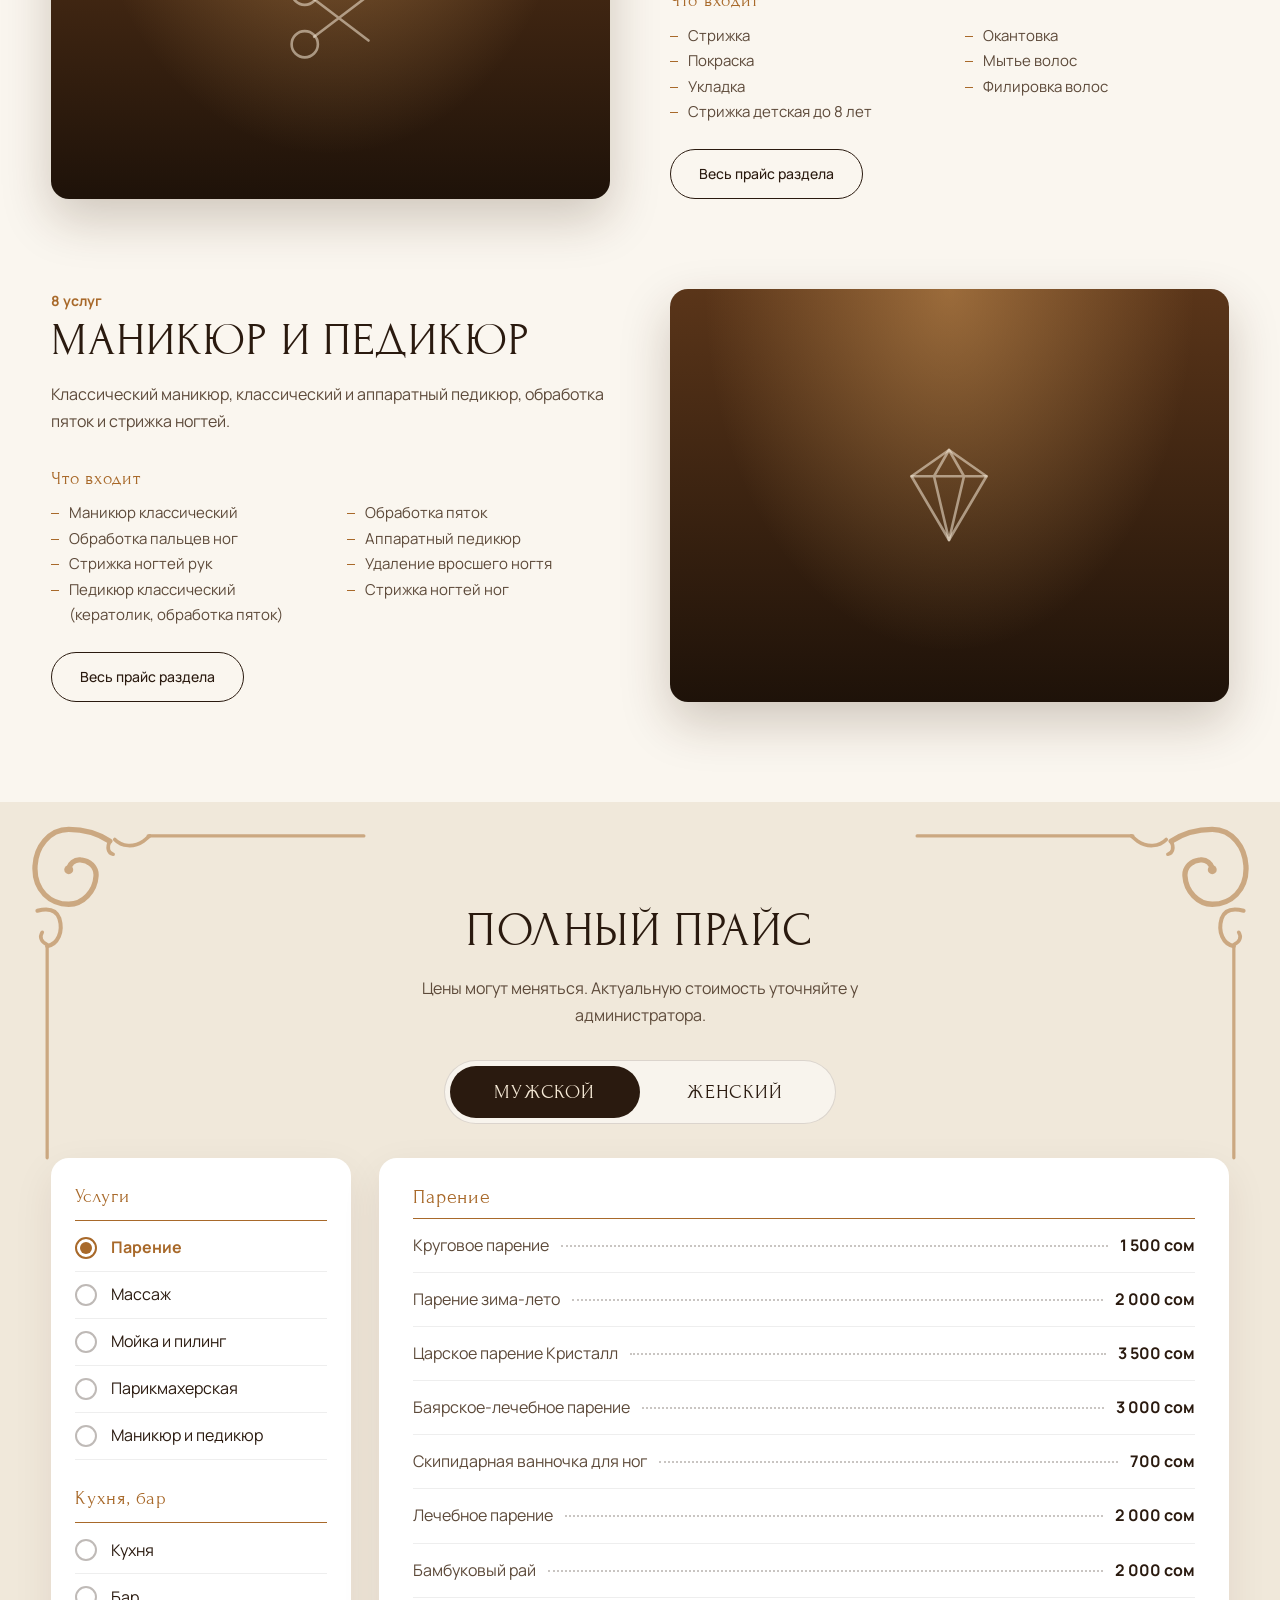
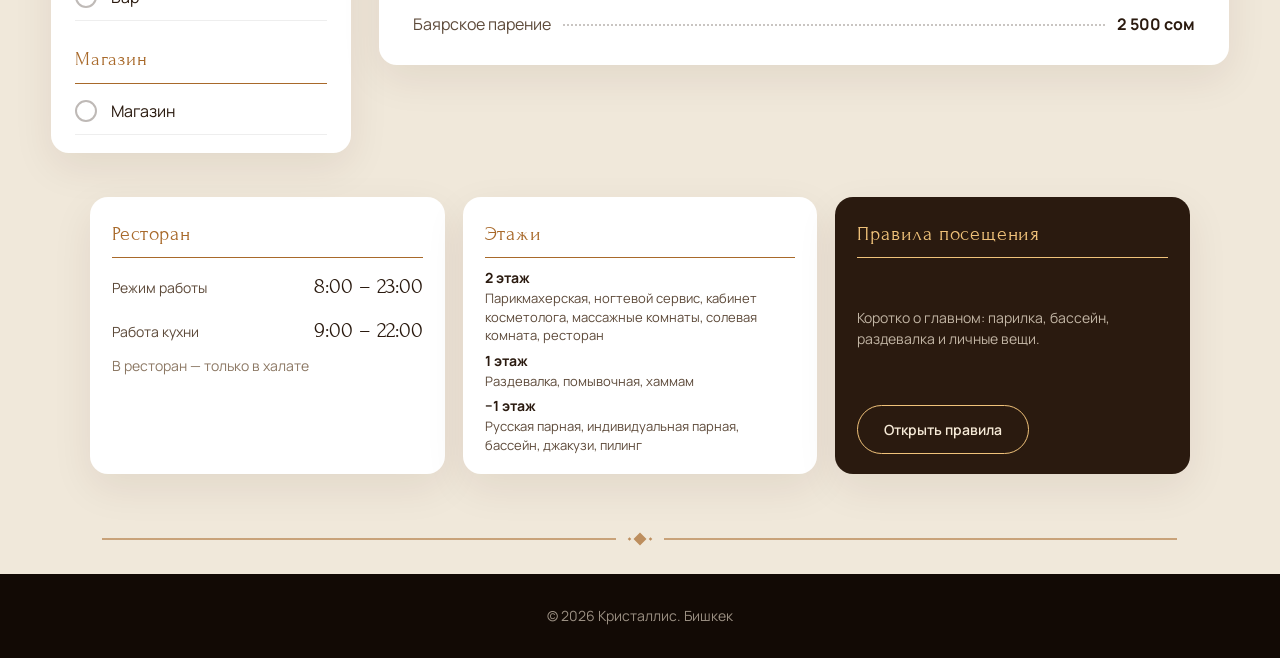
==== commit e0d0c9b3: "fix" ====
--- a/index.html
+++ b/index.html
@@ -25,6 +25,7 @@
     <link rel="stylesheet" href="./css/extra.css?v=6">
     <link rel="stylesheet" href="./css/rules.css?v=4">
     <link rel="stylesheet" href="./css/gallery.css?v=5">
+    <link rel="stylesheet" href="./css/herocards.css?v=2">
     <noscript>
         <style>
             .reveal, .hero__content > * { opacity: 1 !important; transform: none !important; }
--- a/css/gallery.css
+++ b/css/gallery.css
@@ -50,6 +50,7 @@
     position: absolute;
     bottom: -12px;
     left: 0;
+    z-index: 1;
     width: 4px;
     height: 4px;
     border-radius: 50%;
@@ -69,7 +70,6 @@
             95vw -30vh 0 1px rgba(255, 210, 140, 0.7);
     will-change: transform, opacity;
     animation: gal-sparks 18s ease-in-out infinite;
-    z-index: 1;
 }
 
 .galx__scroll {
@@ -79,7 +79,7 @@
     overflow-x: hidden;
     overflow-y: auto;
     overscroll-behavior: contain;
-    touch-action: pan-y;
+    touch-action: pan-x pan-y;
     -webkit-overflow-scrolling: touch;
     scrollbar-width: none;
     -ms-overflow-style: none;
@@ -392,28 +392,28 @@
     position: relative;
     width: 100%;
     padding-block: calc(var(--ch) * 0.22);
-    overflow: hidden;
+    overflow-x: auto;
+    overflow-y: hidden;
+    overscroll-behavior-x: contain;
+    touch-action: pan-x pan-y;
+    -webkit-overflow-scrolling: touch;
+    scrollbar-width: none;
+    -ms-overflow-style: none;
+}
+
+.gal-row::-webkit-scrollbar {
+    display: none;
+    width: 0;
+    height: 0;
 }
 
 .gal-row.has-active {
     z-index: 5;
-}
-
-.gal-shift {
-    transition: transform 0.6s cubic-bezier(0.22, 1, 0.36, 1);
-    will-change: transform;
 }
 
 .gal-track {
     display: flex;
     width: max-content;
-    animation: gal-run var(--dur, 60s) linear var(--delay, 0s) infinite;
-    animation-direction: var(--dir, normal);
-    will-change: transform;
-}
-
-.gal-row.is-paused .gal-track {
-    animation-play-state: paused;
 }
 
 .gal-card {
@@ -478,16 +478,6 @@
     }
 }
 
-@keyframes gal-run {
-    from {
-        transform: translate3d(0, 0, 0);
-    }
-
-    to {
-        transform: translate3d(-50%, 0, 0);
-    }
-}
-
 @keyframes gal-drift {
     0% {
         transform: translate3d(0, 0, 0) scale(1);
--- a/css/herocards.css
+++ b/css/herocards.css
@@ -0,0 +1,147 @@
+.hero.has-cards {
+    --hc-gap: 14px;
+    --hc-w: clamp(104px, min(calc((92vw - 2 * var(--hc-gap)) / 3), 21vh), 340px);
+    --hc-h: calc(var(--hc-w) * 0.72);
+    --hc-cols: 3;
+    display: flex;
+    flex-direction: column;
+    align-items: stretch;
+    justify-content: flex-start;
+    padding: clamp(96px, 12vh, 150px) 0 clamp(20px, 3.5vh, 44px);
+}
+
+.hero.has-cards .hero__content {
+    flex: 0 0 auto;
+    width: min(1240px, 92%);
+    margin-block: auto;
+    margin-inline: auto;
+}
+
+.hero.has-cards .hero__text {
+    margin: clamp(10px, 2vh, 24px) auto clamp(14px, 3vh, 32px);
+}
+
+.hcards {
+    position: relative;
+    z-index: 3;
+    display: flex;
+    flex: 0 0 auto;
+    flex-wrap: wrap;
+    justify-content: center;
+    gap: var(--hc-gap);
+    width: calc(var(--hc-w) * var(--hc-cols) + var(--hc-gap) * (var(--hc-cols) - 1));
+    max-width: 100%;
+    margin: clamp(12px, 2.4vh, 30px) auto 0;
+}
+
+.hcard {
+    position: relative;
+    flex: 0 0 auto;
+    width: var(--hc-w);
+    height: var(--hc-h);
+    padding: 0;
+    overflow: hidden;
+    border: 1px solid rgba(240, 194, 122, 0.5);
+    border-radius: 16px;
+    background:
+            radial-gradient(ellipse at 50% 0, rgba(255, 190, 110, 0.35), transparent 62%),
+            linear-gradient(180deg, #5a3519, #1e1209);
+    box-shadow: 0 12px 30px rgba(0, 0, 0, 0.5);
+    color: var(--cream);
+    text-align: left;
+    cursor: pointer;
+    isolation: isolate;
+    opacity: 0;
+    transform: translateY(18px);
+    animation: hc-in 0.7s var(--d, 0.9s) forwards;
+    transition: transform 0.3s ease, border-color 0.3s;
+    -webkit-user-select: none;
+    user-select: none;
+}
+
+.hcard:hover {
+    border-color: rgba(240, 194, 122, 0.9);
+}
+
+.hcard:active {
+    transform: scale(0.97);
+}
+
+.hcard__img {
+    position: absolute;
+    inset: 0;
+}
+
+.hcard__img img {
+    width: 100%;
+    height: 100%;
+    object-fit: cover;
+    pointer-events: none;
+}
+
+.hcard::after {
+    content: '';
+    position: absolute;
+    inset: 0;
+    background: linear-gradient(180deg, rgba(14, 8, 4, 0.05) 30%, rgba(14, 8, 4, 0.88) 100%);
+}
+
+.hcard__body {
+    position: absolute;
+    right: 0;
+    bottom: 0;
+    left: 0;
+    z-index: 1;
+    display: flex;
+    flex-direction: column;
+    gap: 2px;
+    padding: 10px 12px 12px;
+}
+
+.hcard__name {
+    font-family: var(--font-head);
+    font-size: clamp(12px, calc(var(--hc-w) * 0.075), 24px);
+    letter-spacing: 0.04em;
+    line-height: 1.15;
+    text-transform: uppercase;
+}
+
+.hcard__count {
+    color: var(--amber);
+    font-size: clamp(9px, calc(var(--hc-w) * 0.034), 12px);
+    font-weight: 700;
+    letter-spacing: 0.1em;
+    text-transform: uppercase;
+}
+
+@keyframes hc-in {
+    to {
+        opacity: 1;
+        transform: none;
+    }
+}
+
+@media (orientation: landscape) and (min-width: 900px) {
+    .hero.has-cards {
+        --hc-cols: 5;
+        --hc-w: clamp(110px, min(calc((92vw - 4 * var(--hc-gap)) / 5), 19vh), 300px);
+        padding-top: clamp(104px, 16vh, 160px);
+    }
+}
+
+@media (max-width: 480px) {
+    .hcard__count {
+        display: none;
+    }
+
+    .hcard__body {
+        padding: 8px 9px 9px;
+    }
+}
+
+@media (prefers-reduced-motion: reduce) {
+    .hcard {
+        opacity: 1;
+        transform: none;
+    }
+}
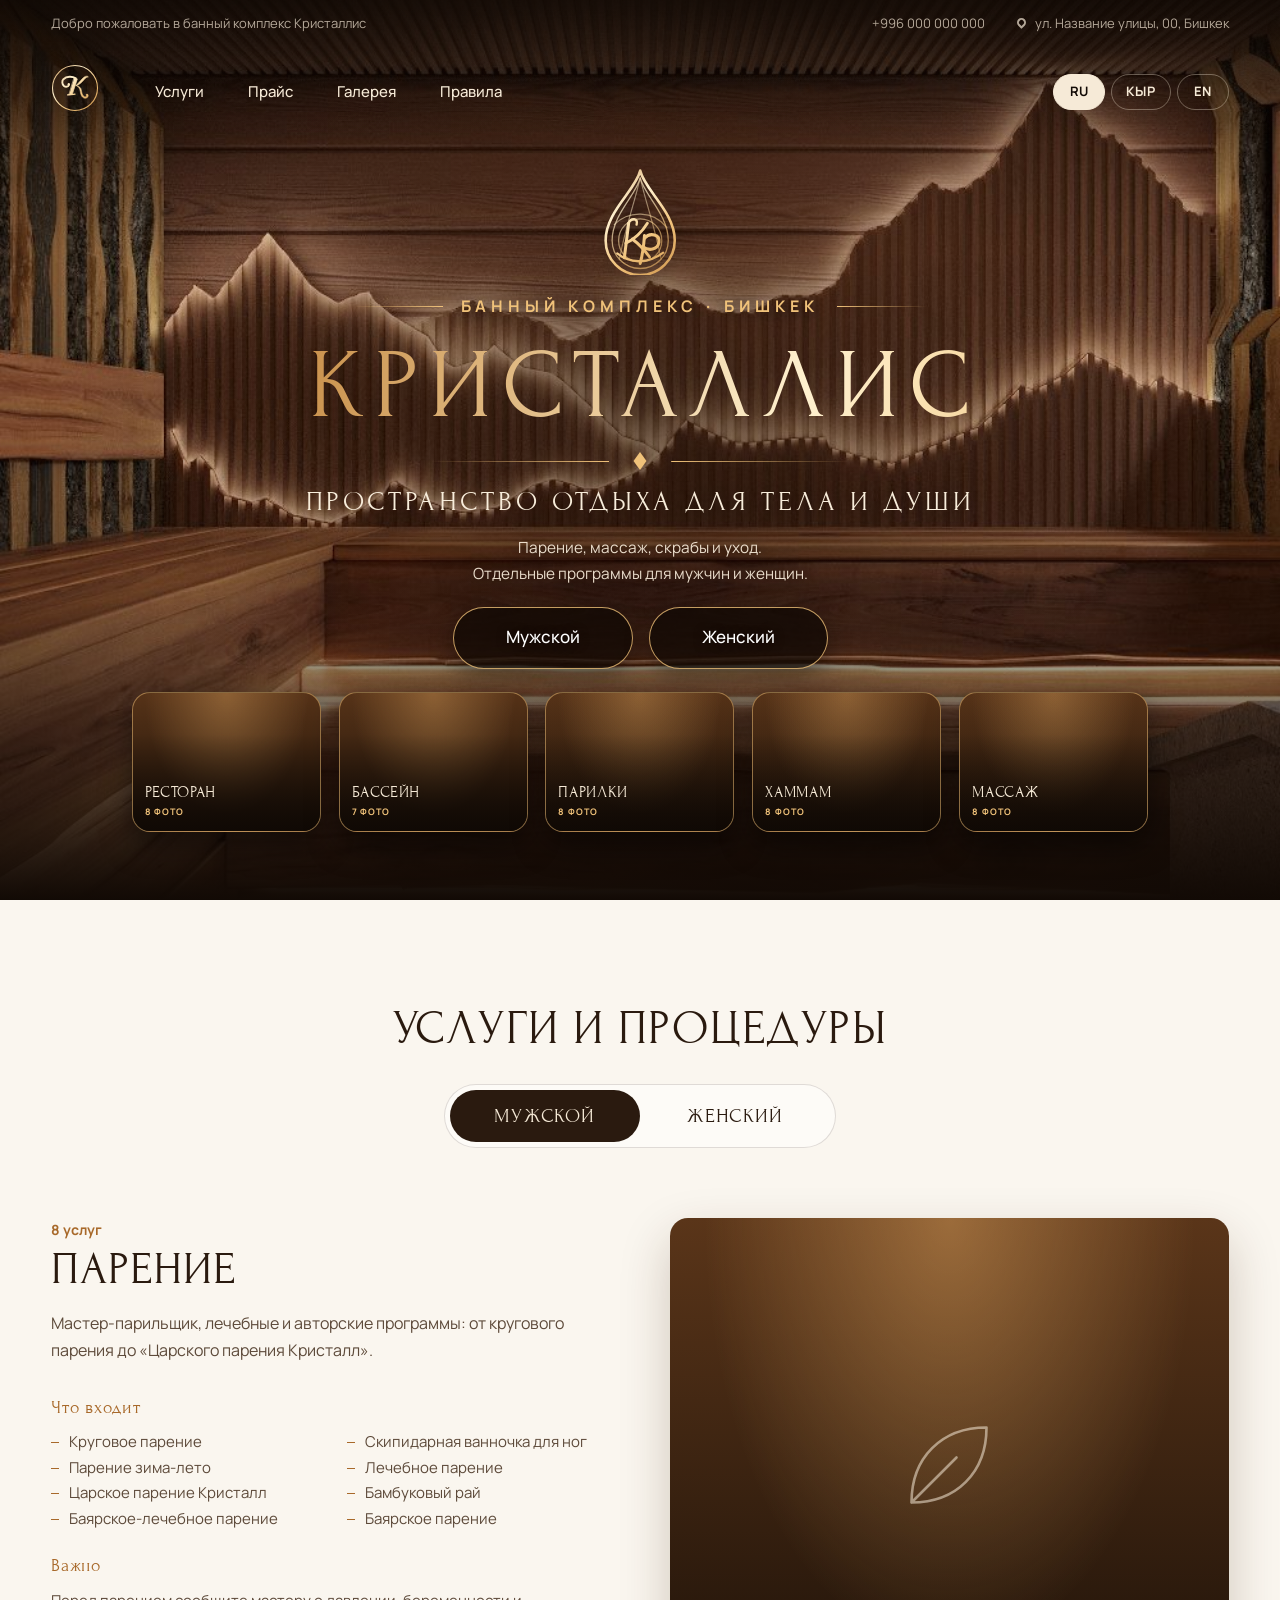
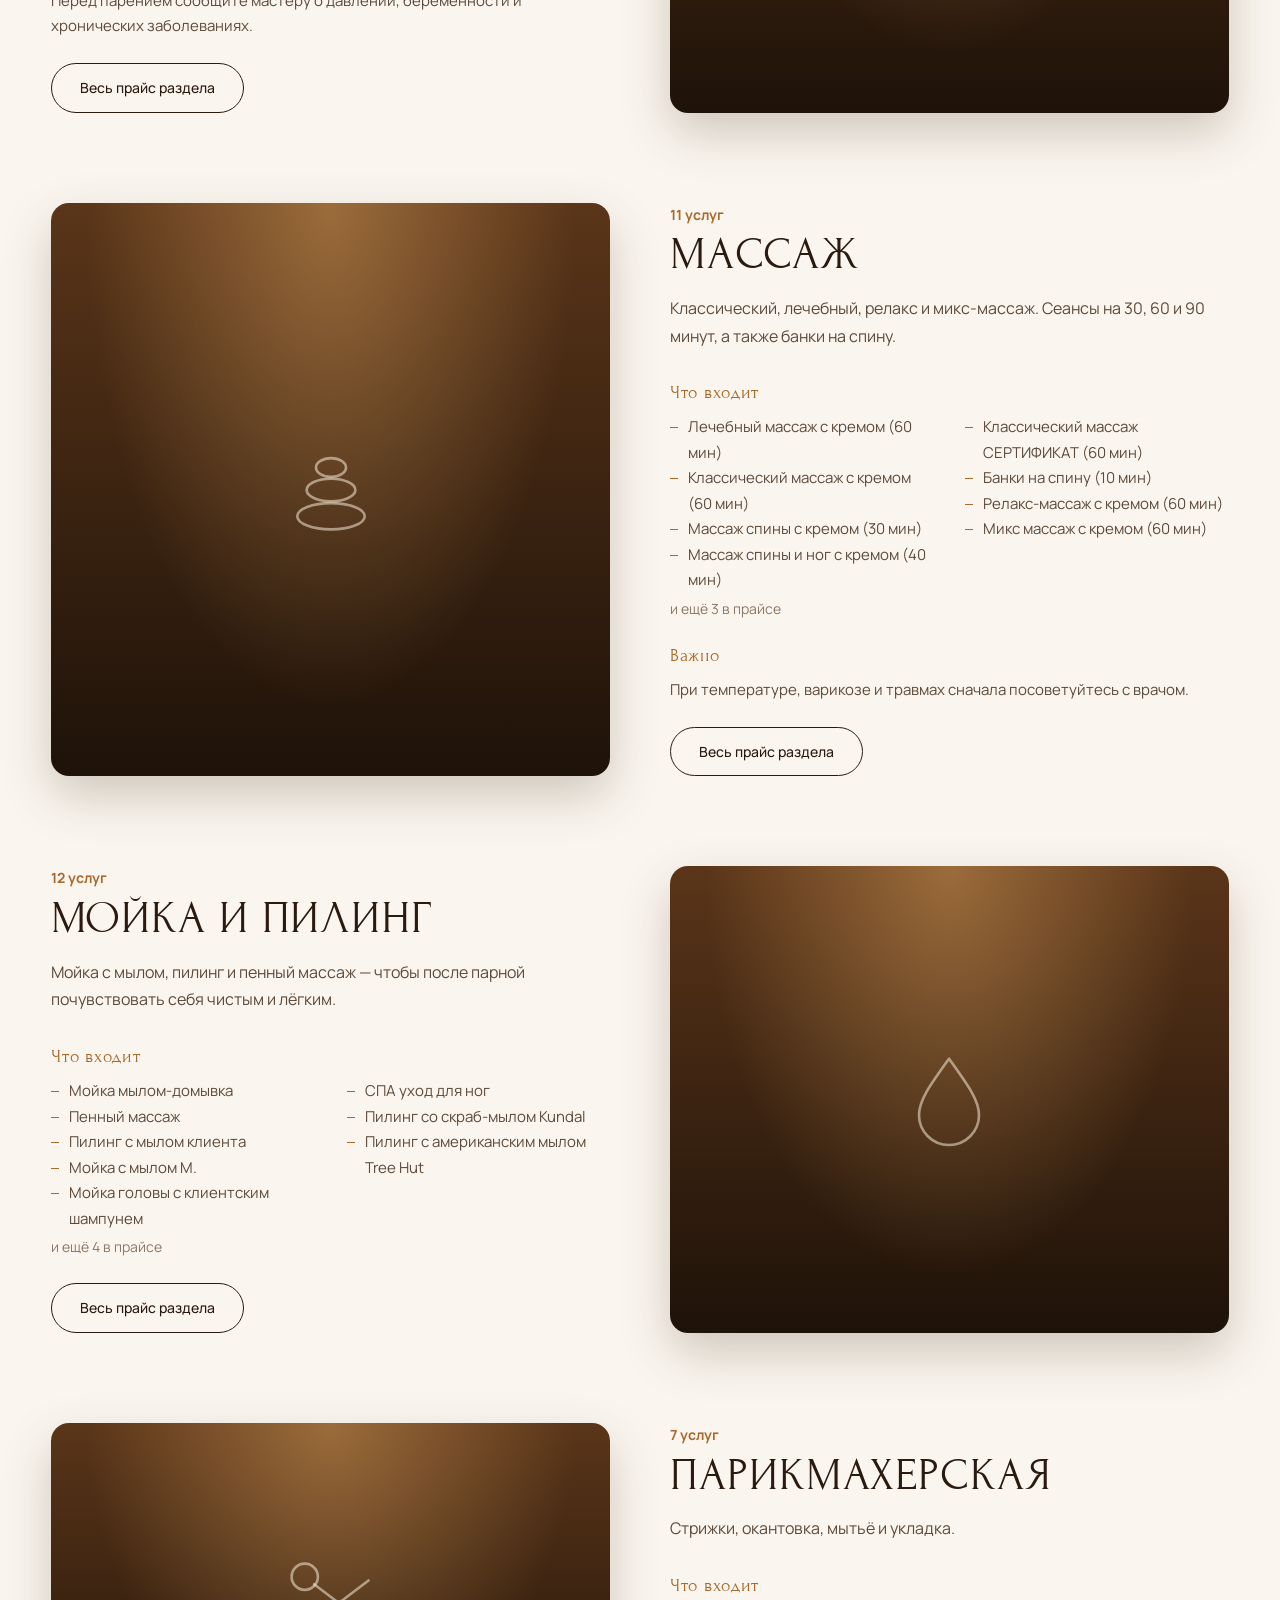
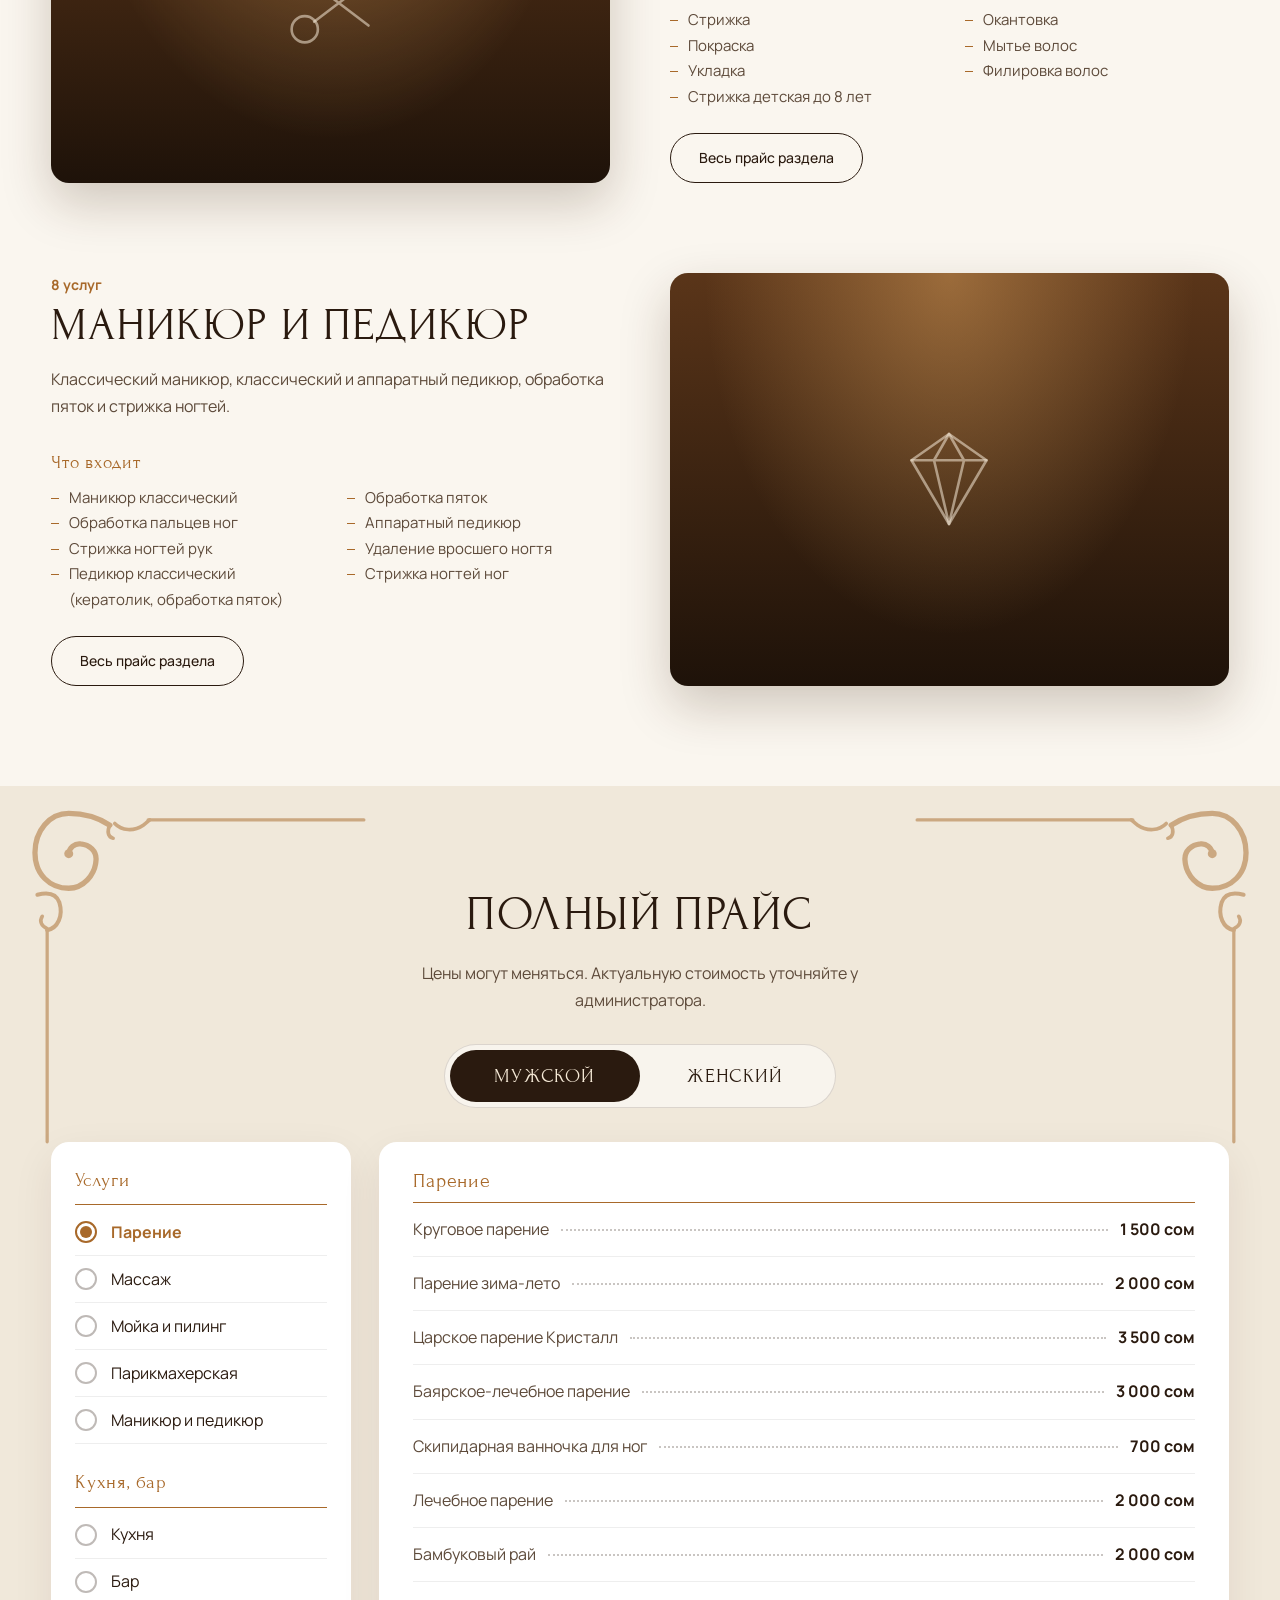
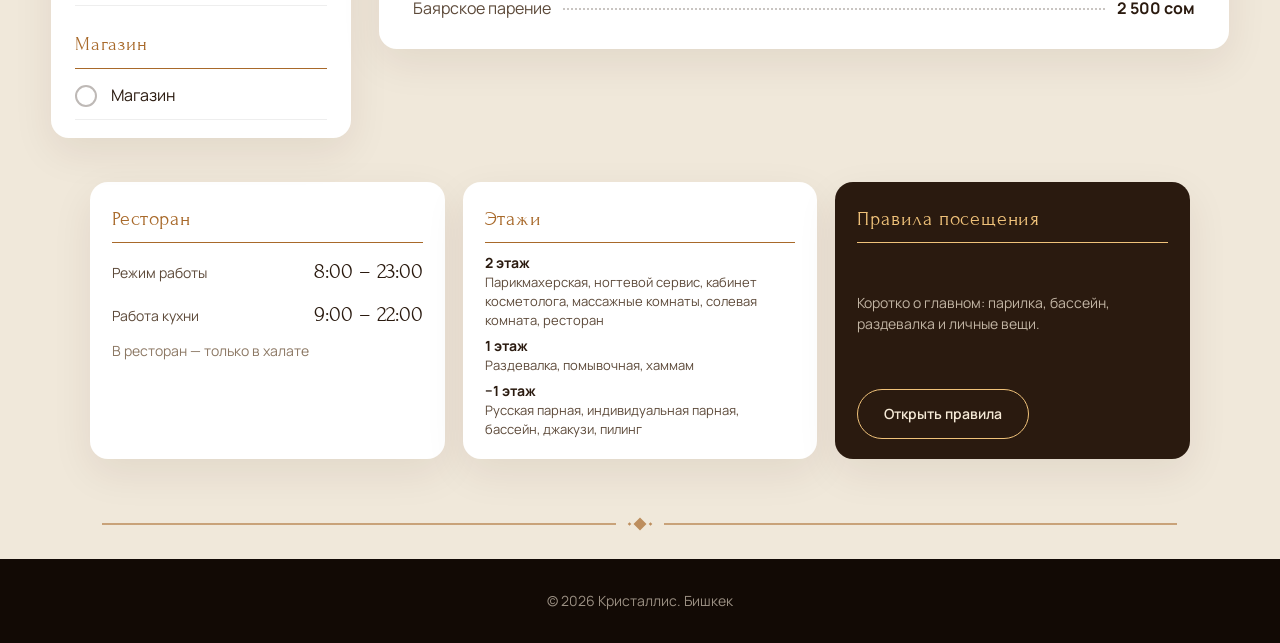
==== commit 077c4d71: "fix" ====
--- a/index.html
+++ b/index.html
@@ -25,7 +25,7 @@
     <link rel="stylesheet" href="./css/extra.css?v=6">
     <link rel="stylesheet" href="./css/rules.css?v=4">
     <link rel="stylesheet" href="./css/gallery.css?v=5">
-    <link rel="stylesheet" href="./css/herocards.css?v=2">
+    <link rel="stylesheet" href="./css/herocards.css?v=3">
     <noscript>
         <style>
             .reveal, .hero__content > * { opacity: 1 !important; transform: none !important; }
--- a/css/herocards.css
+++ b/css/herocards.css
@@ -1,24 +1,23 @@
 .hero.has-cards {
     --hc-gap: 14px;
-    --hc-w: clamp(104px, min(calc((92vw - 2 * var(--hc-gap)) / 3), 21vh), 340px);
-    --hc-h: calc(var(--hc-w) * 0.72);
     --hc-cols: 3;
+    --hc-w: clamp(88px, min(calc((92vw - 2 * var(--hc-gap)) / 3), 20vh), 320px);
+    --hc-h: calc(var(--hc-w) * 0.74);
     display: flex;
     flex-direction: column;
     align-items: stretch;
-    justify-content: flex-start;
-    padding: clamp(96px, 12vh, 150px) 0 clamp(20px, 3.5vh, 44px);
+    justify-content: center;
+    padding: clamp(96px, 12vh, 150px) 0 clamp(24px, 4vh, 48px);
 }
 
 .hero.has-cards .hero__content {
     flex: 0 0 auto;
     width: min(1240px, 92%);
-    margin-block: auto;
-    margin-inline: auto;
+    margin: 0 auto;
 }
 
 .hero.has-cards .hero__text {
-    margin: clamp(10px, 2vh, 24px) auto clamp(14px, 3vh, 32px);
+    margin: clamp(10px, 2vh, 24px) auto clamp(14px, 2.6vh, 30px);
 }
 
 .hcards {
@@ -31,7 +30,7 @@
     gap: var(--hc-gap);
     width: calc(var(--hc-w) * var(--hc-cols) + var(--hc-gap) * (var(--hc-cols) - 1));
     max-width: 100%;
-    margin: clamp(12px, 2.4vh, 30px) auto 0;
+    margin: clamp(14px, 2.6vh, 32px) auto 0;
 }
 
 .hcard {
@@ -54,17 +53,26 @@
     opacity: 0;
     transform: translateY(18px);
     animation: hc-in 0.7s var(--d, 0.9s) forwards;
-    transition: transform 0.3s ease, border-color 0.3s;
+    transition: transform 0.35s cubic-bezier(0.22, 1, 0.36, 1), border-color 0.3s, box-shadow 0.3s;
     -webkit-user-select: none;
     user-select: none;
-}
-
-.hcard:hover {
-    border-color: rgba(240, 194, 122, 0.9);
+    -webkit-tap-highlight-color: transparent;
 }
 
 .hcard:active {
     transform: scale(0.97);
+}
+
+@media (hover: hover) {
+    .hcard:hover {
+        border-color: rgba(240, 194, 122, 0.95);
+        box-shadow: 0 16px 38px rgba(0, 0, 0, 0.6);
+        transform: translateY(-4px);
+    }
+
+    .hcard:hover .hcard__img img {
+        transform: scale(1.07);
+    }
 }
 
 .hcard__img {
@@ -77,13 +85,14 @@
     height: 100%;
     object-fit: cover;
     pointer-events: none;
+    transition: transform 0.8s ease;
 }
 
 .hcard::after {
     content: '';
     position: absolute;
     inset: 0;
-    background: linear-gradient(180deg, rgba(14, 8, 4, 0.05) 30%, rgba(14, 8, 4, 0.88) 100%);
+    background: linear-gradient(180deg, rgba(14, 8, 4, 0.05) 30%, rgba(14, 8, 4, 0.9) 100%);
 }
 
 .hcard__body {
@@ -100,7 +109,7 @@
 
 .hcard__name {
     font-family: var(--font-head);
-    font-size: clamp(12px, calc(var(--hc-w) * 0.075), 24px);
+    font-size: clamp(12px, calc(var(--hc-w) * 0.085), 24px);
     letter-spacing: 0.04em;
     line-height: 1.15;
     text-transform: uppercase;
@@ -108,7 +117,7 @@
 
 .hcard__count {
     color: var(--amber);
-    font-size: clamp(9px, calc(var(--hc-w) * 0.034), 12px);
+    font-size: clamp(9px, calc(var(--hc-w) * 0.038), 12px);
     font-weight: 700;
     letter-spacing: 0.1em;
     text-transform: uppercase;
@@ -124,12 +133,56 @@
 @media (orientation: landscape) and (min-width: 900px) {
     .hero.has-cards {
         --hc-cols: 5;
-        --hc-w: clamp(110px, min(calc((92vw - 4 * var(--hc-gap)) / 5), 19vh), 300px);
-        padding-top: clamp(104px, 16vh, 160px);
+        --hc-gap: clamp(12px, 1.4vw, 22px);
+        --hc-w: clamp(130px, min(calc((92vw - 4 * var(--hc-gap)) / 5), 21vh), 270px);
+        padding-top: clamp(104px, 15vh, 150px);
+        padding-bottom: clamp(20px, 4vh, 44px);
+    }
+
+    .hero.has-cards .hero__content {
+        --logo-h: clamp(60px, min(10vw, 12vh), 120px);
+        padding-top: calc(var(--logo-h) + clamp(10px, 2vh, 20px));
+    }
+
+    .hero.has-cards .hero__eyebrow {
+        margin-bottom: clamp(8px, 1.6vh, 16px);
+    }
+
+    .hero.has-cards .hero__brand {
+        font-size: clamp(34px, min(8vw, 11vh), 110px);
+    }
+
+    .hero.has-cards .hero__orn {
+        margin: clamp(6px, 1.2vh, 14px) 0;
+    }
+
+    .hero.has-cards .hero__tag {
+        font-size: clamp(15px, min(2.2vw, 3.2vh), 32px);
+    }
+
+    .hero.has-cards .hero__text {
+        margin: clamp(8px, 1.6vh, 16px) auto clamp(12px, 2.2vh, 22px);
+        font-size: clamp(13px, min(1.2vw, 1.9vh), 17px);
+    }
+
+    .hero.has-cards .pill {
+        padding: clamp(10px, 1.7vh, 16px) 52px;
+    }
+
+    .hcard {
+        border-radius: 18px;
     }
 }
 
 @media (max-width: 480px) {
+    .hero.has-cards {
+        --hc-gap: 10px;
+    }
+
+    .hcard {
+        border-radius: 14px;
+    }
+
     .hcard__count {
         display: none;
     }
@@ -144,4 +197,8 @@
         opacity: 1;
         transform: none;
     }
+
+    .hcard__img img {
+        transition: none;
+    }
 }
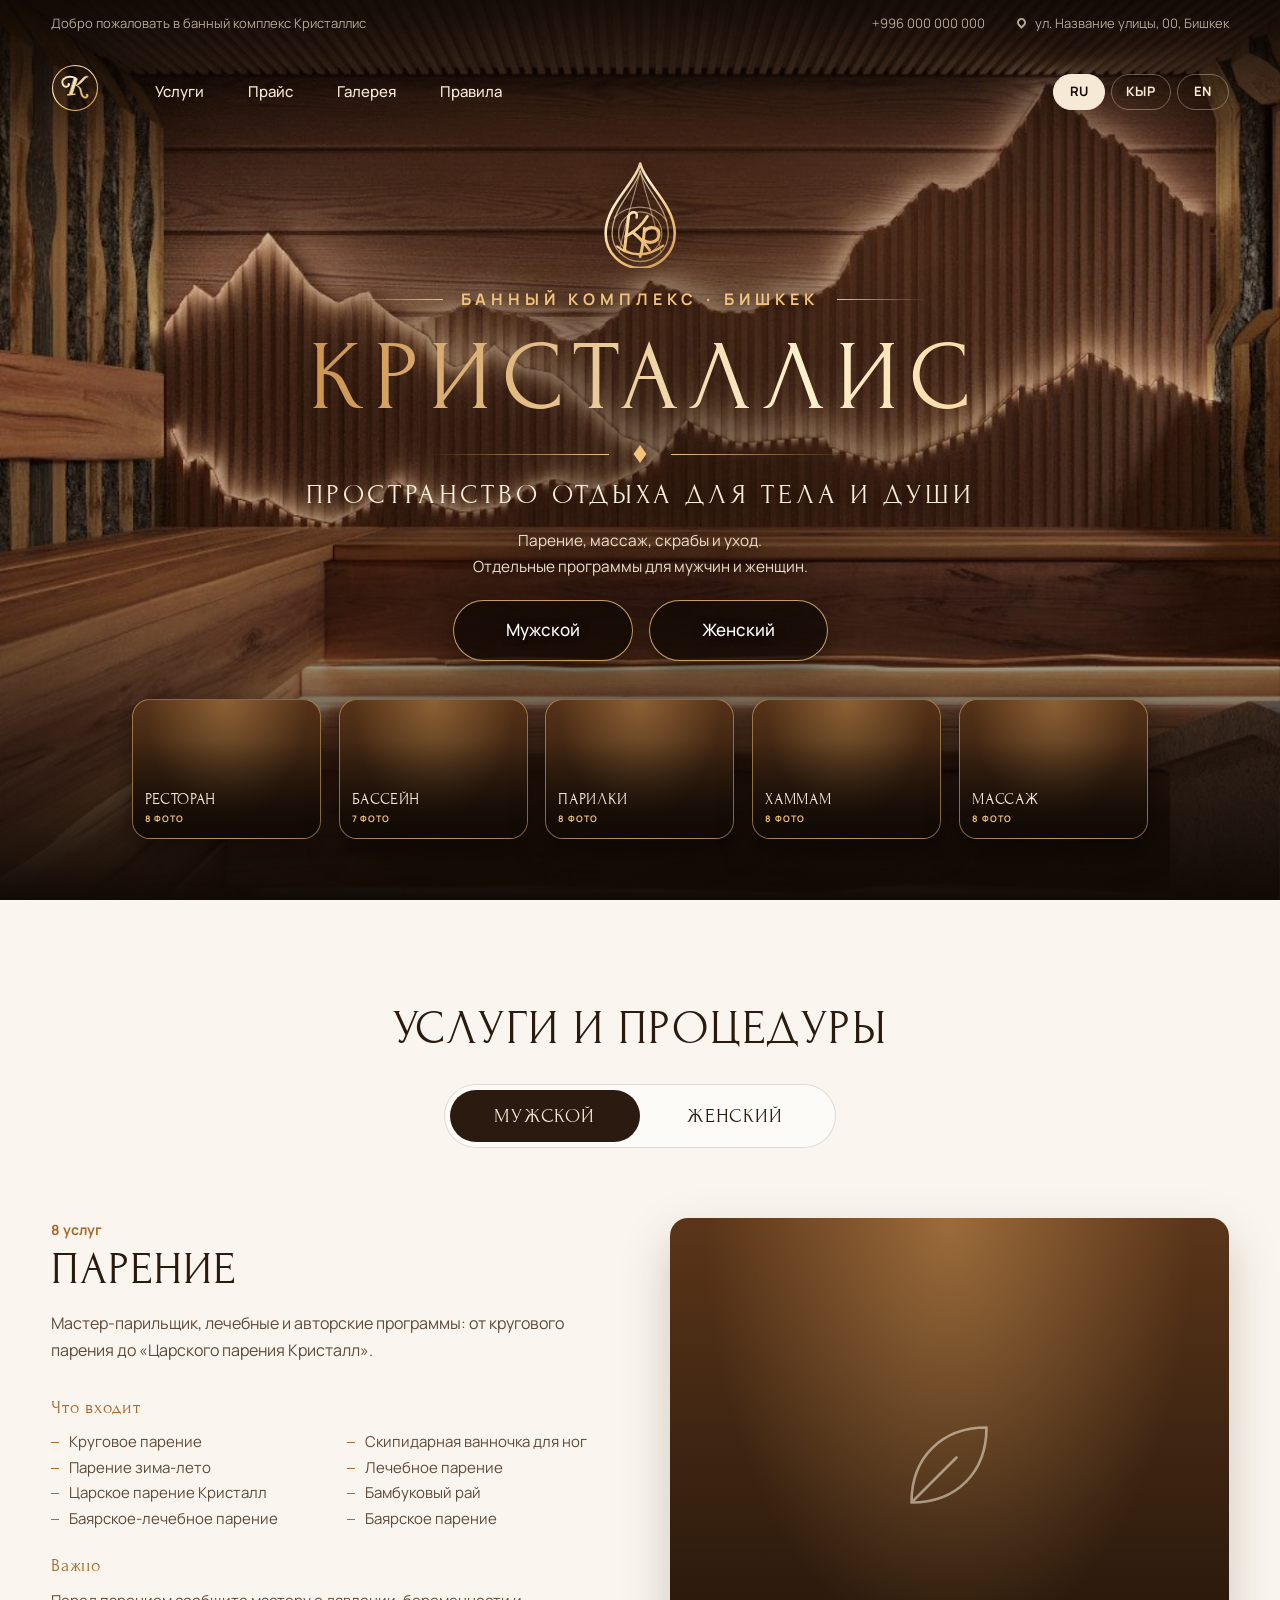
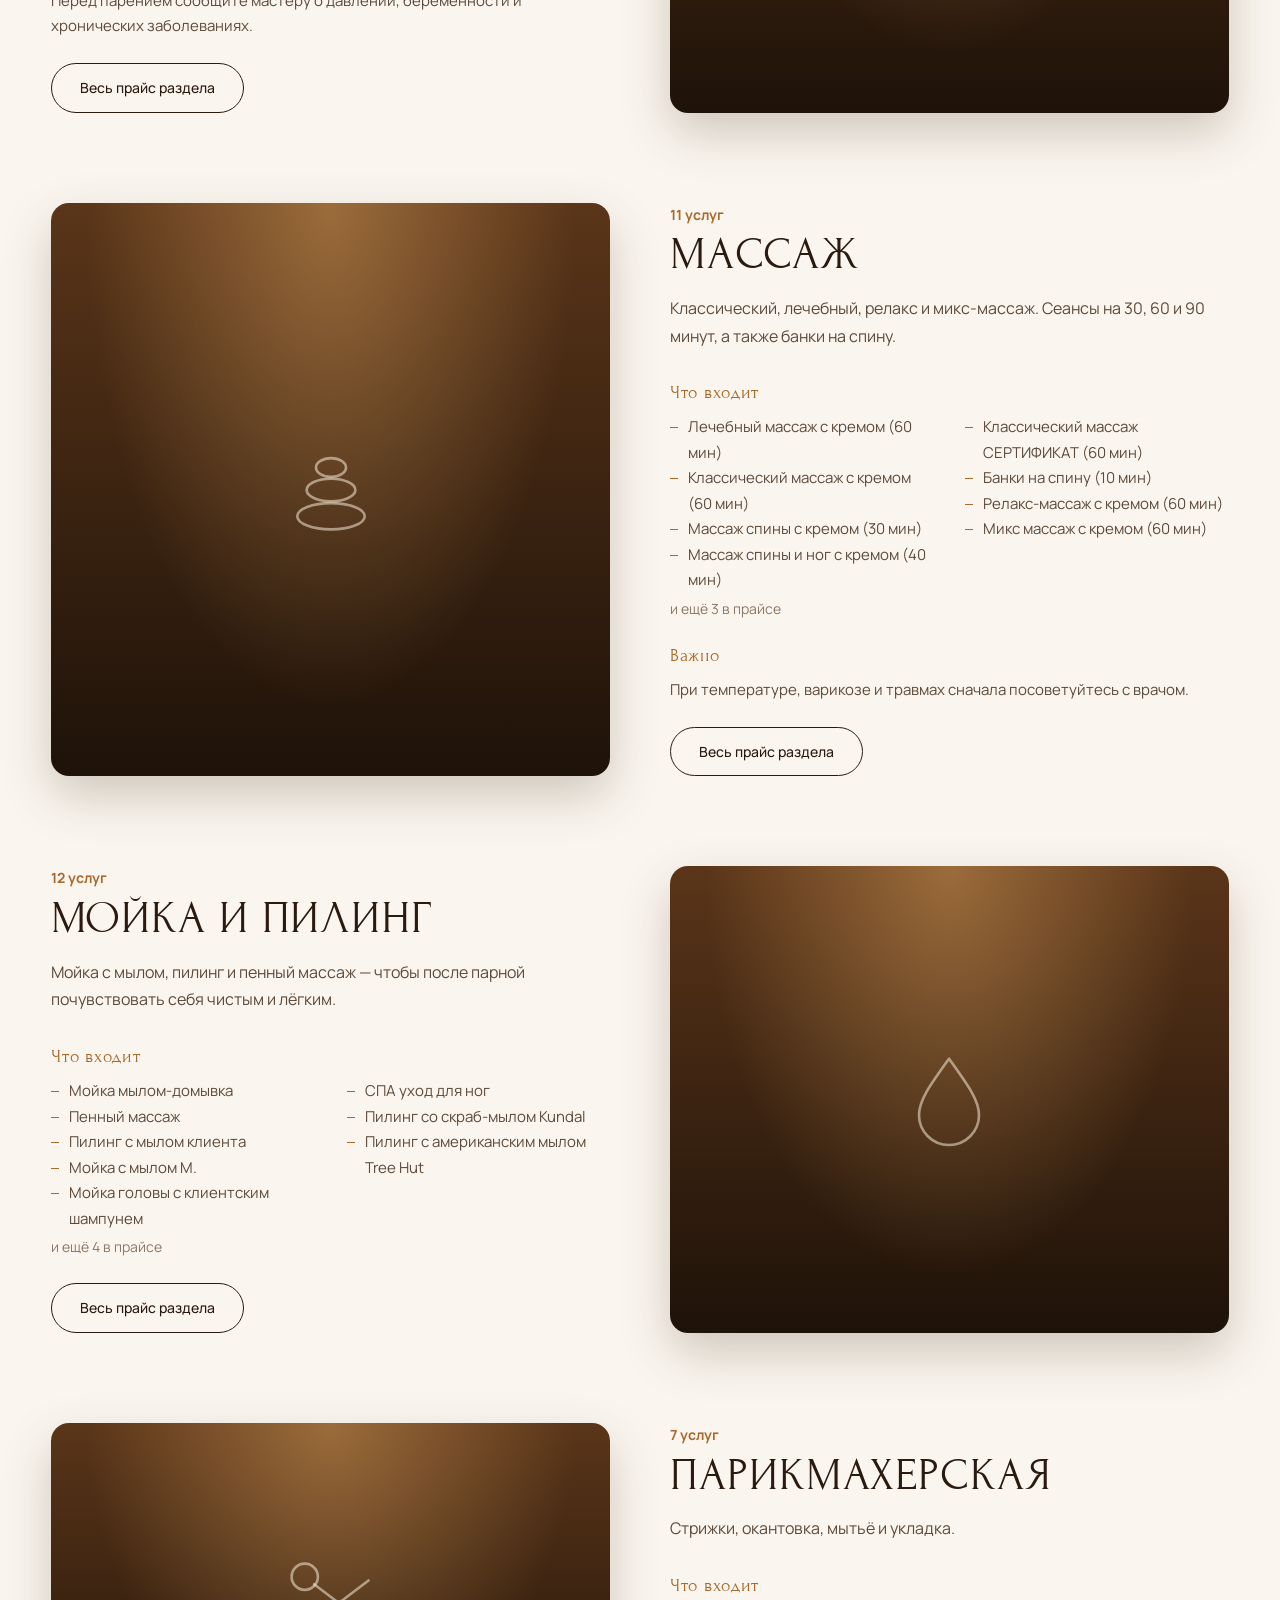
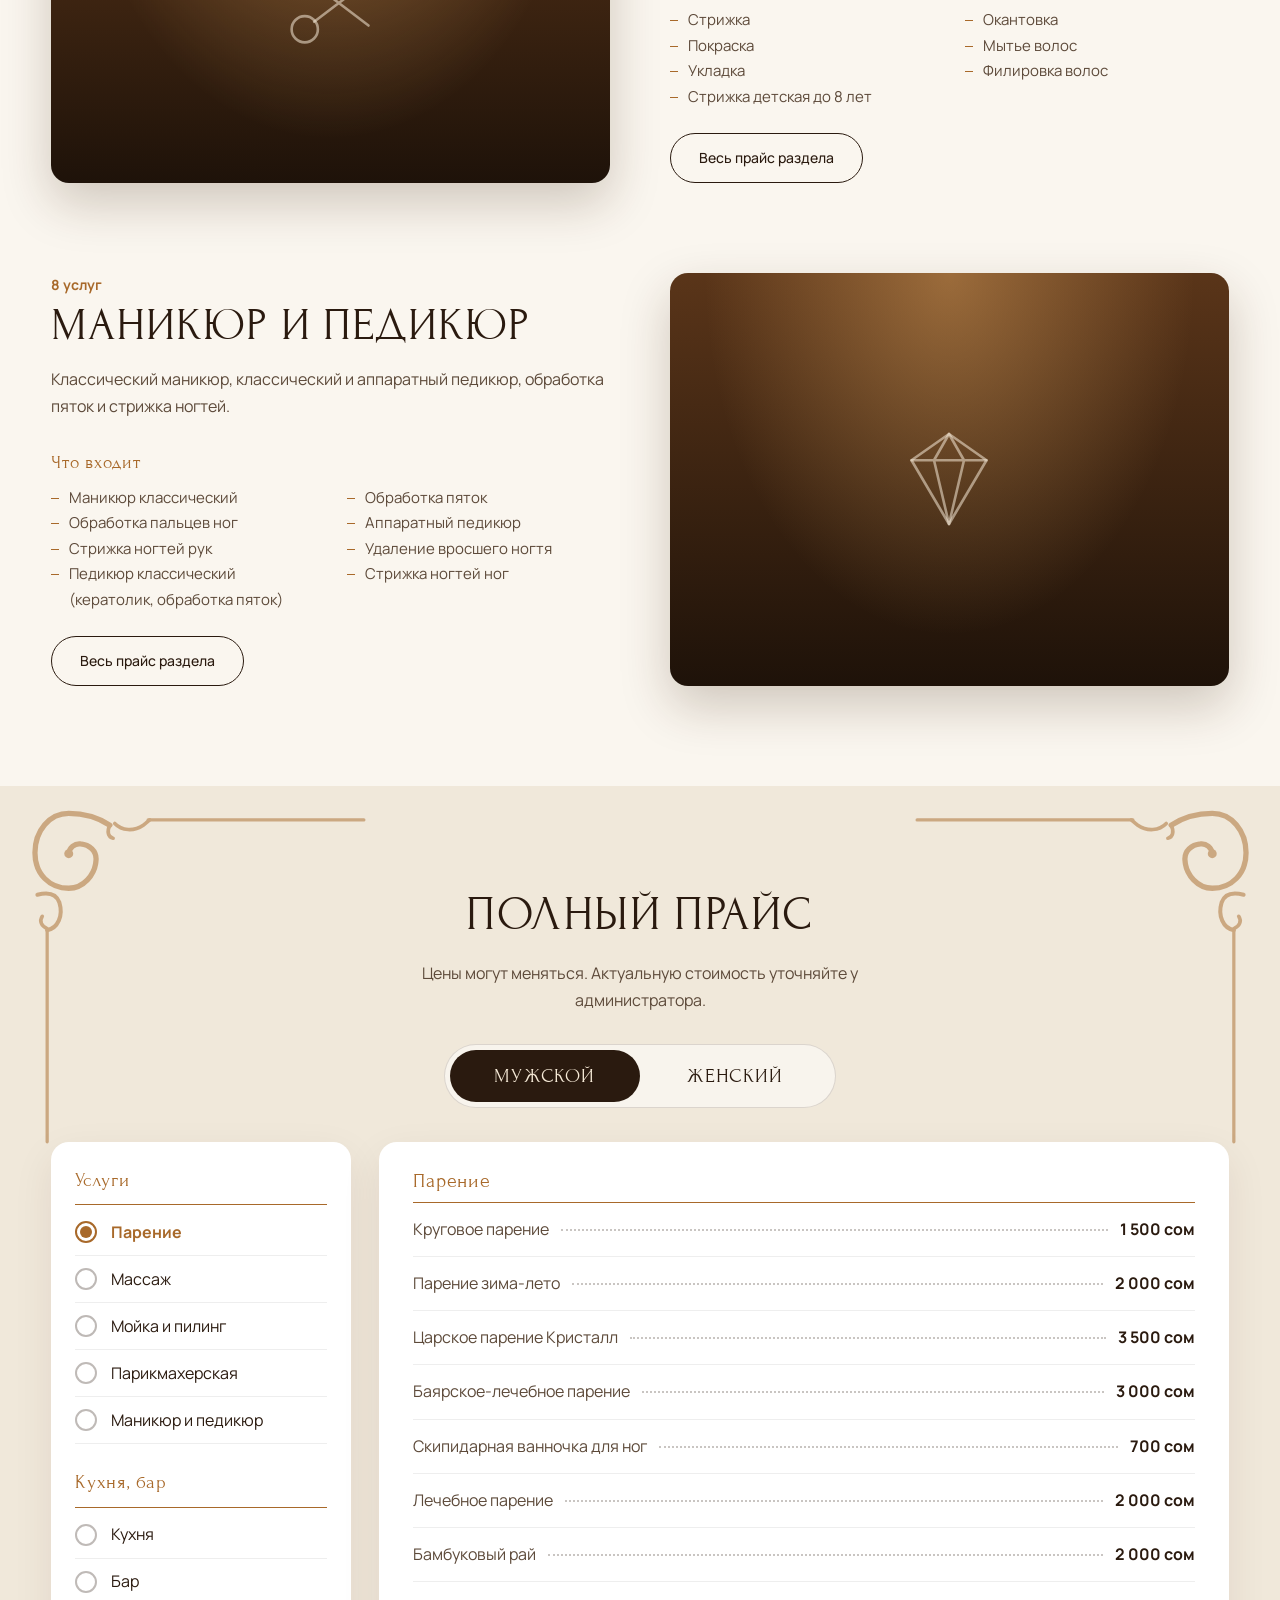
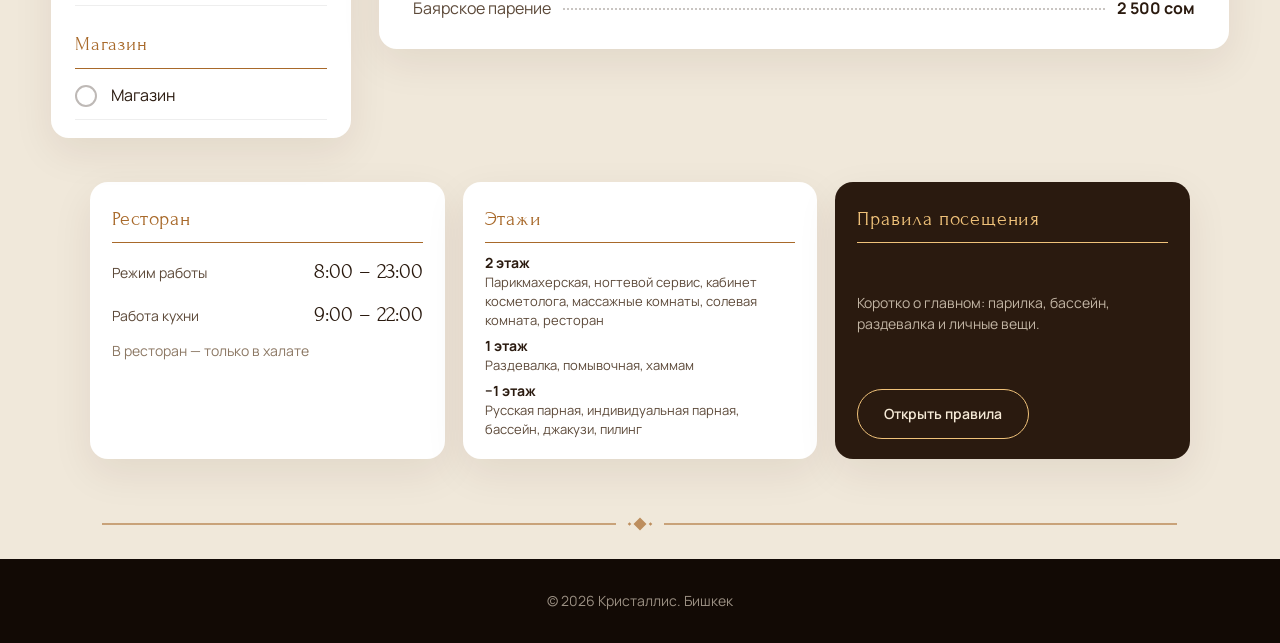
==== commit 23a3e6c0: "fix" ====
--- a/index.html
+++ b/index.html
@@ -25,7 +25,7 @@
     <link rel="stylesheet" href="./css/extra.css?v=6">
     <link rel="stylesheet" href="./css/rules.css?v=4">
     <link rel="stylesheet" href="./css/gallery.css?v=5">
-    <link rel="stylesheet" href="./css/herocards.css?v=3">
+    <link rel="stylesheet" href="./css/herocards.css?v=4">
     <noscript>
         <style>
             .reveal, .hero__content > * { opacity: 1 !important; transform: none !important; }
--- a/css/herocards.css
+++ b/css/herocards.css
@@ -30,7 +30,7 @@
     gap: var(--hc-gap);
     width: calc(var(--hc-w) * var(--hc-cols) + var(--hc-gap) * (var(--hc-cols) - 1));
     max-width: 100%;
-    margin: clamp(14px, 2.6vh, 32px) auto 0;
+    margin: clamp(26px, 4.2vh, 50px) auto 0;
 }
 
 .hcard {
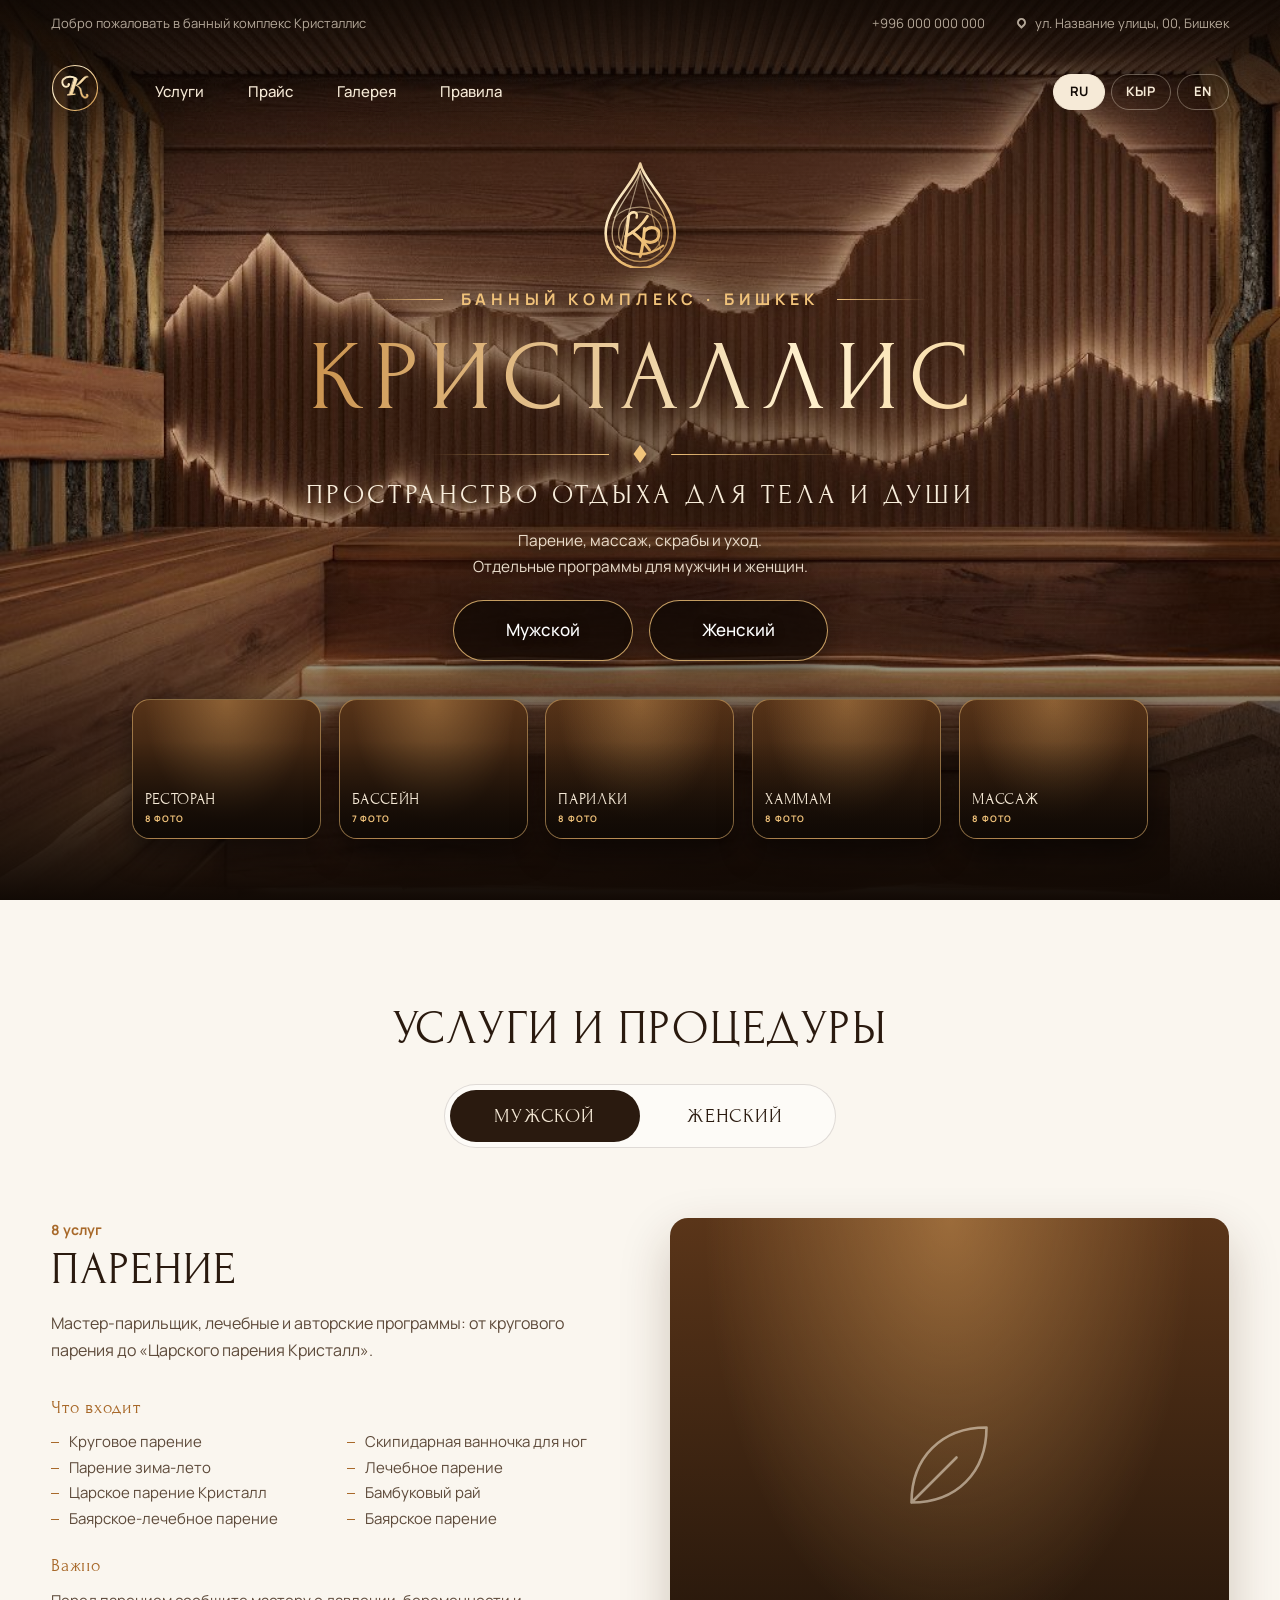
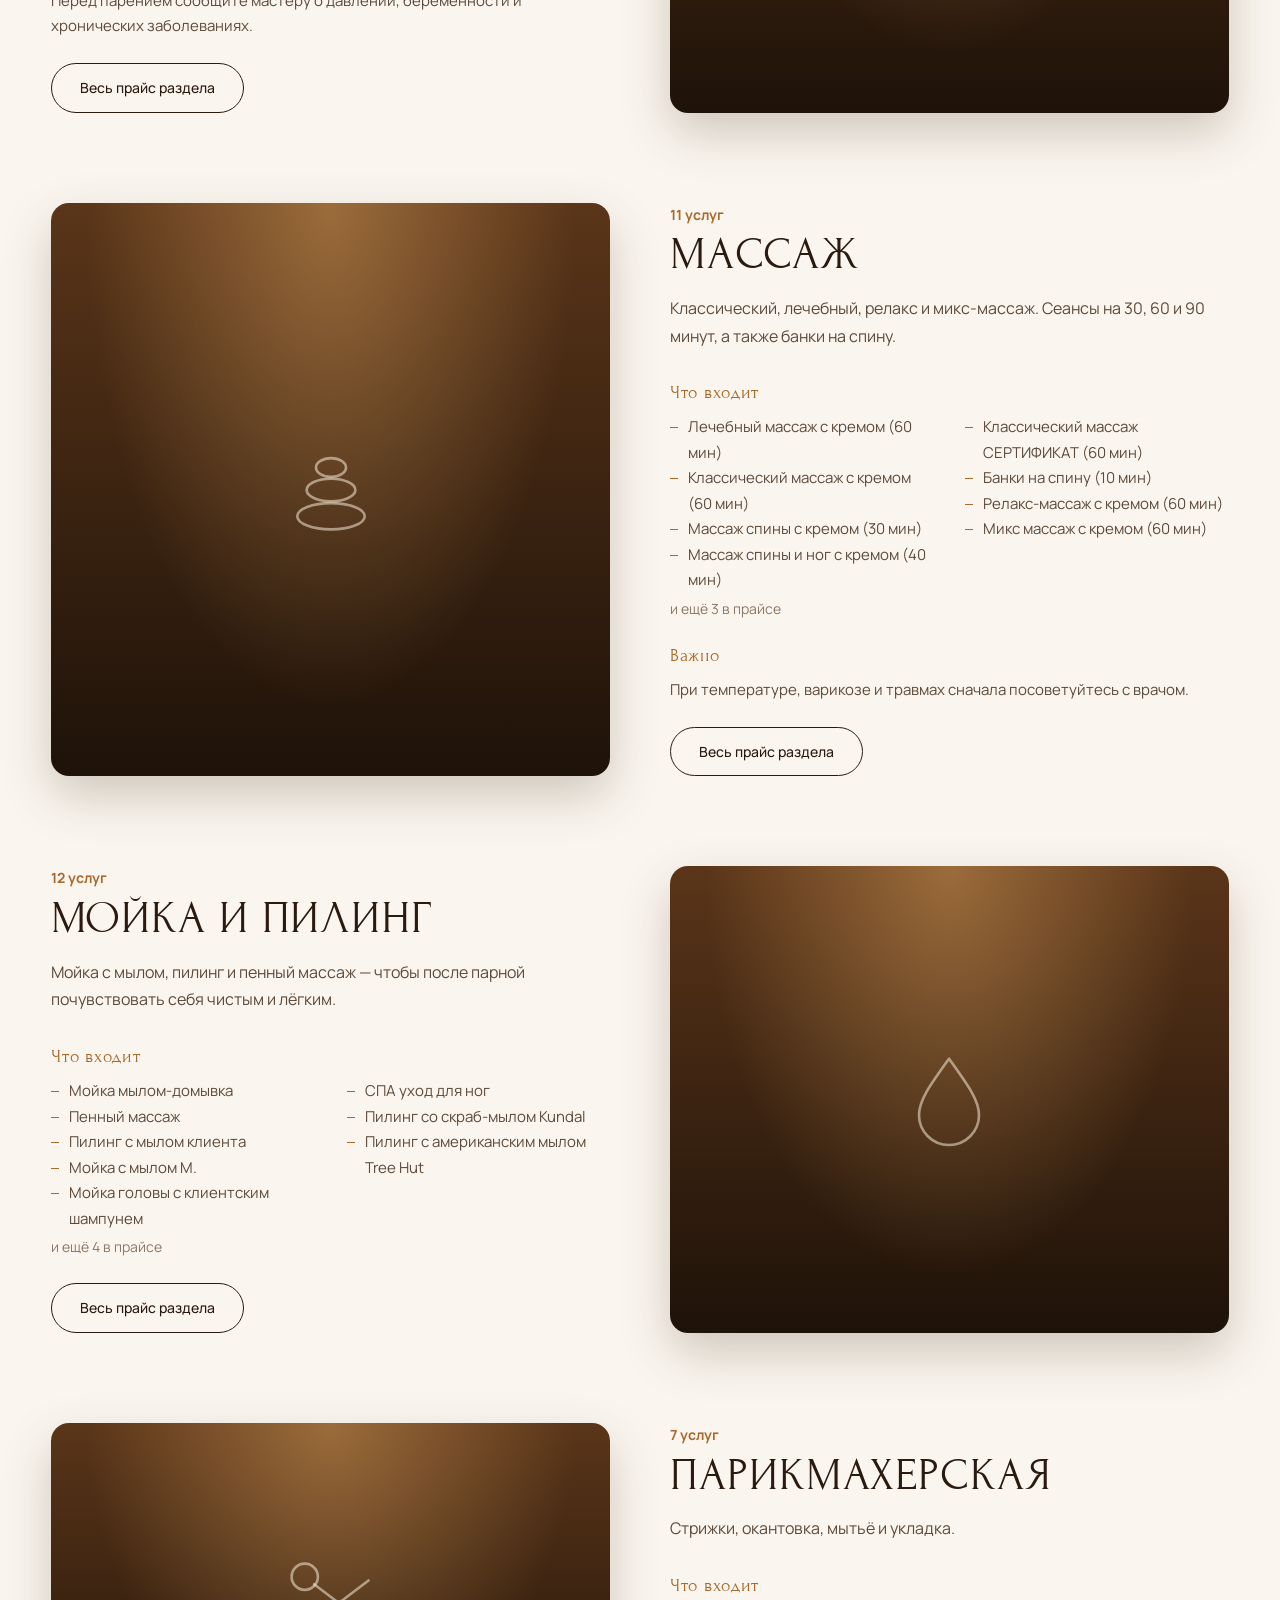
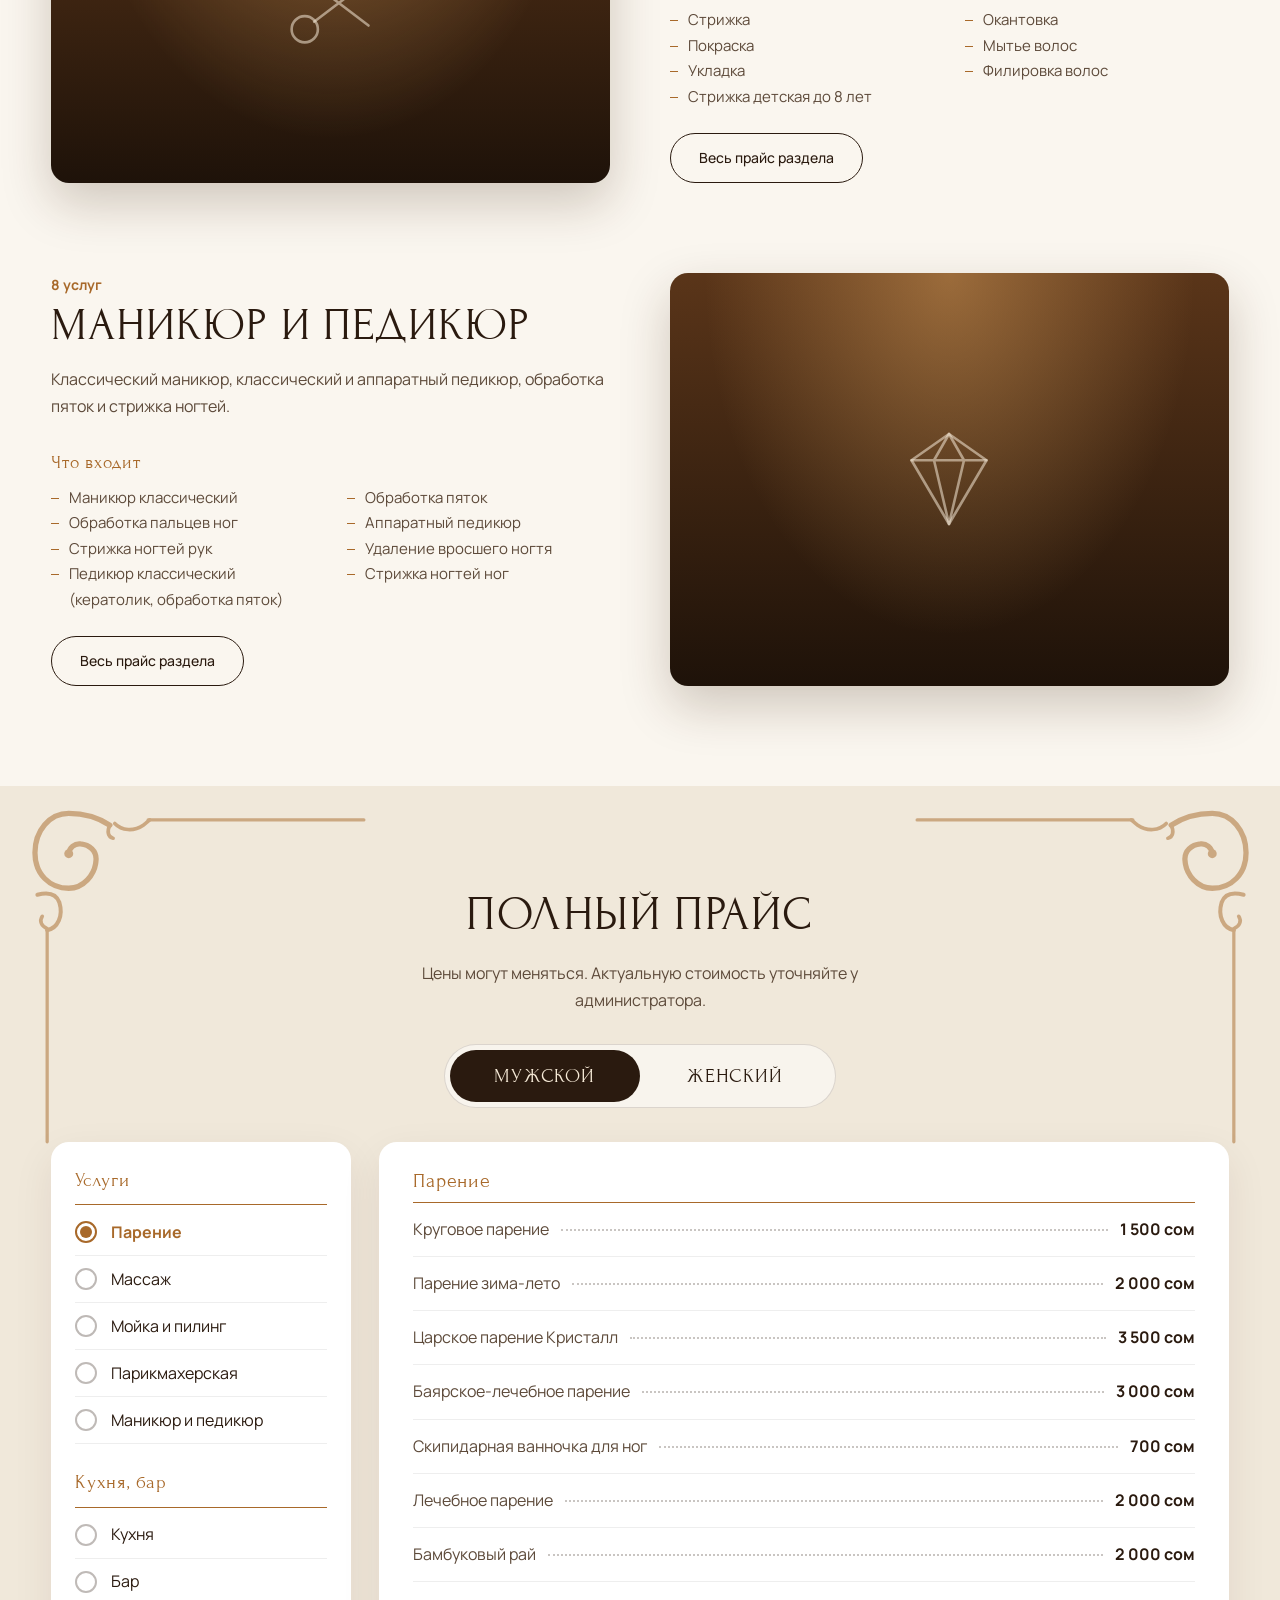
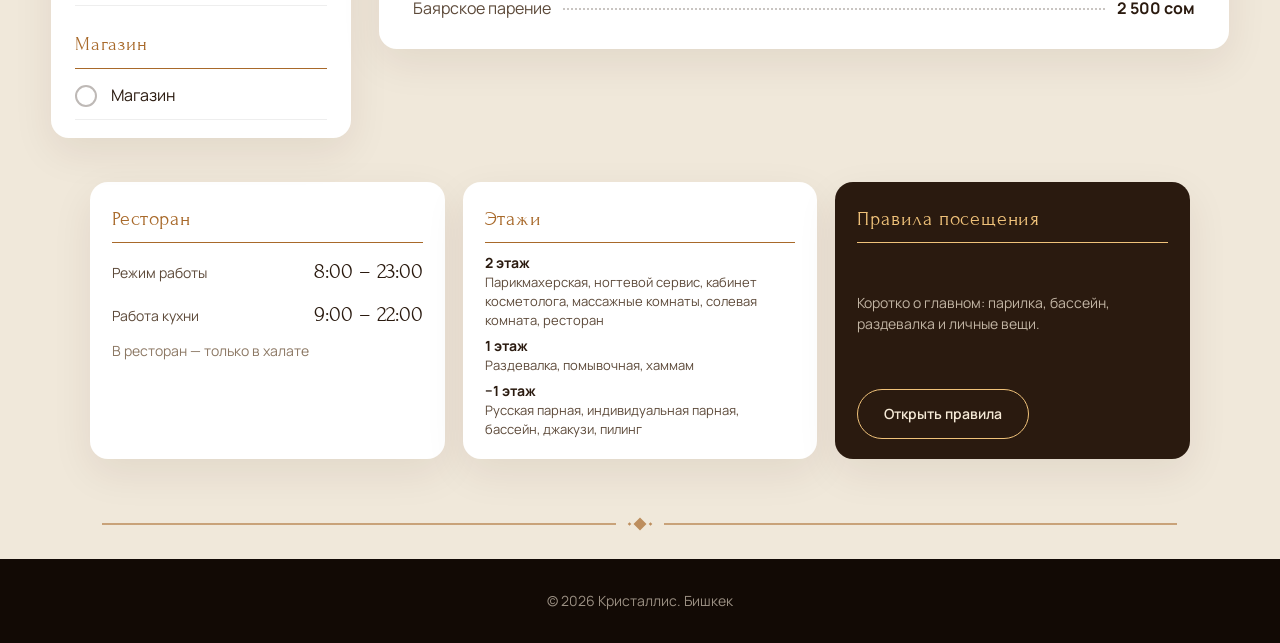
==== commit dc0f7c7e: "fix" ====
--- a/index.html
+++ b/index.html
@@ -25,7 +25,7 @@
     <link rel="stylesheet" href="./css/extra.css?v=6">
     <link rel="stylesheet" href="./css/rules.css?v=4">
     <link rel="stylesheet" href="./css/gallery.css?v=5">
-    <link rel="stylesheet" href="./css/herocards.css?v=4">
+    <link rel="stylesheet" href="./css/herocards.css?v=5">
     <noscript>
         <style>
             .reveal, .hero__content > * { opacity: 1 !important; transform: none !important; }
--- a/css/herocards.css
+++ b/css/herocards.css
@@ -31,6 +31,12 @@
     width: calc(var(--hc-w) * var(--hc-cols) + var(--hc-gap) * (var(--hc-cols) - 1));
     max-width: 100%;
     margin: clamp(26px, 4.2vh, 50px) auto 0;
+}
+
+@media (orientation: portrait) {
+    .hcards {
+        margin-top: clamp(116px, 14vh, 140px);
+    }
 }
 
 .hcard {
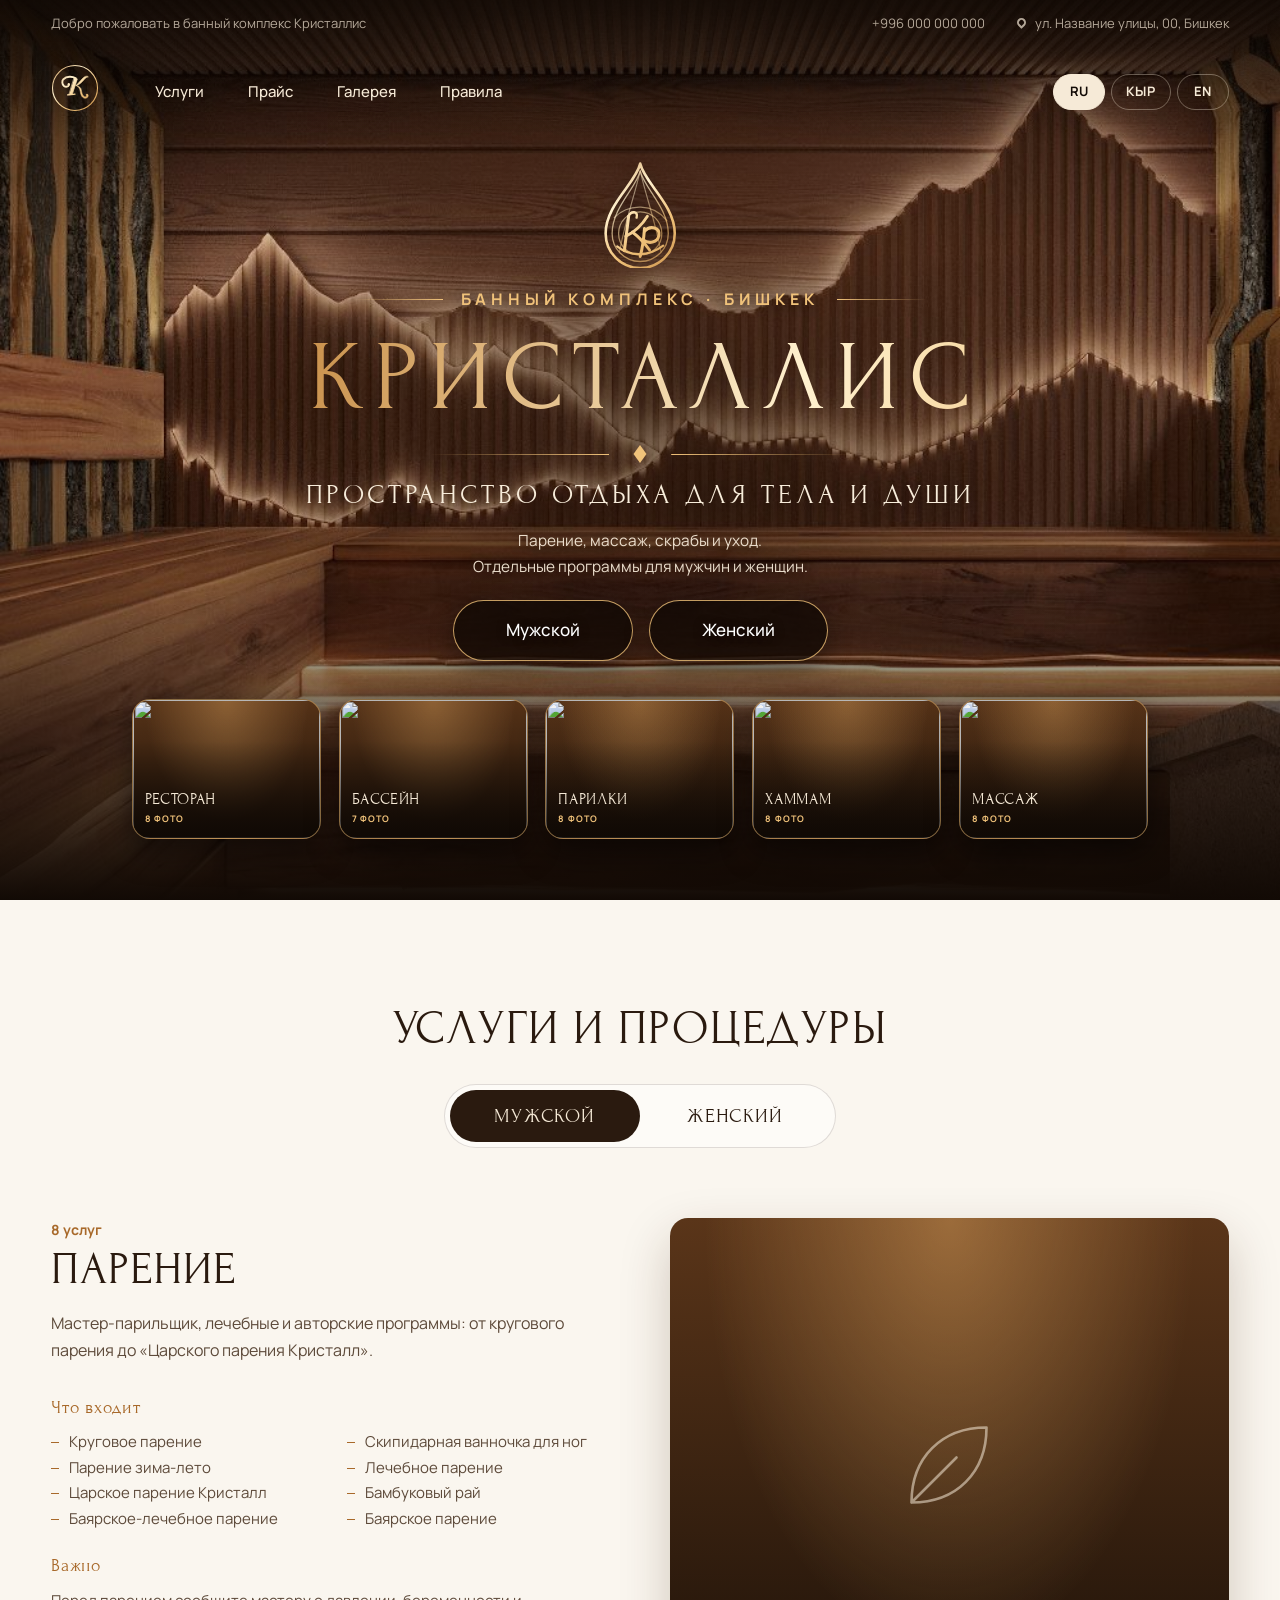
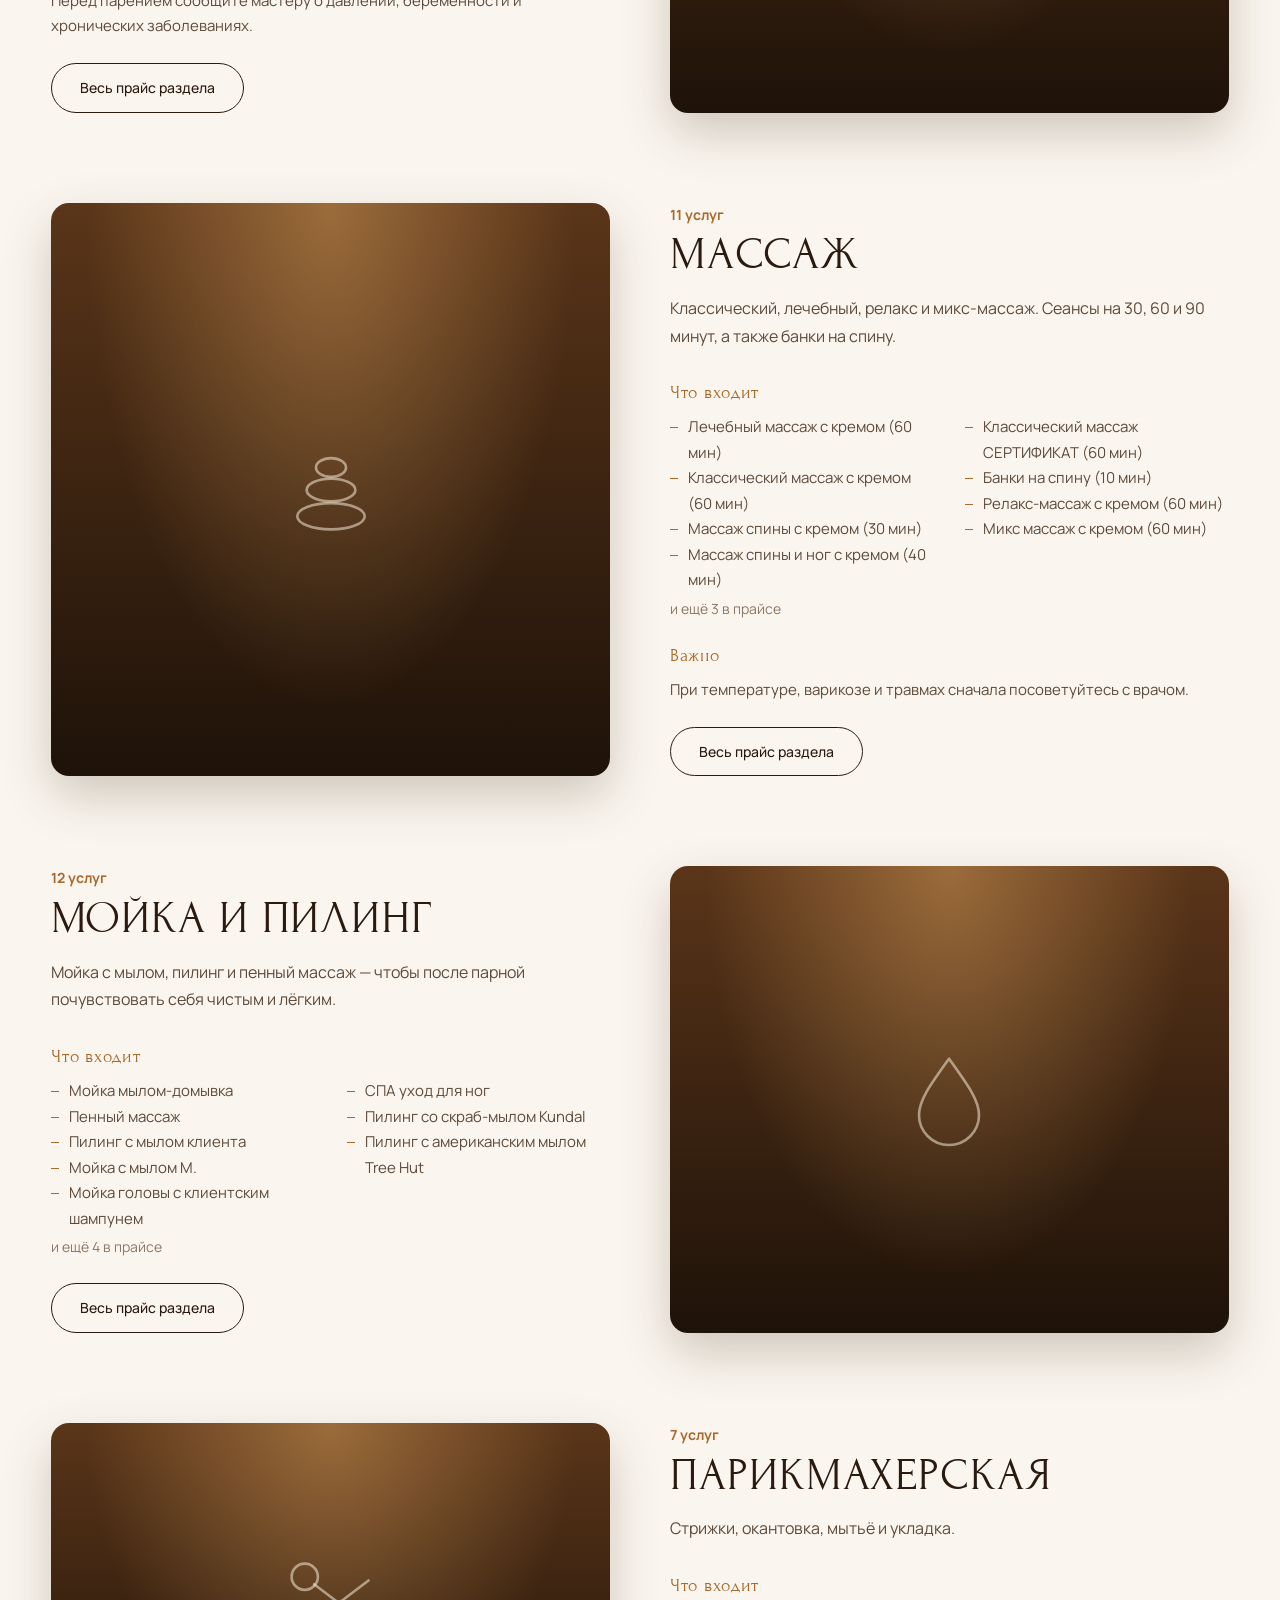
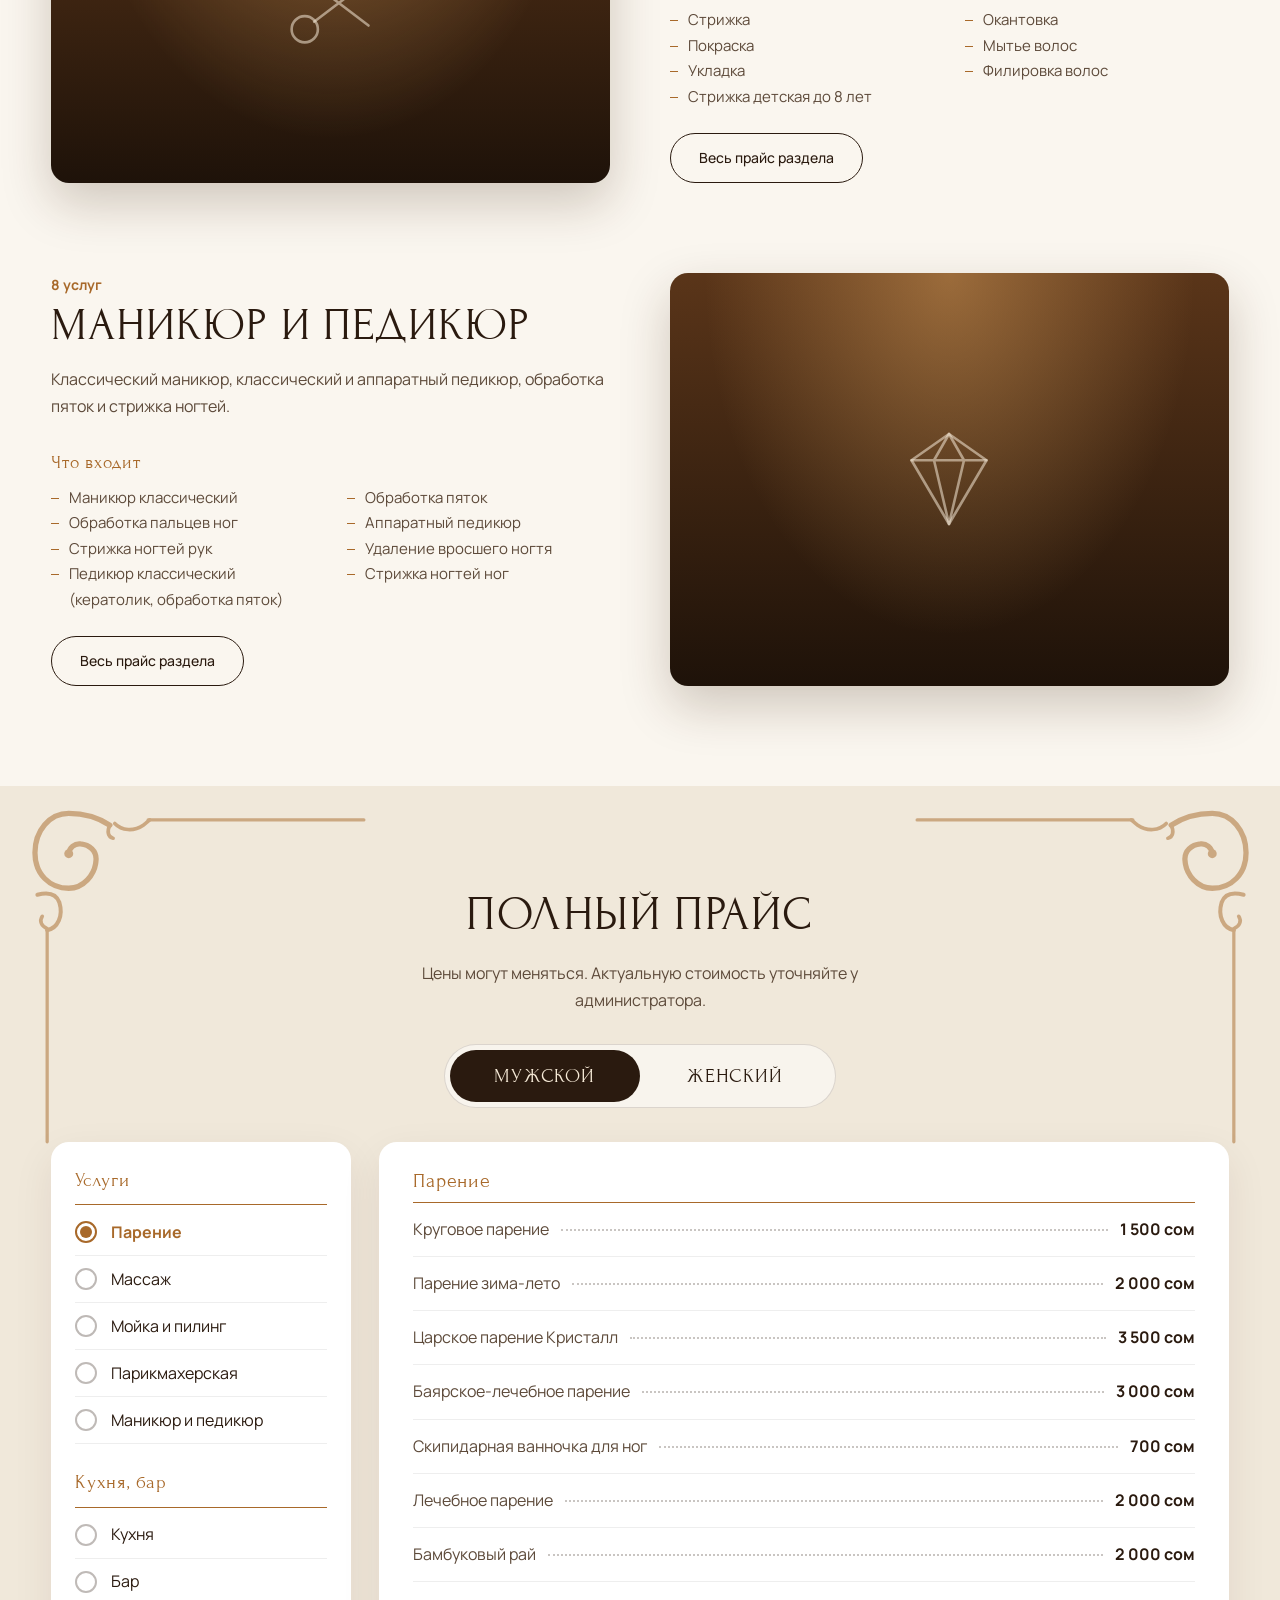
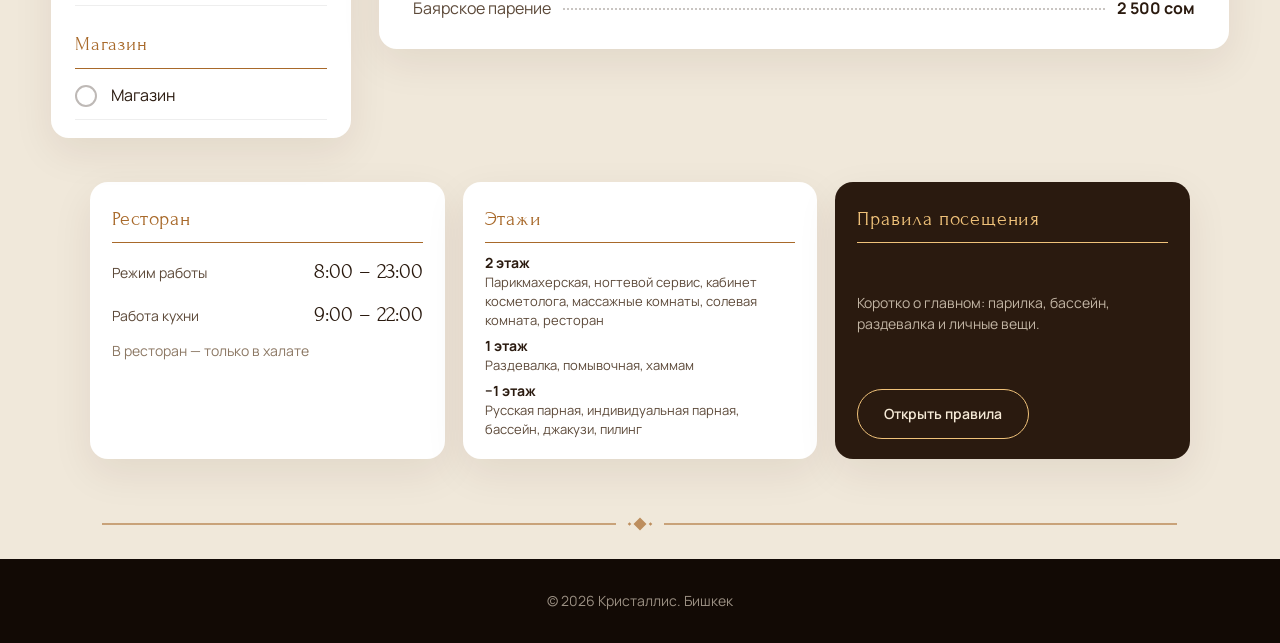
==== commit 8786c2cd: "fix" ====
--- a/index.html
+++ b/index.html
@@ -24,8 +24,9 @@
     <link rel="stylesheet" href="./css/style.css?v=6">
     <link rel="stylesheet" href="./css/extra.css?v=6">
     <link rel="stylesheet" href="./css/rules.css?v=4">
-    <link rel="stylesheet" href="./css/gallery.css?v=5">
+    <link rel="stylesheet" href="./css/gallery.css?v=6">
     <link rel="stylesheet" href="./css/herocards.css?v=5">
+    <link rel="stylesheet" href="./css/perf.css?v=1">
     <noscript>
         <style>
             .reveal, .hero__content > * { opacity: 1 !important; transform: none !important; }
@@ -246,10 +247,9 @@
 <script src="js/data.js?v=7" defer></script>
 <script src="js/gallery-data.js?v=1" defer></script>
 <script src="js/data-extra.js?v=7" defer></script>
-<script src="js/menu-i18n.js?v=7" defer></script>
 <script src="js/app.js?v=9" defer></script>
-<script src="js/rules.js?v=3" defer></script>
-<script src="js/gallery.js?v=5" defer></script>
-<script src="js/boot.js?v=5" defer></script>
+<script src="js/rules.js?v=4" defer></script>
+<script src="js/gallery.js?v=7" defer></script>
+<script src="js/boot.js?v=6" defer></script>
 </body>
 </html>
--- a/css/perf.css
+++ b/css/perf.css
@@ -0,0 +1,29 @@
+html.no-scroll .hero::before,
+html.no-scroll .hero .steam i,
+html.no-scroll .hero .motes i,
+html.no-scroll .hero .hero__brand,
+html.no-scroll .hero .hero__orn svg {
+    animation-play-state: paused;
+}
+
+.galx.is-view .galx__bg::before,
+.galx.is-view .galx__bg i {
+    animation-play-state: paused;
+}
+
+.rm {
+    -webkit-backdrop-filter: none;
+    backdrop-filter: none;
+    background: rgba(18, 10, 5, 0.88);
+}
+
+body {
+    -webkit-user-select: none;
+    user-select: none;
+    -webkit-touch-callout: none;
+    -webkit-tap-highlight-color: transparent;
+}
+
+img {
+    -webkit-user-drag: none;
+}
